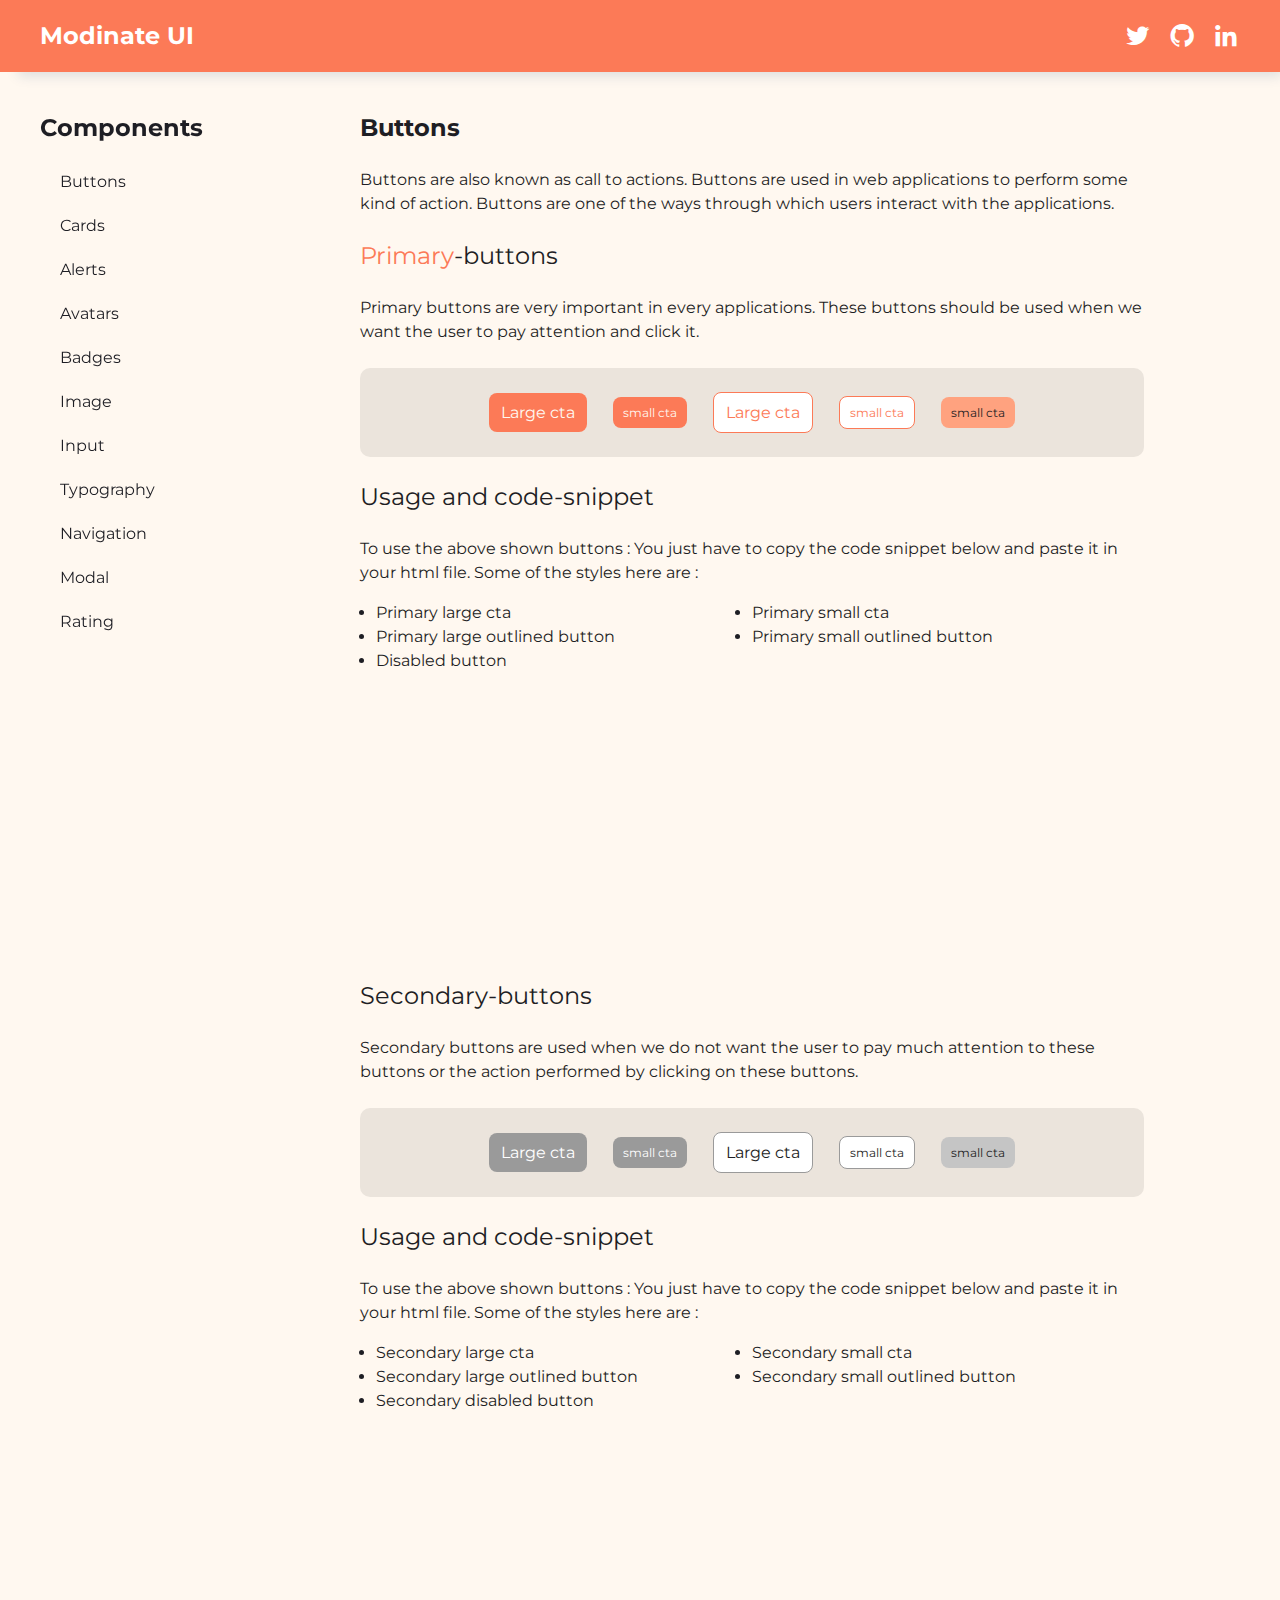
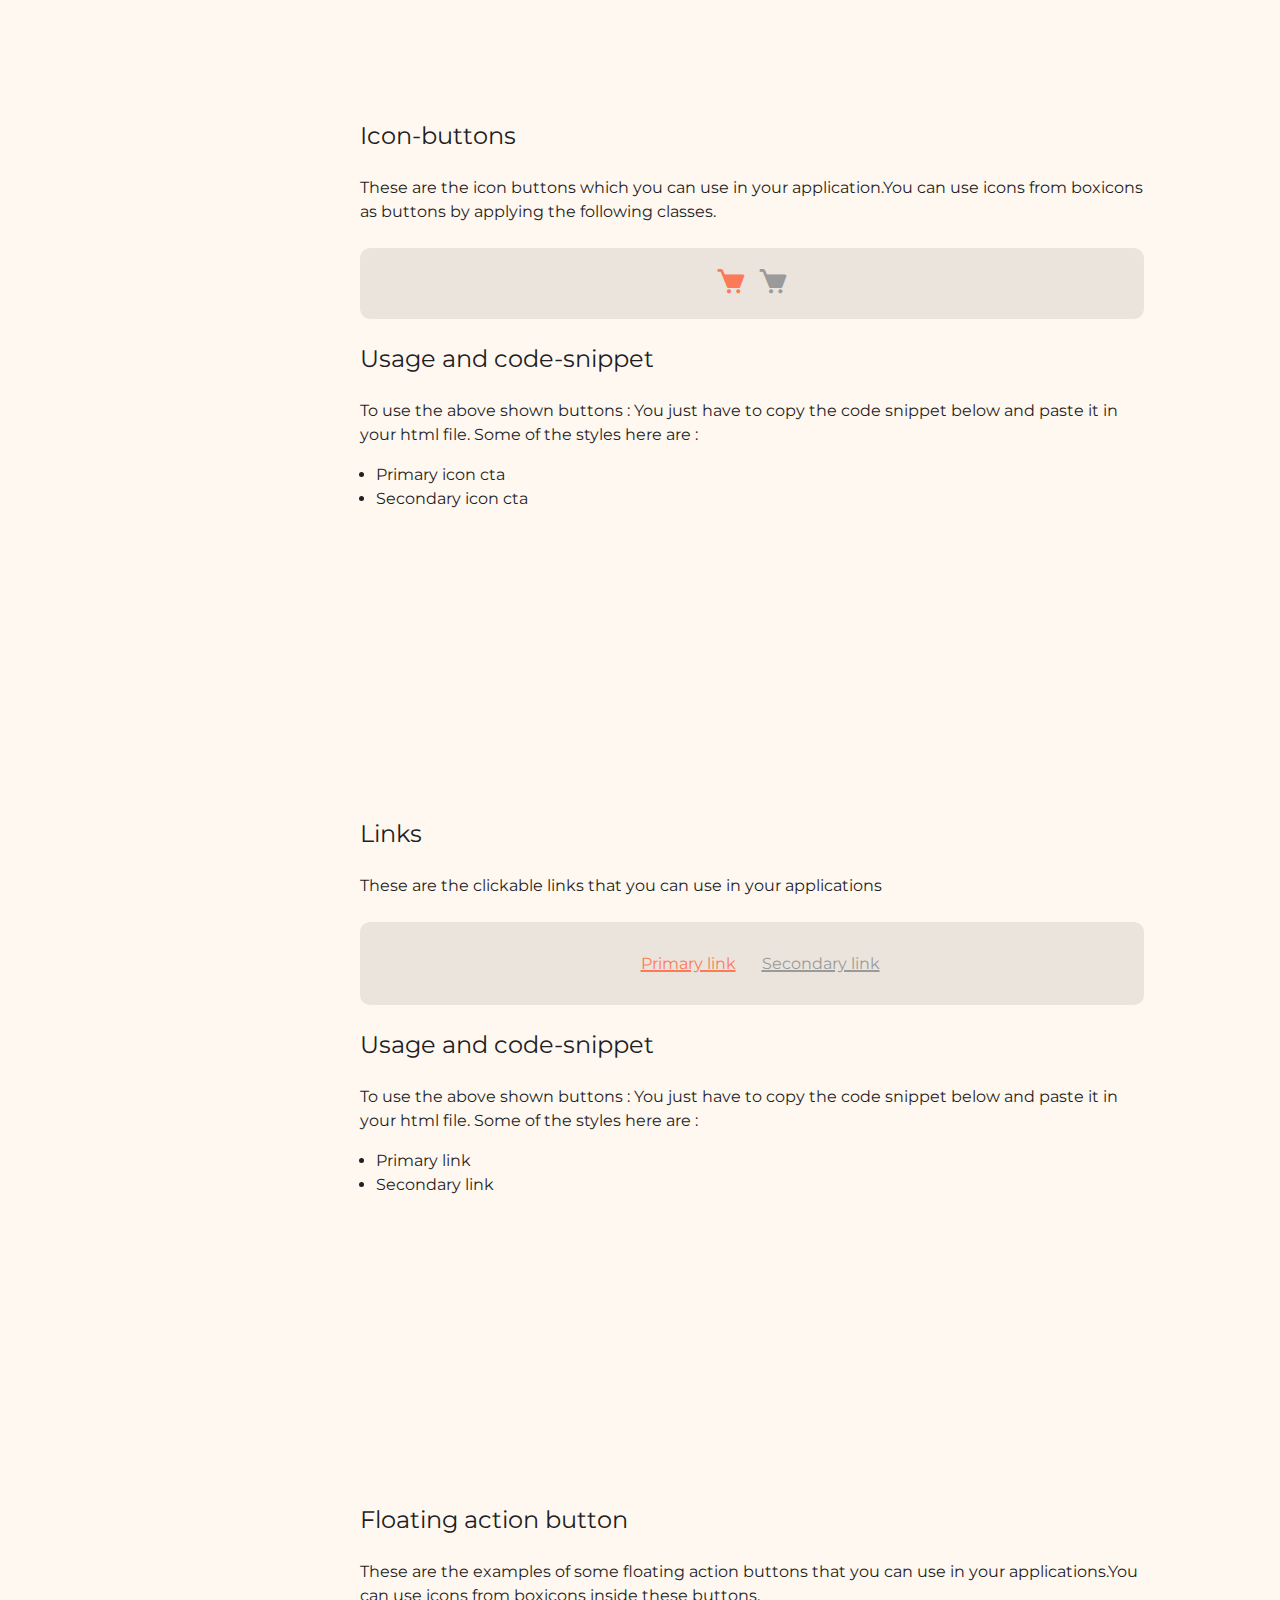
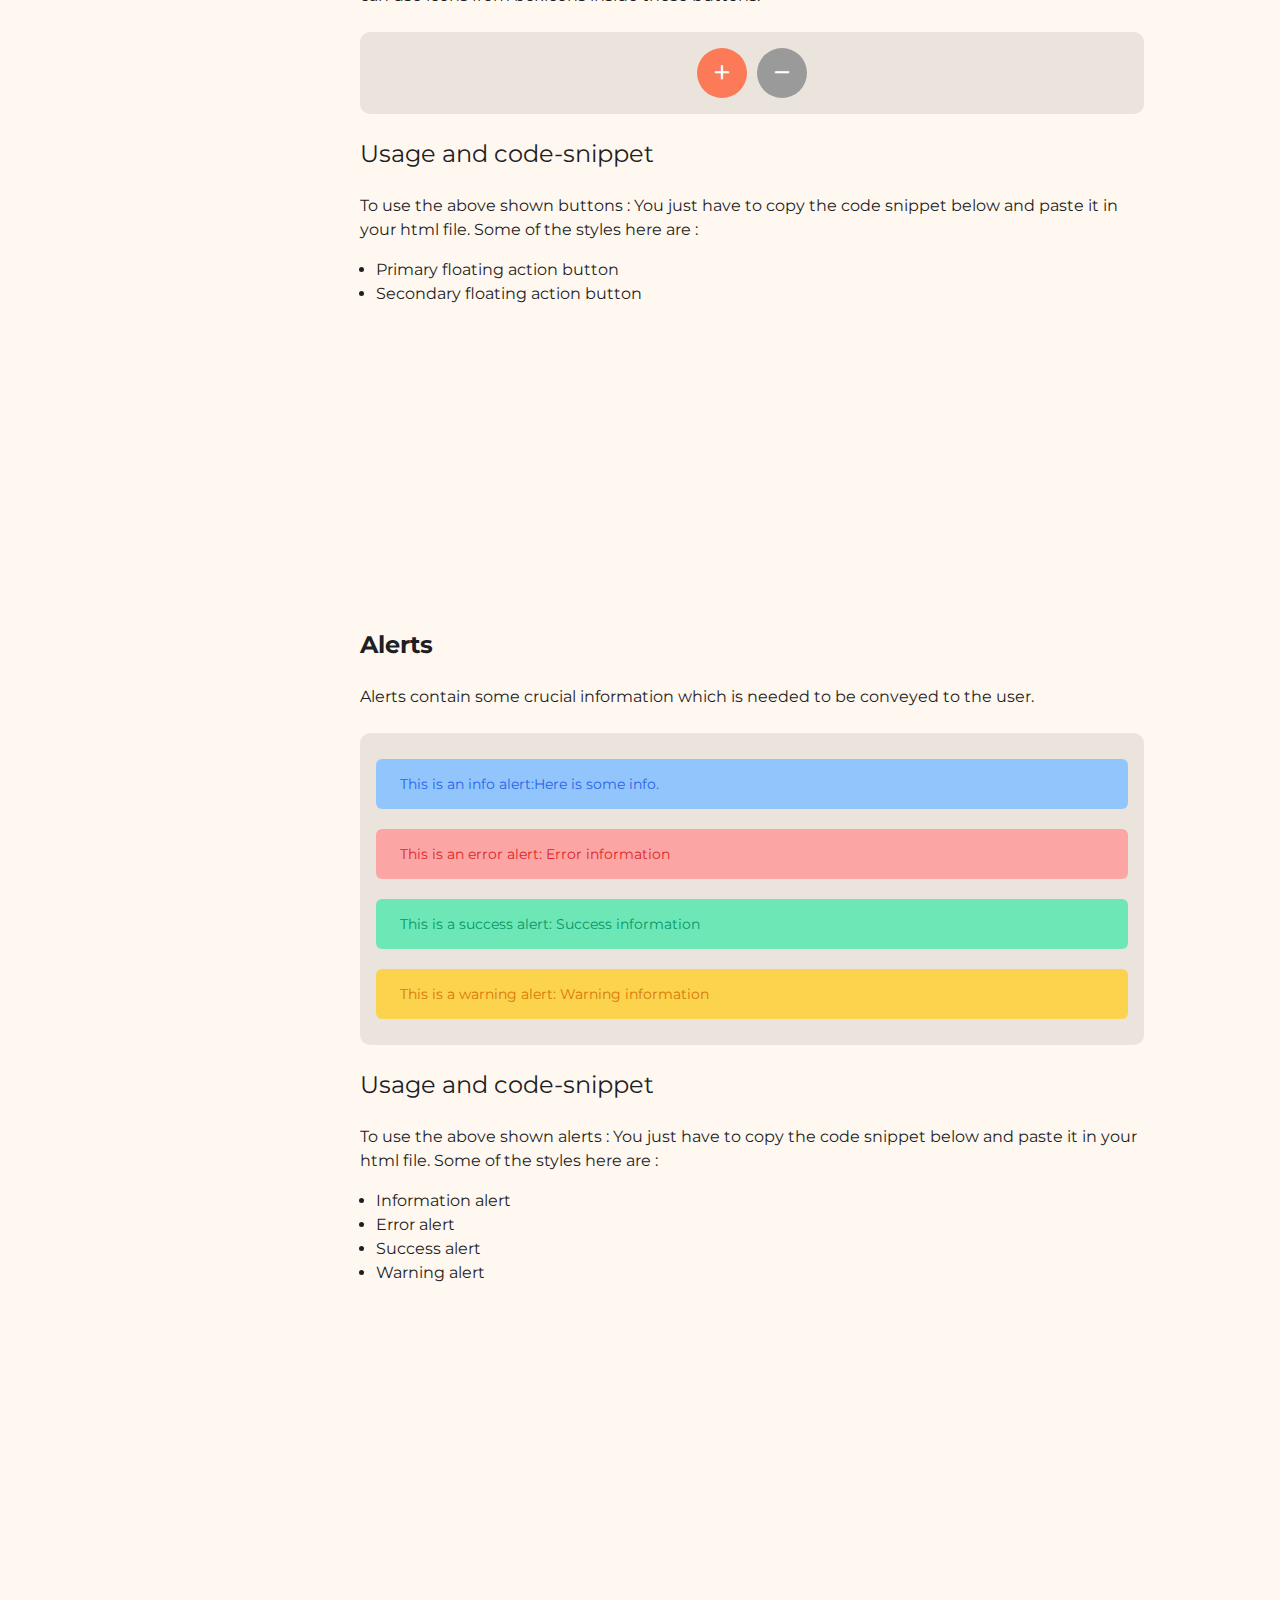
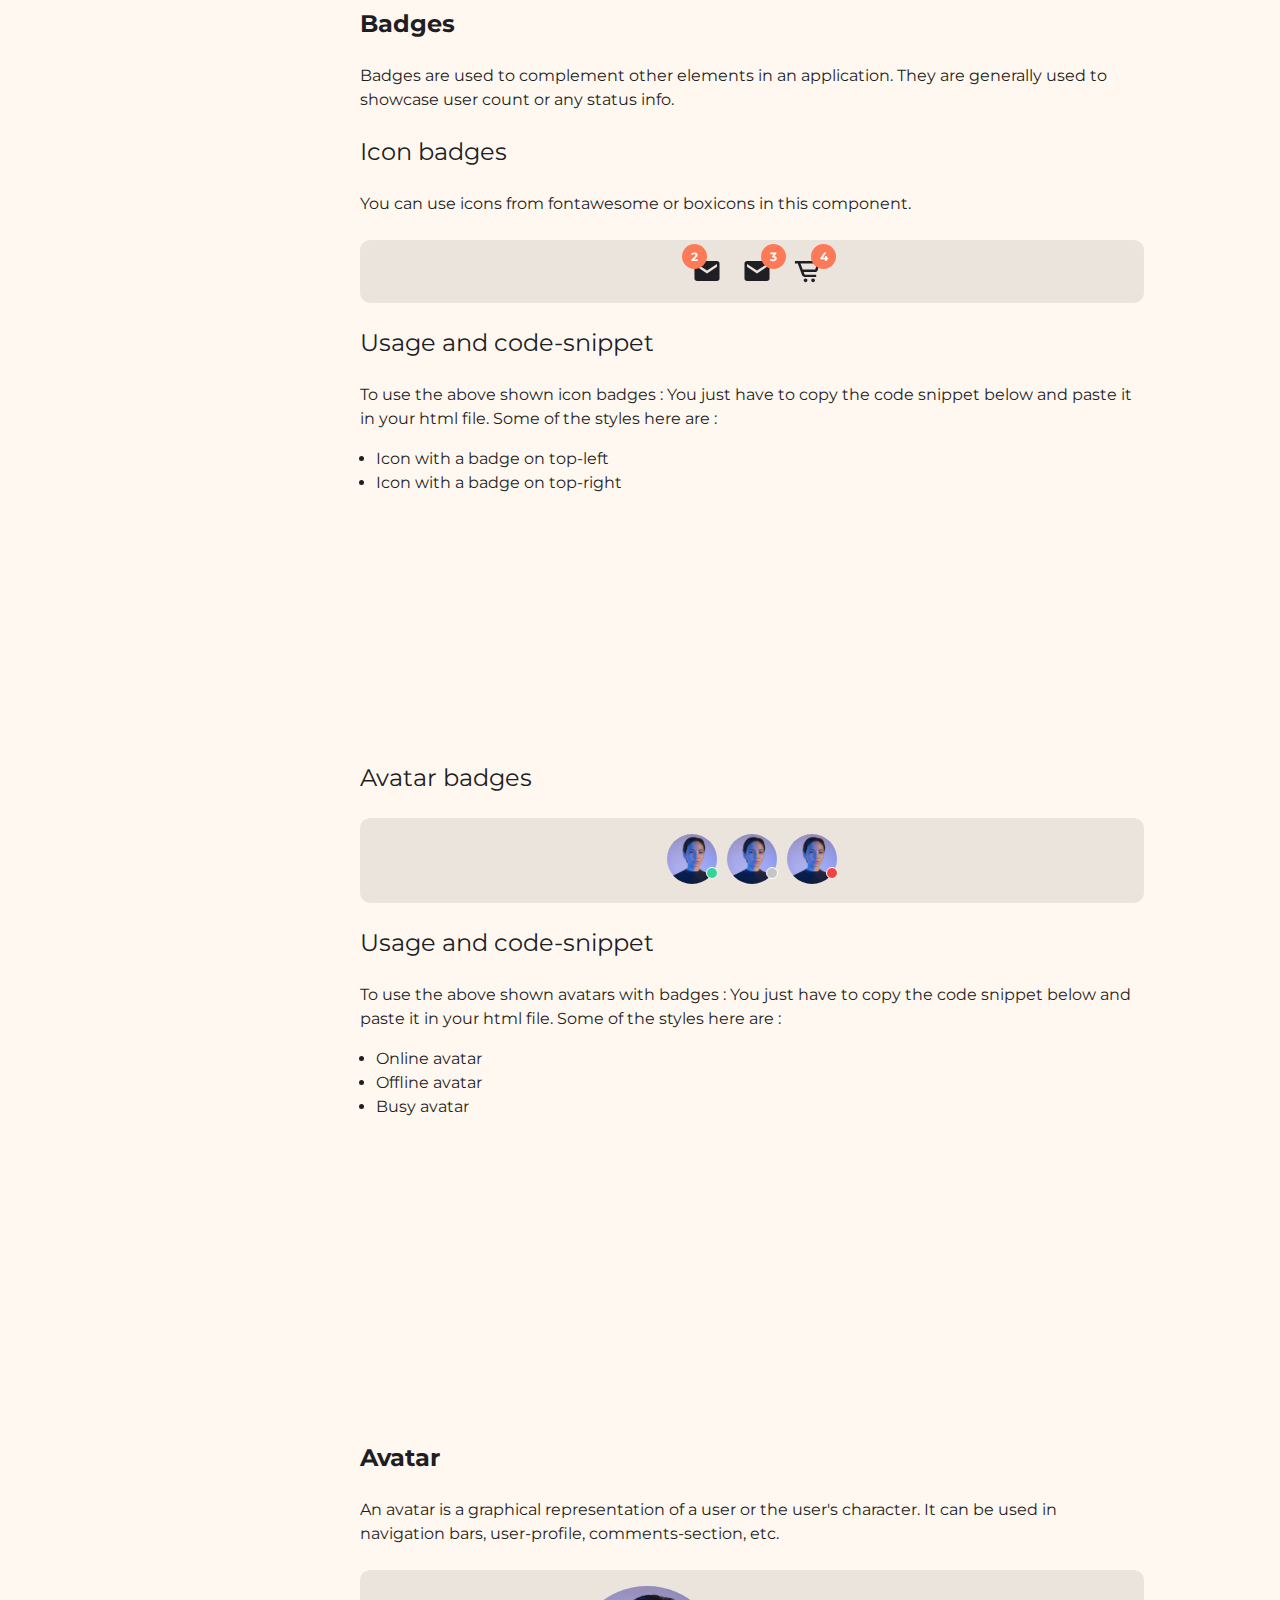
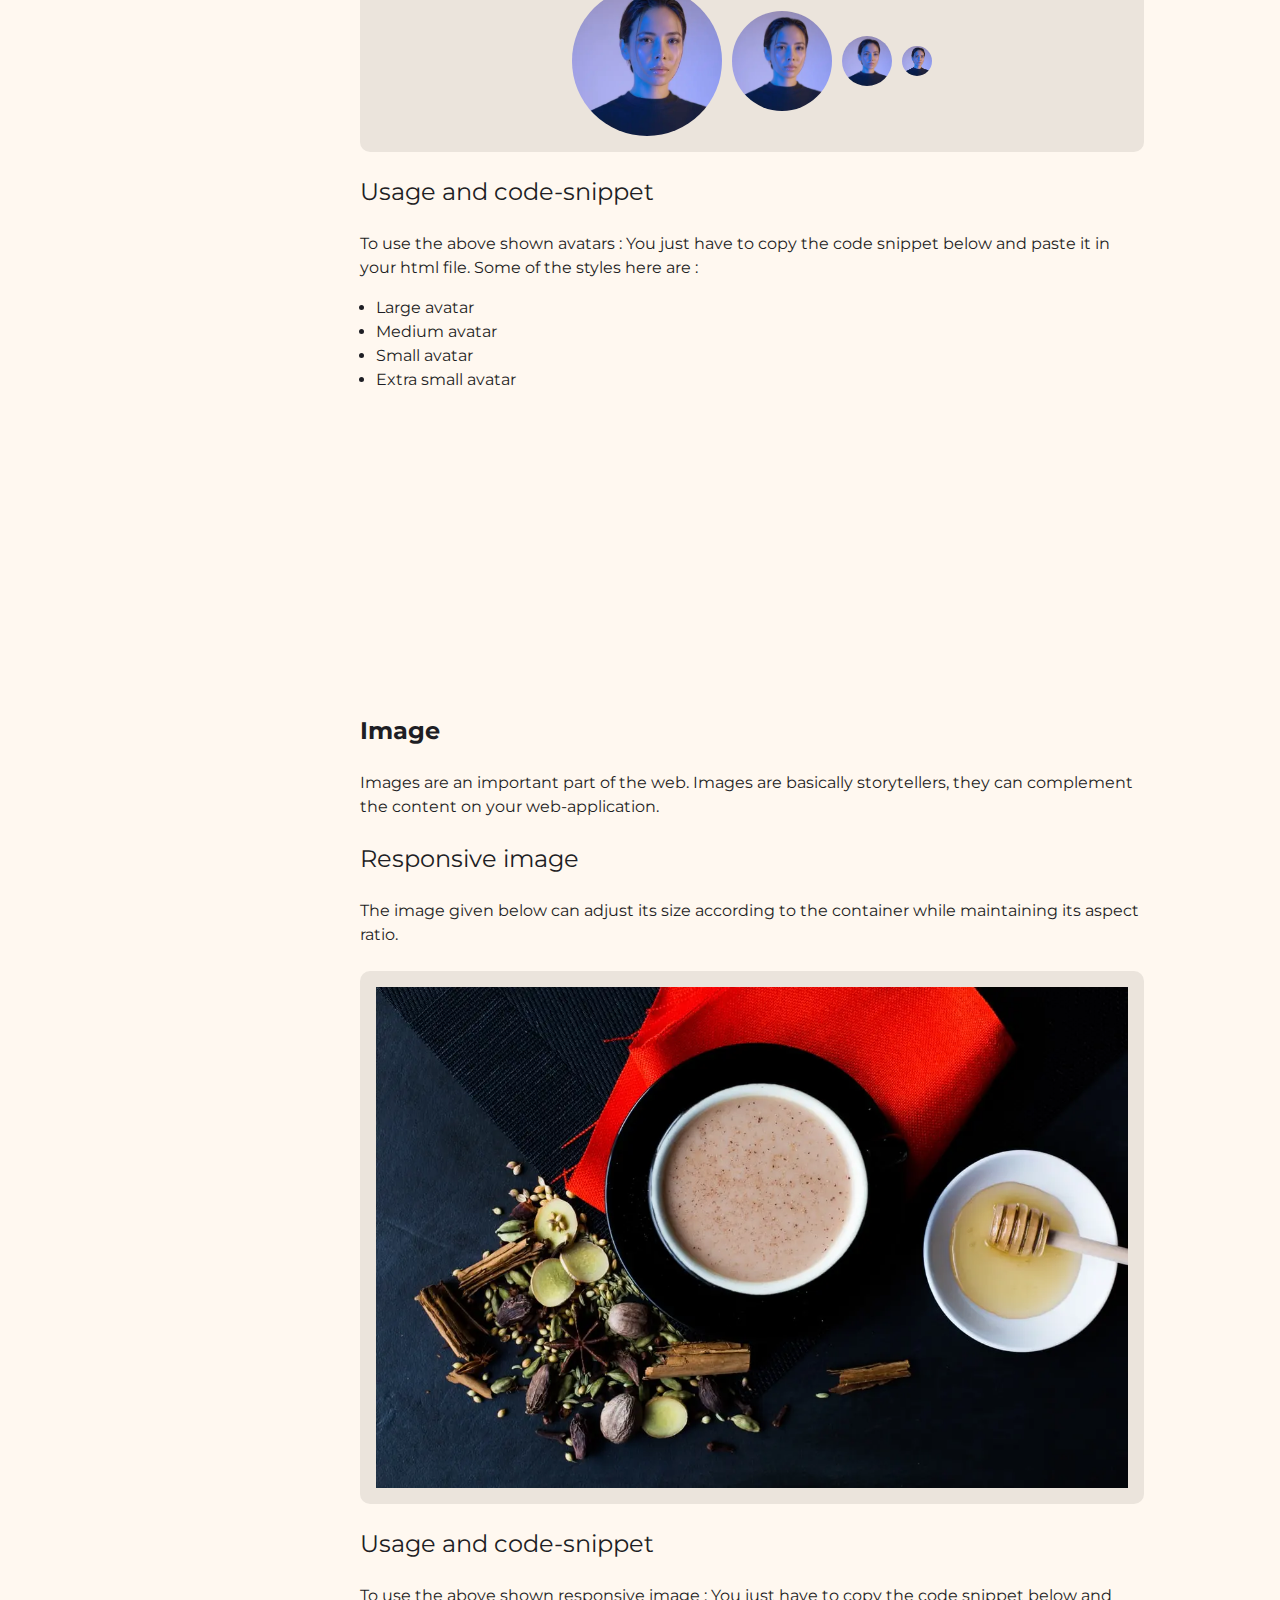
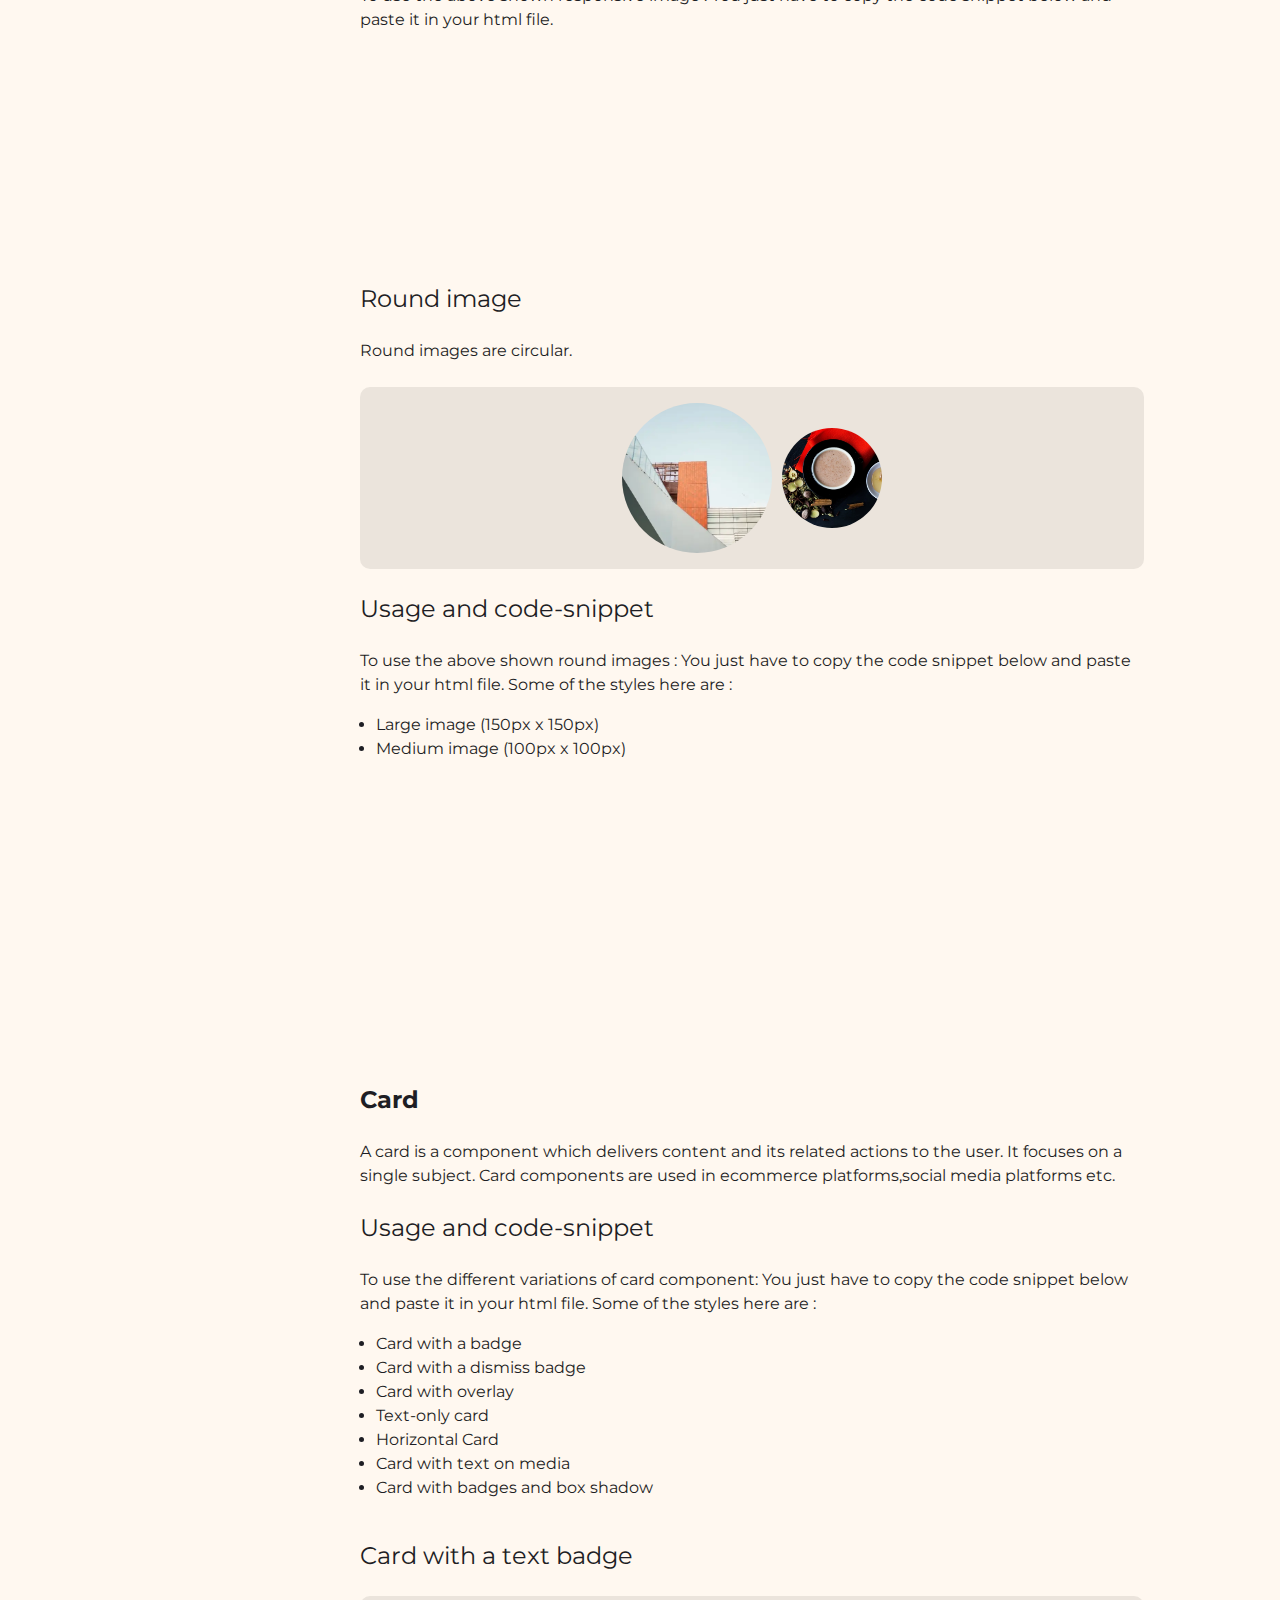
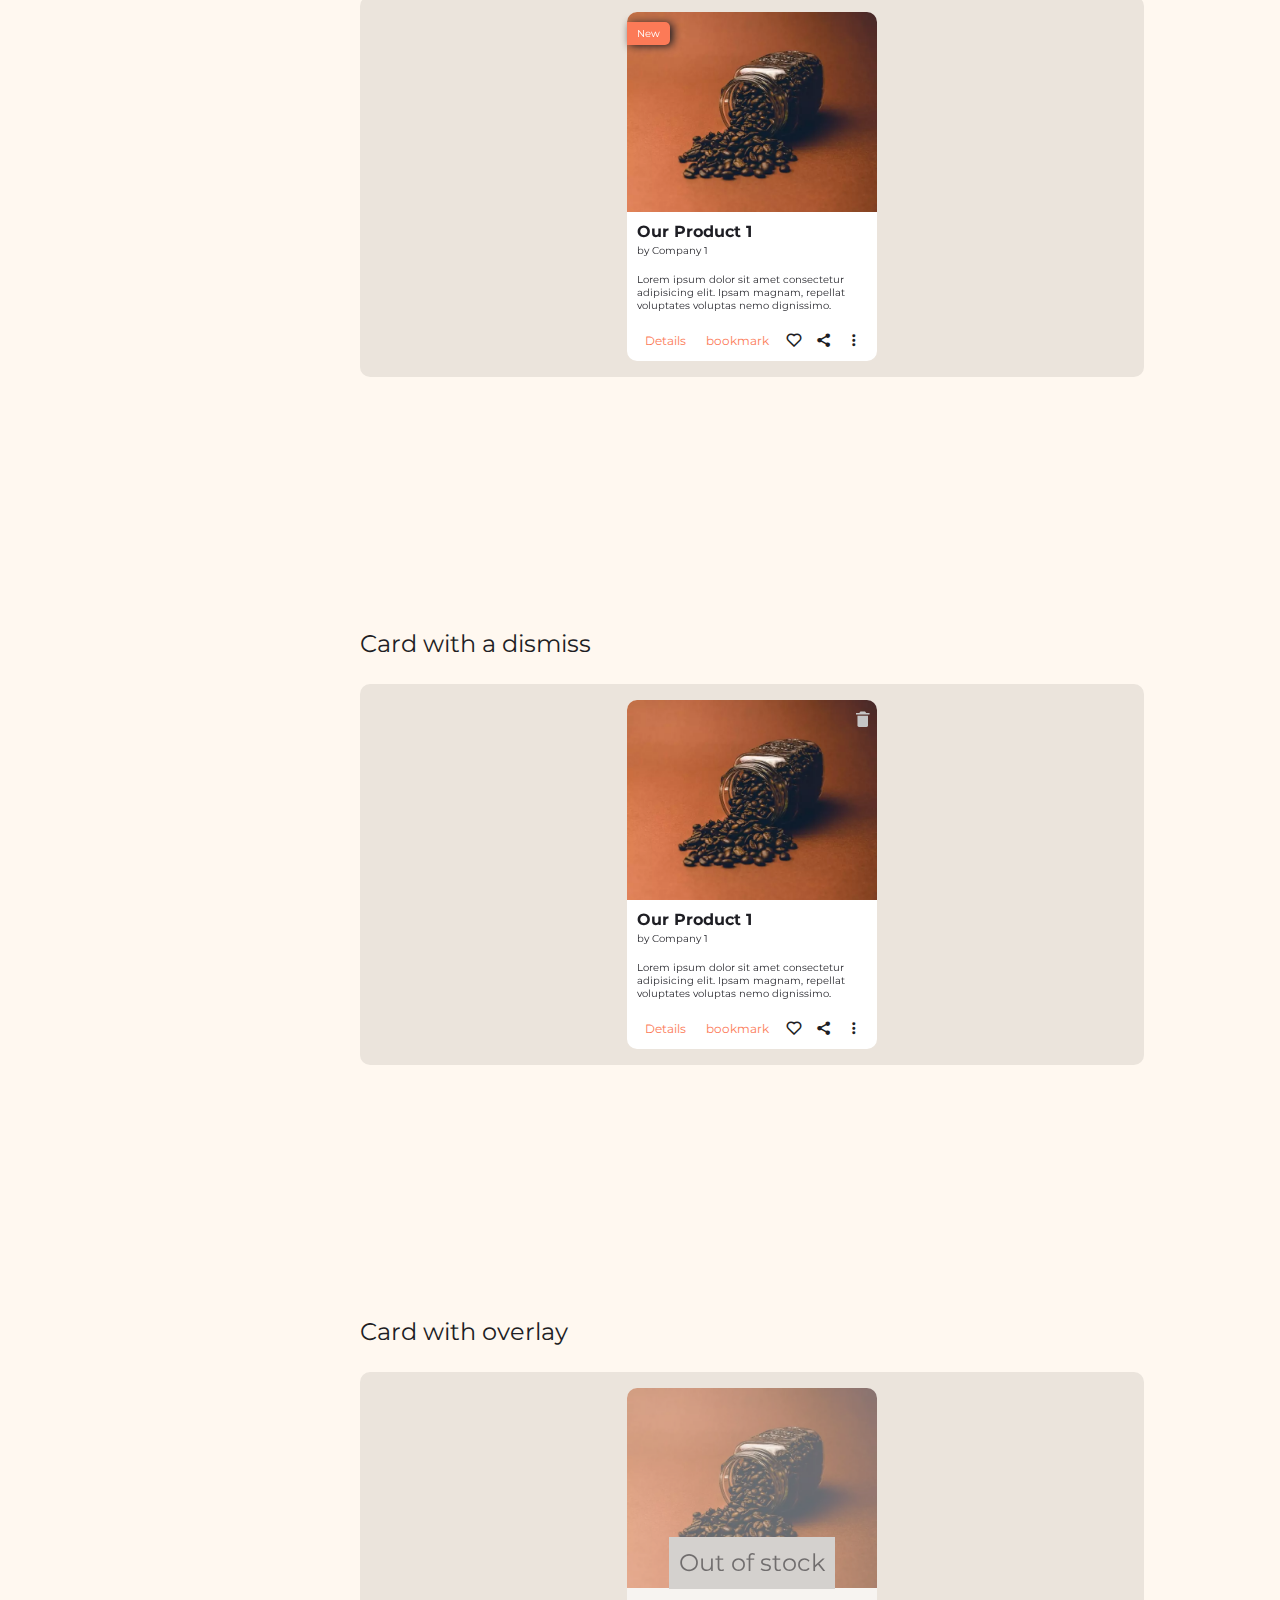
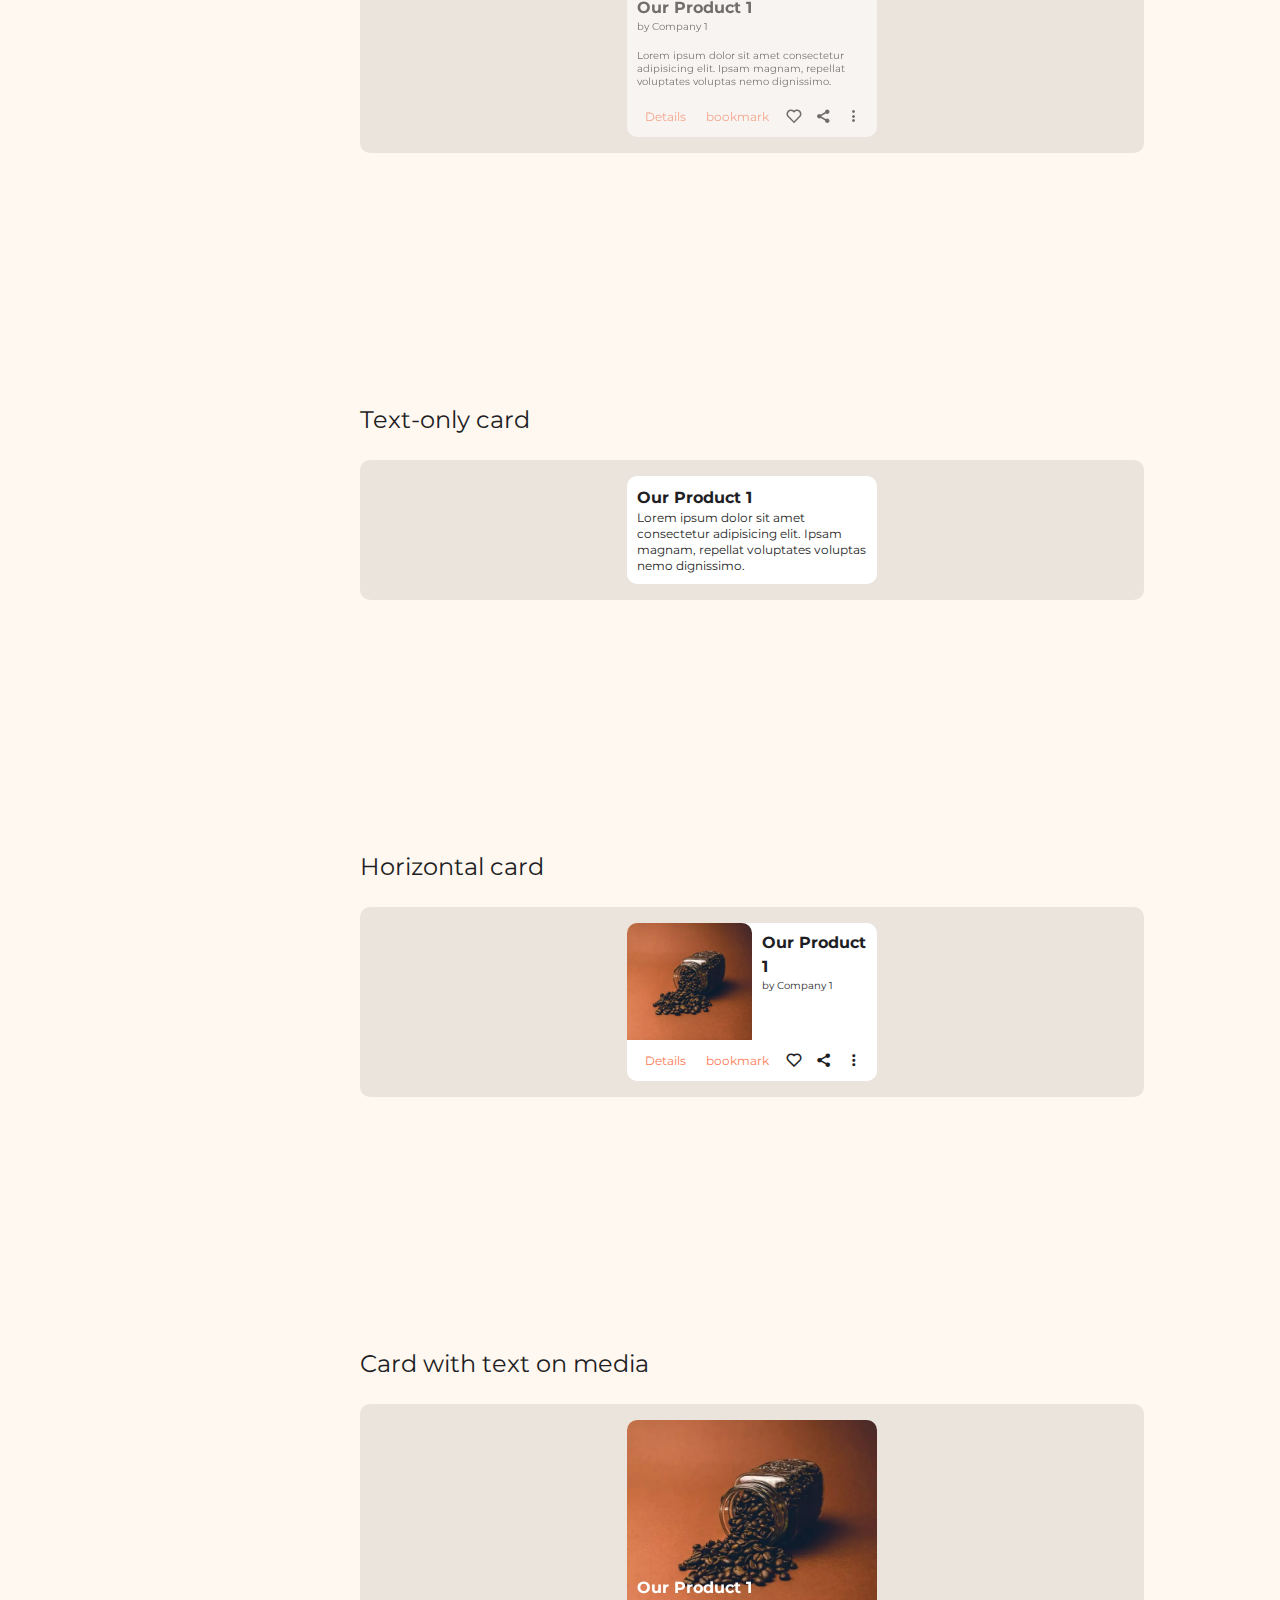
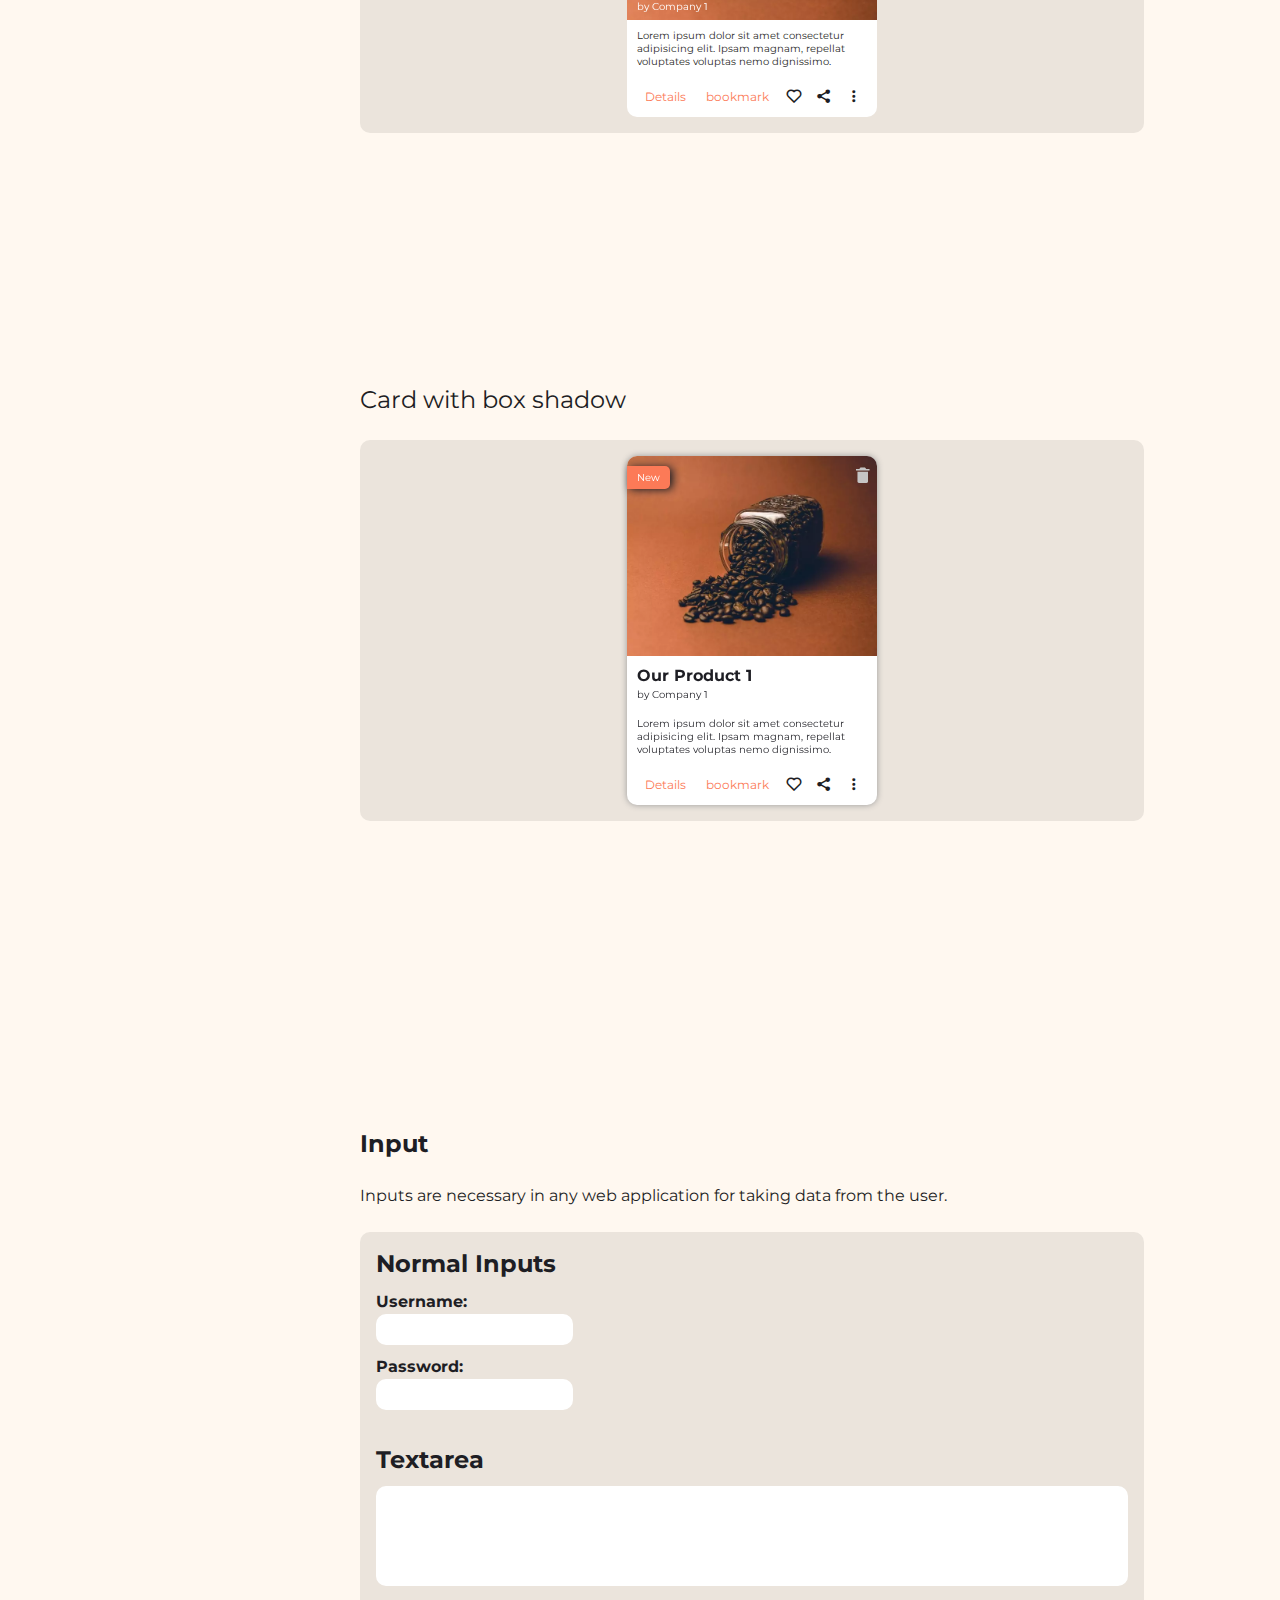
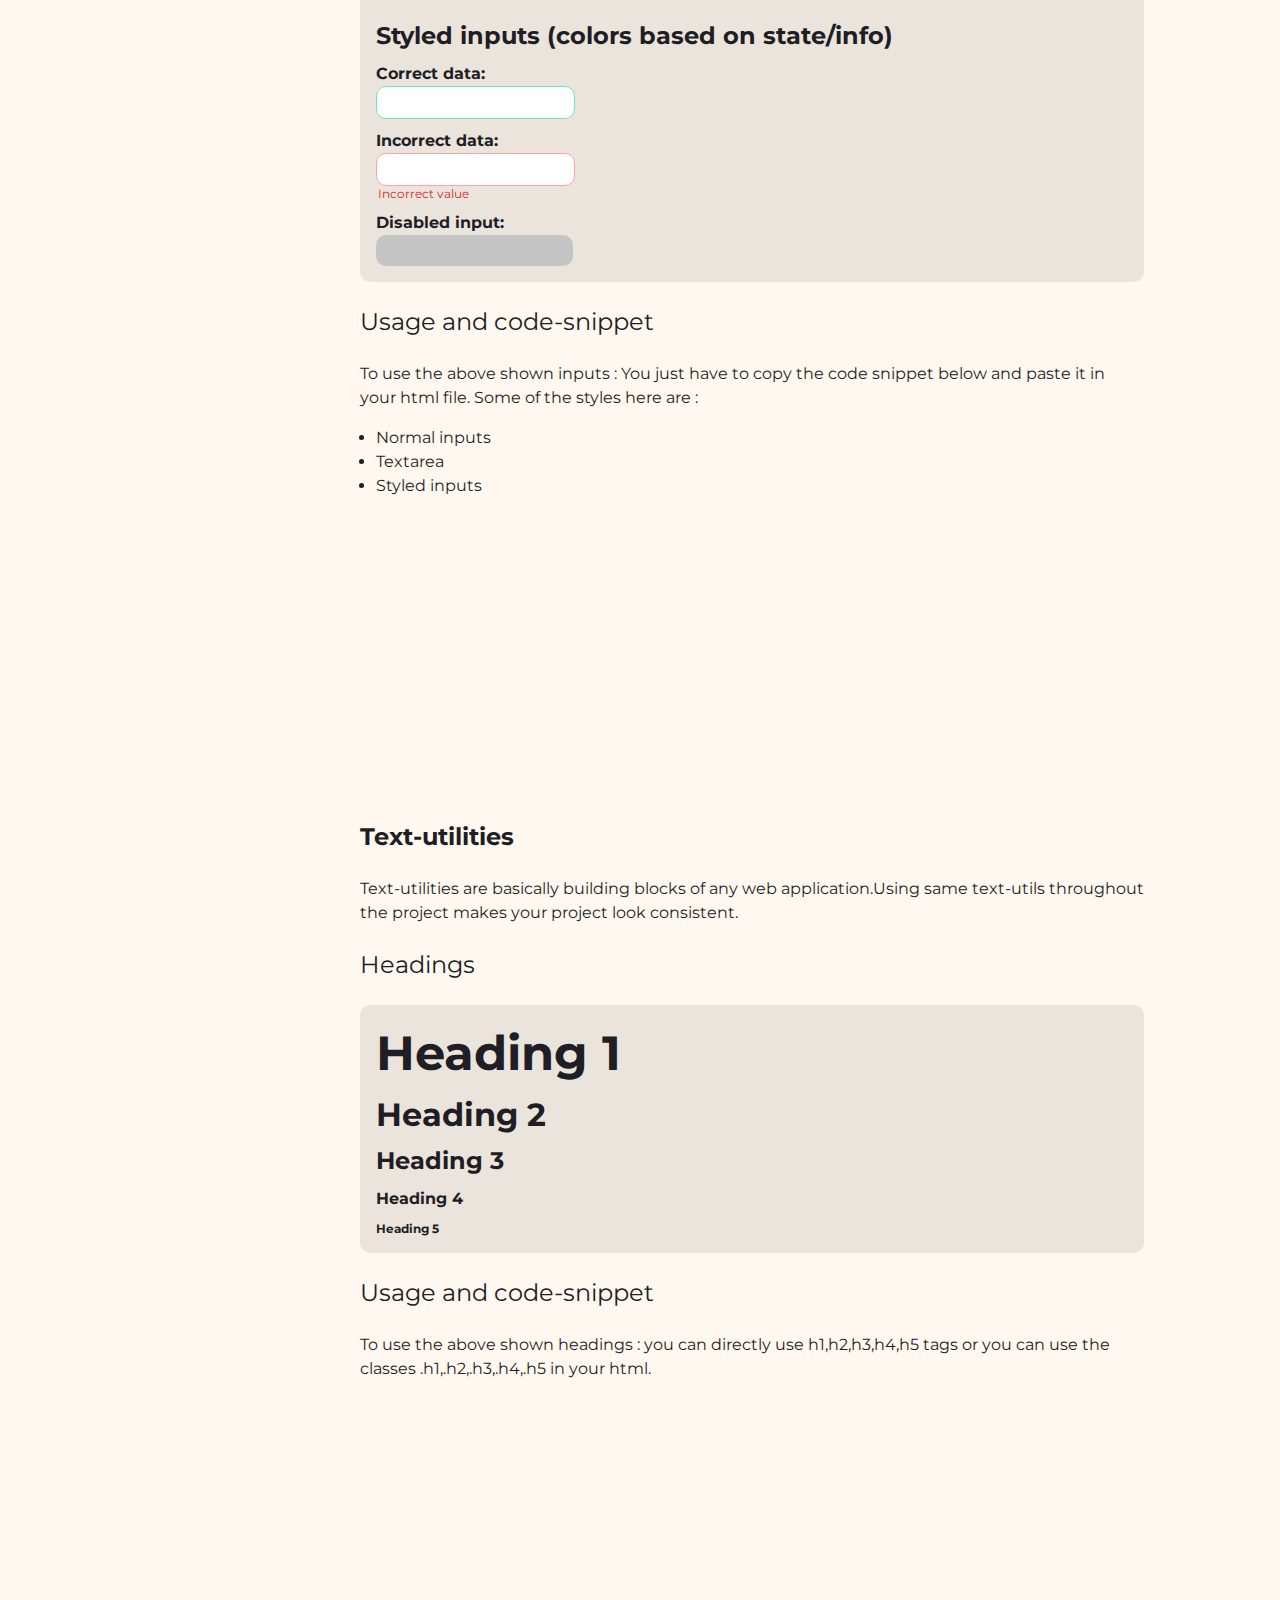
==== docsite.html @ e9852a59 "feat:Added modal and rating components" ====
<!DOCTYPE html>
<html lang="en">

<head>
    <meta charset="UTF-8">
    <meta http-equiv="X-UA-Compatible" content="IE=edge">
    <meta name="viewport" content="width=device-width, initial-scale=1.0">
    <link rel="preconnect" href="https://fonts.googleapis.com">
    <link rel="preconnect" href="https://fonts.gstatic.com" crossorigin>
    <link href="https://fonts.googleapis.com/css2?family=Montserrat&display=swap" rel="stylesheet">
    <link href='https://unpkg.com/boxicons@2.1.1/css/boxicons.min.css' rel='stylesheet'>
    <link rel="stylesheet" href="./CSS_files/docsite.css">
    <title>Modinate UI</title>
</head>

<body>
    <div class="app">
        <header class='navbar'>
            <div class="header-left">
                <a href="./index.html">
                    <h3>Modinate UI</h3>
                </a>
            </div>
            <div class="header-right">
                <nav>
                    <ul>
                        <li>
                            <a href="https://twitter.com/Chirag__dev">
                                <i class='bx bxl-twitter social-icons'></i>
                            </a>
                        </li>
                        <li>
                            <a href="https://github.com/Hardiegogo/Modinate_UI">
                                <i class='bx bxl-github social-icons'></i>
                            </a>
                        </li>

                        <li>
                            <a href="https://www.linkedin.com/in/chirag-dev/">
                                <i class='bx bxl-linkedin social-icons'></i>
                            </a>
                        </li>
                    </ul>

                </nav>

            </div>
        </header>
        <aside class="sidebar p-40">
            <div class="sidebar-container">
                <div class="sidebar-heading">
                    <h3>Components</h3>
                </div>
                <ul class="sidebar-list">

                    <li class="sidebar-list-item x-small-text mt-16">
                        <a class='sidebar-list-item' href="#buttons">Buttons</a>
                    </li>
                    <li class="sidebar-list-item x-small-text">
                        <a class='sidebar-list-item' href="#cards">Cards</a>
                    </li>
                    <li class="sidebar-list-item x-small-text">
                        <a class='sidebar-list-item' href="#alerts">Alerts</a>
                    </li>
                    <li class="sidebar-list-item x-small-text">
                        <a class='sidebar-list-item' href="#avatars">Avatars</a>
                    </li>
                    <li class="sidebar-list-item x-small-text">
                        <a class='sidebar-list-item' href="#badges">Badges</a>
                    </li>
                    <li class="sidebar-list-item x-small-text">
                        <a class='sidebar-list-item' href="#images">Image</a>
                    </li>
                    <li class="sidebar-list-item x-small-text">
                        <a class='sidebar-list-item' href="#inputs">Input</a>
                    </li>
                    <li class="sidebar-list-item x-small-text">
                        <a class='sidebar-list-item' href="#text-utils">Typography</a>
                    </li>
                    <li class="sidebar-list-item x-small-text">
                        <a class='sidebar-list-item' href="#navigation">Navigation</a>
                    </li>
                    <li class="sidebar-list-item x-small-text">
                        <a class='sidebar-list-item' href="#modal-component">Modal</a>
                    </li>
                    <li class="sidebar-list-item x-small-text">
                        <a class='sidebar-list-item' href="#ratings">Rating</a>
                    </li>


                </ul>

            </div>

        </aside>
        <main class="content">

            <!-- buttons----------------------------------------------- -->

            <section class="component-section-wrapper p-40 " id='buttons'>
                <h3>Buttons</h3>
                <p class='x-small-text mt-24'>Buttons are also known as call to actions. Buttons are used in web
                    applications to perform some kind of action. Buttons are one of the ways through which users
                    interact with the applications.</p>
                <div class="primary-btns">
                    <p class="small-text mt-24"><span class='primary'>Primary</span>-buttons</p>
                    <p class='x-small-text mt-24'>Primary buttons are very important in every applications. These
                        buttons should be used when we want the user to pay attention and click it.</p>

                    <div class="component-wrapper p-16 br-m mt-24">
                        <!-- Primary large button  -->
                        <a class='btn-large btn-primary  m-8px'>Large cta</a>
                        <!-- primary small button -->
                        <a class='btn btn-primary m-8px'>small cta</a>
                        <!-- primary large button with outlines -->
                        <a class='btn-large btn-primary-outline m-8px'>Large cta</a>
                        <!-- primary small button with outlines -->
                        <a class='btn btn-primary-outline m-8px'>small cta</a>
                        <!-- Primary disabled button  -->
                        <a class='btn btn-primary-disabled m-8px' disabled>small cta</a>

                    </div>
                    <p class="small-text mt-24">Usage and code-snippet</p>
                    <p class='x-small-text mt-24'>To use the above shown buttons : You just have to copy the code
                        snippet below and paste it in your html file. Some of the styles here are :<br> </p>
                    <ul class='x-small-text p-16 grid-list'>
                        <li>Primary large cta</li>
                        <li>Primary small cta</li>
                        <li>Primary large outlined button</li>
                        <li>Primary small outlined button</li>
                        <li>Disabled button</li>


                    </ul>


                    <div class="mt-24">
                        <code>
                            <iframe class="code-snippet"
                                src="https://carbon.now.sh/embed?bg=rgba%28255%2C255%2C255%2C1%29&t=one-light&wt=none&l=css&width=680&ds=false&dsyoff=20px&dsblur=68px&wc=true&wa=true&pv=47px&ph=30px&ln=false&fl=1&fm=Hack&fs=14px&lh=133%25&si=false&es=2x&wm=false&code=%253C%21--%2520Primary%2520large%2520button%2520%2520--%253E%250A%253Ca%2520class%253D%27btn-large%2520btn-primary%27%253ELarge%2520cta%253C%252Fa%253E%250A%2520%2520%2520%2520%2520%2520%2520%2520%2520%2520%250A%253C%21--%2520primary%2520small%2520button%2520--%253E%250A%253Ca%2520class%253D%27btn%2520btn-primary%27%253Esmall%2520cta%253C%252Fa%253E%250A%2520%2520%250A%253C%21--%2520primary%2520large%2520button%2520with%2520outlines%2520--%253E%250A%253Ca%2520class%253D%27btn-large%2520btn-primary-outline%27%253ELarge%2520cta%253C%252Fa%253E%250A%2520%2520%250A%253C%21--%2520primary%2520small%2520button%2520with%2520outlines%2520--%253E%250A%253Ca%2520class%253D%27btn%2520btn-primary-outline%27%253Esmall%2520cta%253C%252Fa%253E%250A%2520%2520%250A%253C%21--%2520Primary%2520disabled%2520button%2520%2520--%253E%250A%253Ca%2520class%253D%27btn%2520btn-primary-disabled%27%2520disabled%253Esmall%2520cta%253C%252Fa%253E%2509%2509"
                                style=" border:0; transform: scale(1); overflow:hidden;"
                                sandbox="allow-scripts allow-same-origin">
                            </iframe>
                        </code>

                    </div>

                </div>

                <div class="secondary-btns mt-64">
                    <p class="small-text mt-40">Secondary-buttons</p>
                    <p class='x-small-text mt-24'>Secondary buttons are used when we do not want the user to pay much
                        attention to these buttons or the action performed by clicking on these buttons.</p>

                    <div class="component-wrapper p-16 br-m mt-24">
                        <!-- Secondary large button  -->
                        <a class='btn-large btn-secondary m-8px'>Large cta</a>
                        <!-- Secondary small button -->
                        <a class='btn btn-secondary  m-8px'>small cta</a>
                        <!-- Secondary large button with outlines -->
                        <a class='btn-large btn-secondary-outline  m-8px'>Large cta</a>
                        <!-- Secondary small button with outlines -->
                        <a class='btn btn-secondary-outline m-8px'>small cta</a>
                        <!-- Secondary disabled button  -->
                        <a class='btn btn-secondary-disabled  m-8px' disabled>small cta</a>

                    </div>
                    <p class="small-text mt-24">Usage and code-snippet</p>
                    <p class='x-small-text mt-24'>To use the above shown buttons : You just have to copy the code
                        snippet below and paste it in your html file. Some of the styles here are :<br> </p>
                    <ul class='x-small-text p-16 grid-list'>
                        <li>Secondary large cta</li>
                        <li>Secondary small cta</li>
                        <li>Secondary large outlined button</li>
                        <li>Secondary small outlined button</li>
                        <li>Secondary disabled button</li>


                    </ul>


                    <div class="mt-24">
                        <code>
                            <iframe class='code-snippet'
                                src="https://carbon.now.sh/embed?bg=rgba%28255%2C255%2C255%2C1%29&t=one-light&wt=none&l=css&width=680&ds=false&dsyoff=20px&dsblur=68px&wc=true&wa=true&pv=47px&ph=30px&ln=false&fl=1&fm=Hack&fs=14px&lh=133%25&si=false&es=2x&wm=false&code=%253C%21--%2520Secondary%2520large%2520button%2520%2520--%253E%250A%253Ca%2520class%253D%27btn-large%2520btn-secondary%27%253ELarge%2520cta%253C%252Fa%253E%250A%2520%2520%2520%2520%2520%2520%2520%2520%2520%2520%250A%253C%21--%2520Secondary%2520small%2520button%2520--%253E%250A%253Ca%2520class%253D%27btn%2520btn-secondary%27%253Esmall%2520cta%253C%252Fa%253E%250A%2520%2520%250A%253C%21--%2520Secondary%2520large%2520button%2520with%2520outlines%2520--%253E%250A%253Ca%2520class%253D%27btn-large%2520btn-secondary-outline%27%253ELarge%2520cta%253C%252Fa%253E%250A%2520%2520%250A%253C%21--%2520Secondary%2520small%2520button%2520with%2520outlines%2520--%253E%250A%253Ca%2520class%253D%27btn%2520btn-secondary-outline%27%253Esmall%2520cta%253C%252Fa%253E%250A%2520%2520%250A%253C%21--%2520Secondary%2520disabled%2520button%2520%2520--%253E%250A%253Ca%2520class%253D%27btn%2520btn-secondary-disabled%27%2520disabled%253Esmall%2520cta%253C%252Fa%253E%2509"
                                style=" border:0; transform: scale(1); overflow:hidden;"
                                sandbox="allow-scripts allow-same-origin">
                            </iframe>
                        </code>

                    </div>

                </div>
                <div class="icon-btns mt-64">
                    <p class="small-text mt-40">Icon-buttons</p>
                    <p class='x-small-text mt-24'>These are the icon buttons which you can use in your application.You
                        can use icons from boxicons as buttons by applying the following classes.</p>

                    <div class="component-wrapper p-16 br-m mt-24">
                        <!-- Primary icon button  -->
                        <a class="btn-icon-primary"><i class='bx bxs-cart '></i></a>
                        <!-- Secondary icon button  -->
                        <a class="btn-icon-secondary"><i class='bx bxs-cart '></i></a>


                    </div>
                    <p class="small-text mt-24">Usage and code-snippet</p>
                    <p class='x-small-text mt-24'>To use the above shown buttons : You just have to copy the code
                        snippet below and paste it in your html file. Some of the styles here are :<br> </p>
                    <ul class='x-small-text p-16'>
                        <li>Primary icon cta</li>
                        <li>Secondary icon cta</li>



                    </ul>


                    <div class="mt-24">
                        <code>
                            <iframe class='code-snippet'
                                src="https://carbon.now.sh/embed?bg=rgba%28255%2C255%2C255%2C1%29&t=one-light&wt=none&l=css&width=680&ds=false&dsyoff=20px&dsblur=68px&wc=true&wa=true&pv=47px&ph=30px&ln=false&fl=1&fm=Hack&fs=14px&lh=133%25&si=false&es=2x&wm=false&code=%253C%21--%2520Primary%2520icon%2520button%2520%2520--%253E%250A%253Ca%2520class%253D%2522btn-icon-primary%2522%253E%253Ci%2520class%253D%27bx%2520bxs-cart%2520%27%253E%253C%252Fi%253E%253C%252Fa%253E%250A%250A%253C%21--%2520Secondary%2520icon%2520button%2520%2520--%253E%250A%253Ca%2520class%253D%2522btn-icon-secondary%2522%253E%253Ci%2520class%253D%27bx%2520bxs-cart%2520%27%253E%253C%252Fi%253E%253C%252Fa%253E%2509"
                                style=" border:0; transform: scale(1); overflow:hidden;"
                                sandbox="allow-scripts allow-same-origin">
                            </iframe>
                        </code>

                    </div>

                </div>
                <div class="Link-btns mt-64">
                    <p class="small-text mt-40">Links</p>
                    <p class='x-small-text mt-24'>These are the clickable links that you can use in your applications
                    </p>

                    <div class="component-wrapper p-16 br-m mt-24">
                        <!-- Primary link-->
                        <a class="link-primary p-16">Primary link</a>
                        <!-- Secondary link -->
                        <a class="link-secondary">Secondary link</a>


                    </div>
                    <p class="small-text mt-24">Usage and code-snippet</p>
                    <p class='x-small-text mt-24'>To use the above shown buttons : You just have to copy the code
                        snippet below and paste it in your html file. Some of the styles here are :<br> </p>
                    <ul class='x-small-text p-16'>
                        <li>Primary link</li>
                        <li>Secondary link</li>



                    </ul>


                    <div class="mt-24">
                        <code>
                            <iframe class="code-snippet"
                                src="https://carbon.now.sh/embed?bg=rgba%28255%2C255%2C255%2C1%29&t=one-light&wt=none&l=css&width=680&ds=false&dsyoff=20px&dsblur=68px&wc=true&wa=true&pv=47px&ph=30px&ln=false&fl=1&fm=Hack&fs=14px&lh=133%25&si=false&es=2x&wm=false&code=%253C%21--%2520Primary%2520link--%253E%250A%253Ca%2520class%253D%2522primary-link%2522%253EPrimary%2520link%253C%252Fa%253E%250A%250A%253C%21--%2520Secondary%2520link%2520--%253E%250A%253Ca%2520class%253D%2522secondary-link%2522%253ESecondary%2520link%253C%252Fa%253E"
                                style=" border:0; transform: scale(1); overflow:hidden;"
                                sandbox="allow-scripts allow-same-origin">
                            </iframe>
                        </code>

                    </div>

                </div>
                <div class="floating-btns mt-64">
                    <p class="small-text mt-40">Floating action button</p>
                    <p class='x-small-text mt-24'>These are the examples of some floating action buttons that you can
                        use in your applications.You can use icons from boxicons inside these buttons.</p>

                    <div class="component-wrapper p-16 br-m mt-24">
                        <!-- Primary floating action -->
                        <a class="btn-floating-primary "><i class='bx bx-plus'></i></a>
                        <!-- Secondary floating action -->
                        <a class="btn-floating-secondary "><i class='bx bx-minus'></i></a>


                    </div>
                    <p class="small-text mt-24">Usage and code-snippet</p>
                    <p class='x-small-text mt-24'>To use the above shown buttons : You just have to copy the code
                        snippet below and paste it in your html file. Some of the styles here are :<br> </p>
                    <ul class='x-small-text p-16'>
                        <li>Primary floating action button</li>
                        <li>Secondary floating action button</li>



                    </ul>


                    <div class="mt-24">
                        <code>
                            <iframe class='code-snippet'
                                src="https://carbon.now.sh/embed?bg=rgba%28255%2C255%2C255%2C1%29&t=one-light&wt=none&l=css&width=680&ds=false&dsyoff=20px&dsblur=68px&wc=true&wa=true&pv=47px&ph=30px&ln=false&fl=1&fm=Hack&fs=14px&lh=133%25&si=false&es=2x&wm=false&code=%253C%21--%2520Primary%2520floating%2520action%2520--%253E%250A%253Ca%2520class%253D%2522btn-floating-primary%2520bottom-right%2522%253E%253Ci%2520class%253D%27bx%2520bx-plus%27%253E%253C%252Fi%253E%253C%252Fa%253E%250A%250A%253C%21--%2520Secondary%2520floating%2520action%2520--%253E%250A%253Ca%2520class%253D%2522btn-floating-secondary%2520bottom-right%2522%253E%253Ci%2520class%253D%27bx%2520bx-minus%27%253E%253C%252Fi%253E%253C%252Fa%253E"
                                style=" border:0; transform: scale(1); overflow:hidden;"
                                sandbox="allow-scripts allow-same-origin">
                            </iframe>
                        </code>

                    </div>

                </div>
            </section>

            <!-- alerts----------------------------------------------- -->

            <section class="component-section-wrapper p-40 " id='alerts'>
                <h3>Alerts</h3>
                <p class='x-small-text mt-24'>Alerts contain some crucial information which is needed to be conveyed to
                    the user.</p>


                <div class="component-wrapper p-16 br-m mt-24">
                    <!-- Information alert  -->
                    <div class="alert alert-primary mt-1">
                        This is an info alert:Here is some info.
                    </div>
                    <!-- Error alert  -->
                    <div class="alert alert-error mt-1">
                        This is an error alert: Error information
                    </div>
                    <!-- Success alert  -->
                    <div class="alert alert-success mt-1">
                        This is a success alert: Success information
                    </div>
                    <!-- Warning alert  -->
                    <div class="alert alert-warning mt-1 mb-1">
                        This is a warning alert: Warning information
                    </div>


                </div>

                <p class="small-text mt-24">Usage and code-snippet</p>
                <p class='x-small-text mt-24'>To use the above shown alerts : You just have to copy the code snippet
                    below and paste it in your html file. Some of the styles here are :<br> </p>
                <ul class='x-small-text p-16'>
                    <li>Information alert</li>
                    <li>Error alert</li>
                    <li>Success alert</li>
                    <li>Warning alert</li>

                </ul>


                <div class="mt-24">
                    <code>
                        <iframe class="code-snippet"
                            src="https://carbon.now.sh/embed?bg=rgba%28255%2C255%2C255%2C1%29&t=one-light&wt=none&l=css&width=680&ds=false&dsyoff=20px&dsblur=68px&wc=true&wa=true&pv=28px&ph=25px&ln=false&fl=1&fm=Hack&fs=14px&lh=133%25&si=false&es=2x&wm=false&code=%253C%21--%2520Information%2520alert%2520%2520--%253E%250A%253Cdiv%2520class%253D%2522alert%2520alert-primary%2522%253E%250A%2509This%2520is%2520an%2520info%2520alert%253AHere%2520is%2520some%2520info.%250A%253C%252Fdiv%253E%250A%250A%253C%21--%2520Error%2520alert%2520%2520--%253E%250A%253Cdiv%2520class%253D%2522alert%2520alert-error%2522%253E%250A%2509This%2520is%2520an%2520error%2520alert%253A%2520Error%2520information%250A%253C%252Fdiv%253E%250A%250A%253C%21--%2520Success%2520alert%2520%2520--%253E%250A%253Cdiv%2520class%253D%2522alert%2520alert-success%2522%253E%250A%2509This%2520is%2520a%2520success%2520alert%253A%2520Success%2520information%250A%253C%252Fdiv%253E%250A%250A%253C%21--%2520Warning%2520alert%2520%2520--%253E%250A%253Cdiv%2520class%253D%2522alert%2520alert-warning%2522%253E%250A%2509This%2520is%2520a%2520warning%2520alert%253A%2520Warning%2520information%250A%253C%252Fdiv%253E"
                            style="border:0; transform: scale(1); overflow:hidden;"
                            sandbox="allow-scripts allow-same-origin">
                        </iframe>
                    </code>

                </div>

            </section>

            <!-- badges------------------------------------------ -->

            <section class="component-section-wrapper p-40 " id='badges'>
                <h3>Badges</h3>
                <p class='x-small-text mt-24'>Badges are used to complement other elements in an application. They are
                    generally used to showcase user count or any status info.</p>

                <div class="icon-badges">
                    <p class="small-text mt-24">Icon badges</p>
                    <p class='x-small-text mt-24'>You can use icons from fontawesome or boxicons in this component.</p>
                    <div class="component-wrapper p-16 br-m mt-24">
                        <!-- Icon with a badge on top-left -->
                        <div class="badge-wrapper ml-1">
                            <i class='bx bxs-envelope'></i>
                            <div class="badge btn-badge btn-badge-left">2</div>
                        </div>
                        <!-- Icon with a badge on top-right -->
                        <div class="badge-wrapper ml-1">
                            <i class='bx bxs-envelope '></i>
                            <div class="badge btn-badge">3</div>
                        </div>

                        <div class="badge-wrapper ml-1">
                            <i class='bx bx-cart-alt'></i>
                            <div class="badge btn-badge">4</div>
                        </div>
                    </div>
                </div>

                <p class="small-text mt-24">Usage and code-snippet</p>
                <p class='x-small-text mt-24'>To use the above shown icon badges : You just have to copy the code
                    snippet below and paste it in your html file. Some of the styles here are :<br> </p>
                <ul class='x-small-text p-16'>
                    <li>Icon with a badge on top-left</li>
                    <li>Icon with a badge on top-right</li>

                </ul>


                <div class="mt-24">
                    <code>
                        <iframe class="code-snippet"
                            src="https://carbon.now.sh/embed?bg=rgba%28255%2C255%2C255%2C1%29&t=one-light&wt=none&l=css&width=680&ds=false&dsyoff=20px&dsblur=68px&wc=true&wa=true&pv=28px&ph=25px&ln=false&fl=1&fm=Hack&fs=14px&lh=133%25&si=false&es=2x&wm=false&code=%253C%21--%2520Icon%2520with%2520a%2520badge%2520on%2520top-left%2520--%253E%250A%253Cdiv%2520class%253D%2522badge-wrapper%2522%253E%250A%2509%253Ci%2520class%253D%27bx%2520bxs-envelope%27%253E%253C%252Fi%253E%250A%2509%253Cdiv%2520class%253D%2522badge%2520btn-badge%2520btn-badge-left%2522%253E2%253C%252Fdiv%253E%250A%253C%252Fdiv%253E%250A%250A%253C%21--%2520Icon%2520with%2520a%2520badge%2520on%2520top-right%2520--%253E%250A%253Cdiv%2520class%253D%2522badge-wrapper%2522%253E%250A%2509%253Ci%2520class%253D%27bx%2520bxs-envelope%27%253E%253C%252Fi%253E%250A%2509%253Cdiv%2520class%253D%2522badge%2520btn-badge%2522%253E3%253C%252Fdiv%253E%250A%253C%252Fdiv%253E%250A%250A%253Cdiv%2520class%253D%2522badge-wrapper%2522%253E%250A%2509%253Ci%2520class%253D%27bx%2520bx-cart-alt%27%253E%253C%252Fi%253E%250A%2509%253Cdiv%2520class%253D%2522badge%2520btn-badge%2522%253E4%253C%252Fdiv%253E%250A%253C%252Fdiv%253E"
                            style="border:0; transform: scale(1); overflow:hidden;"
                            sandbox="allow-scripts allow-same-origin">
                        </iframe>
                    </code>

                </div>

                <div class="avatar-badges">
                    <p class="small-text mt-24">Avatar badges</p>

                    <div class="component-wrapper p-16 br-m mt-24">
                        <!-- Online avatar  -->
                        <div class="badge-wrapper">
                            <img class="avatar-sm round-img" src="./assets/profile.webp" alt="">
                            <div class="badge badge-status status-online"></div>
                        </div>
                        <!-- Offine avatar  -->
                        <div class="badge-wrapper">
                            <img class="avatar-sm round-img" src="./assets/profile.webp" alt="">
                            <div class="badge badge-status status-offline"></div>
                        </div>
                        <!-- Busy avatar  -->
                        <div class="badge-wrapper">
                            <img class="avatar-sm round-img" src="./assets/profile.webp" alt="">
                            <div class="badge badge-status status-busy"></div>
                        </div>

                    </div>
                </div>

                <p class="small-text mt-24">Usage and code-snippet</p>
                <p class='x-small-text mt-24'>To use the above shown avatars with badges : You just have to copy the
                    code snippet below and paste it in your html file. Some of the styles here are :<br> </p>
                <ul class='x-small-text p-16'>
                    <li>Online avatar</li>
                    <li>Offline avatar</li>
                    <li>Busy avatar</li>

                </ul>


                <div class="mt-24">
                    <code>
                        <iframe class="code-snippet"
                            src="https://carbon.now.sh/embed?bg=rgba%28255%2C255%2C255%2C1%29&t=one-light&wt=none&l=htmlmixed&width=680&ds=false&dsyoff=20px&dsblur=68px&wc=true&wa=true&pv=47px&ph=30px&ln=false&fl=1&fm=Hack&fs=14px&lh=133%25&si=false&es=2x&wm=false&code=%253C%21--%2520Online%2520avatar%2520%2520--%253E%250A%253Cdiv%2520class%253D%2522badge-wrapper%2522%253E%250A%2509%253Cimg%2520class%253D%2522avatar-sm%2520round-img%2522%2520src%253D%2522http%253A%252F%252Ftiny.cc%252F2n7ouz%2522%2520alt%253D%2522%2522%253E%250A%2509%253Cdiv%2520class%253D%2522badge%2520badge-status%2520status-online%2522%253E%253C%252Fdiv%253E%250A%253C%252Fdiv%253E%250A%250A%253C%21--%2520Offine%2520avatar%2520%2520--%253E%250A%253Cdiv%2520class%253D%2522badge-wrapper%2522%253E%250A%2509%253Cimg%2520class%253D%2522avatar-sm%2520round-img%2522%2520src%253D%2522http%253A%252F%252Ftiny.cc%252F2n7ouz%2522%2520alt%253D%2522%2522%253E%250A%2509%253Cdiv%2520class%253D%2522badge%2520badge-status%2520status-offline%2522%253E%253C%252Fdiv%253E%250A%253C%252Fdiv%253E%250A%250A%253C%21--%2520Busy%2520avatar%2520%2520--%253E%250A%253Cdiv%2520class%253D%2522badge-wrapper%2522%253E%250A%2509%253Cimg%2520class%253D%2522avatar-sm%2520round-img%2522%2520src%253D%2522http%253A%252F%252Ftiny.cc%252F2n7ouz%2522%2520alt%253D%2522%2522%253E%250A%2509%253Cdiv%2520class%253D%2522badge%2520badge-status%2520status-busy%2522%253E%253C%252Fdiv%253E%250A%253C%252Fdiv%253E"
                            style="border:0; transform: scale(1); overflow:hidden;"
                            sandbox="allow-scripts allow-same-origin">
                        </iframe>
                    </code>


                </div>

            </section>

            <!-- avatars---------------------------------------- -->


            <section class="component-section-wrapper p-40 " id='avatars'>
                <h3>Avatar</h3>
                <p class='x-small-text mt-24'>An avatar is a graphical representation of a user or the user's character.
                    It can be used in navigation bars, user-profile, comments-section, etc.</p>


                <div class="component-wrapper p-16 br-m mt-24">
                    <!-- Large avatar  -->

                    <img class="img-lg round-img" src="./assets/profile.webp" alt="">

                    <!-- Medium avatar  -->

                    <img class="avatar-md round-img" src="./assets/profile.webp" alt="">

                    <!-- Small avatar  -->

                    <img class="avatar-sm round-img" src="./assets/profile.webp" alt="">

                    <!-- Extra small avatar  -->

                    <img class="avatar-xsm round-img" src="./assets/profile.webp" alt="">



                </div>

                <p class="small-text mt-24">Usage and code-snippet</p>
                <p class='x-small-text mt-24'>To use the above shown avatars : You just have to copy the code snippet
                    below and paste it in your html file. Some of the styles here are :<br> </p>
                <ul class='x-small-text p-16'>
                    <li>Large avatar</li>
                    <li>Medium avatar</li>
                    <li>Small avatar</li>
                    <li>Extra small avatar</li>


                </ul>


                <div class="mt-24">
                    <code>
                        <iframe class="code-snippet"
                            src="https://carbon.now.sh/embed?bg=rgba%28255%2C255%2C255%2C1%29&t=one-light&wt=none&l=htmlmixed&width=680&ds=false&dsyoff=20px&dsblur=68px&wc=true&wa=true&pv=47px&ph=30px&ln=false&fl=1&fm=Hack&fs=14px&lh=133%25&si=false&es=2x&wm=false&code=%253C%21--%2520Large%2520avatar%2520%2520--%253E%250A%250A%253Cimg%2520class%253D%2522img-lg%2520round-img%2522%2520src%253D%2522http%253A%252F%252Ftiny.cc%252F2n7ouz%2522%2520alt%253D%2522%2522%253E%250A%250A%253C%21--%2520Medium%2520avatar%2520%2520--%253E%250A%250A%253Cimg%2520class%253D%2522avatar-md%2520round-img%2522%2520src%253D%2522http%253A%252F%252Ftiny.cc%252F2n7ouz%2522%2520alt%253D%2522%2522%253E%250A%250A%253C%21--%2520Small%2520avatar%2520%2520--%253E%250A%250A%253Cimg%2520class%253D%2522avatar-sm%2520round-img%2522%2520src%253D%2522http%253A%252F%252Ftiny.cc%252F2n7ouz%2522%2520alt%253D%2522%2522%253E%250A%250A%253C%21--%2520Extra%2520small%2520avatar%2520%2520--%253E%250A%250A%253Cimg%2520class%253D%2522avatar-xsm%2520round-img%2522%2520src%253D%2522http%253A%252F%252Ftiny.cc%252F2n7ouz%2522%2520alt%253D%2522%2522%253E"
                            style="border:0; transform: scale(1); overflow:hidden;"
                            sandbox="allow-scripts allow-same-origin">
                        </iframe>
                    </code>

                </div>

            </section>

            <!-- images ------------------------------------------------------- -->
            <section class="component-section-wrapper p-40 " id='images'>
                <h3>Image</h3>
                <p class='x-small-text mt-24'>Images are an important part of the web. Images are basically
                    storytellers, they can complement the content on your web-application.</p>

                <p class="small-text mt-24">Responsive image</p>
                <p class='x-small-text mt-24'>The image given below can adjust its size according to the container while
                    maintaining its aspect ratio.</p>


                <div class="component-wrapper p-16 br-m mt-24">
                    <!-- Responsive image  -->
                    <img class='resp-img' src="./assets/mainCoffee.webp" alt="">

                </div>

                <p class="small-text mt-24">Usage and code-snippet</p>
                <p class=' x-small-text mt-24'>
                    To use the above shown responsive image : You just have to copy the code
                    snippet
                    below and paste it in your html file.
                </p>


                <div class="mt-24">
                    <code>
                        <iframe class="code-snippet"
                            src="https://carbon.now.sh/embed?bg=rgba%28255%2C255%2C255%2C1%29&t=one-light&wt=none&l=htmlmixed&width=680&ds=false&dsyoff=20px&dsblur=68px&wc=true&wa=true&pv=47px&ph=30px&ln=false&fl=1&fm=Hack&fs=14px&lh=133%25&si=false&es=2x&wm=false&code=%2520%253C%21--%2520Responsive%2520image%2520%2520--%253E%250A%253Cimg%2520class%253D%27resp-img%27%27%2520src%253D%2522http%253A%252F%252Ftiny.cc%252Fnm7ouz%2522%2520alt%253D%2522%2522%253E%2509"
                            style="border:0; transform: scale(1); overflow:hidden;"
                            sandbox="allow-scripts allow-same-origin">
                        </iframe>

                    </code>
                </div>

                <p class="small-text mt-24">Round image</p>
                <p class='x-small-text mt-24'>Round images are circular.</p>

                <div class="component-wrapper p-16 br-m mt-24">
                    <!-- Round image  -->

                    <img class='round-img img-lg' src="./assets/example.webp" alt="">


                    <img class='round-img img-md' src="./assets/mainCoffee.webp" alt="">


                </div>
                <p class="small-text mt-24">Usage and code-snippet</p>
                <p class=' x-small-text mt-24'>To use the above shown round images : You just have to copy the
                    code
                    snippet
                    below and paste it in your html file. Some of the styles here are :<br> </p>
                <ul class='x-small-text p-16'>
                    <li>Large image (150px x 150px)</li>
                    <li>Medium image (100px x 100px)</li>
                </ul>


                <div class="mt-24">
                    <code>
                        <iframe class="code-snippet"
                            src="https://carbon.now.sh/embed?bg=rgba%28255%2C255%2C255%2C1%29&t=one-light&wt=none&l=htmlmixed&width=680&ds=false&dsyoff=20px&dsblur=68px&wc=true&wa=true&pv=47px&ph=30px&ln=false&fl=1&fm=Hack&fs=14px&lh=133%25&si=false&es=2x&wm=false&code=%253C%21--%2520Round%2520image%2520%2520--%253E%250A%250A%253Cimg%2520class%253D%27round-img%2520img-lg%27%2520src%253D%2522http%253A%252F%252Ftiny.cc%252F8n7ouz%2522%2520alt%253D%2522%2522%253E%250A%250A%253Cimg%2520class%253D%27round-img%2520img-md%27%2520src%253D%2522http%253A%252F%252Ftiny.cc%252Fnm7ouz%2522%2520alt%253D%2522%2522%253E"
                            style="border:0; transform: scale(1); overflow:hidden;"
                            sandbox="allow-scripts allow-same-origin">
                        </iframe>

                    </code>
                </div>
            </section>

            <!-- cards------------------------------------------------------- -->

            <section class="component-section-wrapper p-40 " id='cards'>
                <h3>Card</h3>
                <p class='x-small-text mt-24'>A card is a component which delivers content and its related actions to
                    the user. It focuses on a single subject. Card components are used in ecommerce platforms,social
                    media platforms etc.</p>



                <p class="small-text mt-24">Usage and code-snippet</p>
                <p class='x-small-text mt-24'>To use the different variations of card component: You just have to copy
                    the code snippet
                    below and paste it in your html file. Some of the styles here are :<br> </p>
                <ul class='x-small-text p-16'>
                    <li>Card with a badge</li>
                    <li>Card with a dismiss badge</li>
                    <li>Card with overlay</li>
                    <li>Text-only card</li>
                    <li>Horizontal Card</li>
                    <li>Card with text on media</li>
                    <li>Card with badges and box shadow</li>


                </ul>

                <p class="small-text mt-24">Card with a text badge</p>
                <div class="component-wrapper p-16 br-m mt-24">
                    <div class="card">
                        <div class="card-content badge-wrapper">
                            <img class="resp-img card-img-top-br" src="./assets/product2.webp" alt="">
                            <div class="card-heading">
                                <h4>Our Product 1</h4>
                                <p>by Company 1</p>
                            </div>
                            <p class="card-text">
                                Lorem ipsum dolor sit amet consectetur adipisicing elit. Ipsam magnam, repellat
                                voluptates voluptas nemo dignissimo.
                            </p>
                            <div class="badge card-badge">
                                New
                            </div>

                        </div>

                        <div class="card-footer">
                            <button class="btn btn-card">Details</button>
                            <button class="btn btn-card">bookmark</button>
                            <i class="bx bx-heart"></i>
                            <i class="bx bxs-share-alt"></i>
                            <i class="bx bx-dots-vertical-rounded"></i>
                        </div>

                    </div>

                </div>
                <div class="mt-24">
                    <code>
                        <iframe class="code-snippet"
                            src="https://carbon.now.sh/embed?bg=rgba%28255%2C255%2C255%2C1%29&t=one-light&wt=none&l=htmlmixed&width=680&ds=false&dsyoff=20px&dsblur=68px&wc=true&wa=true&pv=47px&ph=30px&ln=false&fl=1&fm=Hack&fs=14px&lh=133%25&si=false&es=2x&wm=false&code=%253Cdiv%2520class%253D%2522card%2522%253E%250A%2520%2520%253Cdiv%2520class%253D%2522card-content%2520badge-wrapper%2522%253E%2520%2520%2520%2520%2520%2520%2520%250A%2520%2509%253Cimg%2520class%253D%2522resp-img%2520card-img-top-br%2522%2520src%253D%2522.%252Fassets%252Fproduct2.webp%2522%2520alt%253D%2522%2522%253E%250A%2520%2520%2520%2520%253Cdiv%2520class%253D%2522card-heading%2522%253E%250A%2520%2520%2520%2520%253Ch4%253EOur%2520Product%25201%253C%252Fh4%253E%250A%2520%2520%2520%2520%253Cp%253Eby%2520Company%25201%253C%252Fp%253E%250A%2520%2520%2520%2520%253C%252Fdiv%253E%250A%2520%2520%2520%2520%253Cp%2520class%253D%2522card-text%2522%253E%250A%2520%2520%2520%2520Lorem%2520ipsum%2520dolor%2520sit%2520amet%2520consectetur%2520adipisicing%2520elit.%2520Ipsam%2520magnam%252C%2520repellat%2520voluptates%2520voluptas%2520nemo%2520%2509%2509dignissimo.%250A%2520%2520%2520%2520%253C%252Fp%253E%250A%2520%2520%2520%253Cdiv%2520class%253D%2522badge%2520card-badge%2522%253E%250A%2520%2520%2520%2520%2520%2520New%250A%2520%2520%2520%253C%252Fdiv%253E%250A%2520%2520%2520%2520%250A%2520%2509%253C%252Fdiv%253E%250A%2520%2520%2520%2520%2520%2520%2520%2520%2520%2520%2520%2520%2520%2520%2520%2520%2520%2520%2520%2520%2520%2520%2520%2520%250A%2520%2520%253Cdiv%2520class%253D%2522card-footer%2522%253E%250A%2520%2520%2520%2520%253Cbutton%2520class%253D%2522btn%2520btn-card%2522%253EDetails%253C%252Fbutton%253E%250A%2520%2520%2520%2520%253Cbutton%2520class%253D%2522btn%2520btn-card%2522%253Ebookmark%253C%252Fbutton%253E%250A%2520%2520%2520%2520%253Ci%2520class%253D%2522bx%2520bx-heart%2522%253E%253C%252Fi%253E%250A%2520%2520%2520%2520%253Ci%2520class%253D%2522bx%2520bxs-share-alt%2522%253E%253C%252Fi%253E%2520%2520%250A%2520%2520%2520%2520%253Ci%2520class%253D%2522bx%2520bx-dots-vertical-rounded%2522%253E%253C%252Fi%253E%2520%2520%2520%2520%2520%2520%2520%2520%2520%2520%2520%2520%2520%2520%2520%2520%2520%2520%250A%2509%253C%252Fdiv%253E%250A%2520%2520%2520%2520%2520%2520%2520%2520%2520%2520%2520%2520%2520%2520%2520%2520%2520%2520%2520%2520%2520%2520%2520%2520%250A%253C%252Fdiv%253E%250A%2520%2520%2520%2520%2520%2520%2520%2520"
                            style="border:0; transform: scale(1); overflow:hidden;"
                            sandbox="allow-scripts allow-same-origin">
                        </iframe>
                    </code>

                </div>

                <p class="small-text mt-24">Card with a dismiss</p>
                <div class="component-wrapper p-16 br-m mt-24">
                    <div class="card">
                        <div class="card-content badge-wrapper">
                            <img class="resp-img card-img-top-br" src="./assets/product2.webp" alt="">
                            <div class="card-heading">
                                <h4>Our Product 1</h4>
                                <p>by Company 1</p>
                            </div>
                            <p class="card-text">
                                Lorem ipsum dolor sit amet consectetur adipisicing elit. Ipsam magnam, repellat
                                voluptates voluptas nemo dignissimo.
                            </p>
                            <button class="badge card-dismiss">
                                <i class='bx bxs-trash-alt btn-icon-secondary'></i>
                            </button>

                        </div>

                        <div class="card-footer">
                            <button class="btn btn-card">Details</button>
                            <button class="btn btn-card">bookmark</button>
                            <i class="bx bx-heart"></i>
                            <i class="bx bxs-share-alt"></i>
                            <i class="bx bx-dots-vertical-rounded"></i>
                        </div>

                    </div>


                </div>
                <div class="mt-24">
                    <code>
                        <iframe class="code-snippet"
                            src="https://carbon.now.sh/embed?bg=rgba%28255%2C255%2C255%2C1%29&t=one-light&wt=none&l=htmlmixed&width=680&ds=false&dsyoff=20px&dsblur=68px&wc=true&wa=true&pv=47px&ph=30px&ln=false&fl=1&fm=Hack&fs=14px&lh=133%25&si=false&es=2x&wm=false&code=%253Cdiv%2520class%253D%2522card%2522%253E%250A%2520%2520%253Cdiv%2520class%253D%2522card-content%2520badge-wrapper%2522%253E%2520%2520%2520%2520%2520%2520%2520%250A%2520%2509%253Cimg%2520class%253D%2522resp-img%2520card-img-top-br%2522%2520src%253D%2522.%252Fassets%252Fproduct2.webp%2522%2520alt%253D%2522%2522%253E%250A%2520%2520%2520%2520%253Cdiv%2520class%253D%2522card-heading%2522%253E%250A%2520%2520%2520%2520%253Ch4%253EOur%2520Product%25201%253C%252Fh4%253E%250A%2520%2520%2520%2520%253Cp%253Eby%2520Company%25201%253C%252Fp%253E%250A%2520%2520%2520%2520%253C%252Fdiv%253E%250A%2520%2520%2520%2520%253Cp%2520class%253D%2522card-text%2522%253E%250A%2520%2520%2520%2520Lorem%2520ipsum%2520dolor%2520sit%2520amet%2520consectetur%2520adipisicing%2520elit.%2520Ipsam%2520magnam%252C%2520repellat%2520voluptates%2520voluptas%2520nemo%2520%2509%2509dignissimo.%250A%2520%2520%2520%2520%253C%252Fp%253E%250A%2520%2520%2520%253Cbutton%2520class%253D%2522badge%2520card-dismiss%2522%253E%250A%2509%253Ci%2520class%253D%27bx%2520bxs-trash-alt%2520btn-icon-secondary%27%253E%253C%252Fi%253E%250A%2509%253C%252Fbutton%253E%250A%2520%2520%2520%2520%250A%2520%2509%253C%252Fdiv%253E%250A%2520%2520%2520%2520%2520%2520%2520%2520%2520%2520%2520%2520%2520%2520%2520%2520%2520%2520%2520%2520%2520%2520%2520%2520%250A%2520%2520%253Cdiv%2520class%253D%2522card-footer%2522%253E%250A%2520%2520%2520%2520%253Cbutton%2520class%253D%2522btn%2520btn-card%2522%253EDetails%253C%252Fbutton%253E%250A%2520%2520%2520%2520%253Cbutton%2520class%253D%2522btn%2520btn-card%2522%253Ebookmark%253C%252Fbutton%253E%250A%2520%2520%2520%2520%253Ci%2520class%253D%2522bx%2520bx-heart%2522%253E%253C%252Fi%253E%250A%2520%2520%2520%2520%253Ci%2520class%253D%2522bx%2520bxs-share-alt%2522%253E%253C%252Fi%253E%2520%2520%250A%2520%2520%2520%2520%253Ci%2520class%253D%2522bx%2520bx-dots-vertical-rounded%2522%253E%253C%252Fi%253E%2520%2520%2520%2520%2520%2520%2520%2520%2520%2520%2520%2520%2520%2520%2520%2520%2520%2520%250A%2509%253C%252Fdiv%253E%250A%2520%2520%2520%2520%2520%2520%2520%2520%2520%2520%2520%2520%2520%2520%2520%2520%2520%2520%2520%2520%2520%2520%2520%2520%250A%253C%252Fdiv%253E%250A%2520%2520%2520%2520%2520%2520%2520%2520"
                            style=" border:0; transform: scale(1); overflow:hidden;"
                            sandbox="allow-scripts allow-same-origin">
                        </iframe>
                    </code>

                </div>

                <p class="small-text mt-24">Card with overlay</p>
                <div class="component-wrapper p-16 br-m mt-24">
                    <div class="card card-with-overlay">
                        <div class="overlay-text-container">
                            <div class="overlay-text small-text">Out of stock</div>
                        </div>
                        <div class="card-content">
                            <img class="resp-img card-img-top-br" src="./assets/product2.webp" alt="">
                            <div class="card-heading">
                                <h4>Our Product 1</h4>
                                <p>by Company 1</p>
                            </div>
                            <p class="card-text">
                                Lorem ipsum dolor sit amet consectetur adipisicing elit. Ipsam magnam, repellat
                                voluptates voluptas nemo dignissimo.
                            </p>
                        </div>
                        <div class="card-footer ">
                            <button class="btn btn-card">Details</button>
                            <button class="btn btn-card">bookmark</button>
                            <i class="bx bx-heart"></i>
                            <i class="bx bxs-share-alt"></i>
                            <i class="bx bx-dots-vertical-rounded"></i>
                        </div>
                    </div>


                </div>
                <div class="mt-24">
                    <code>
                        <iframe class="code-snippet"
                            src="https://carbon.now.sh/embed?bg=rgba%28255%2C255%2C255%2C1%29&t=one-light&wt=none&l=htmlmixed&width=680&ds=false&dsyoff=20px&dsblur=68px&wc=true&wa=true&pv=47px&ph=30px&ln=false&fl=1&fm=Hack&fs=14px&lh=133%25&si=false&es=2x&wm=false&code=%253Cdiv%2520class%253D%2522card%2520card-with-overlay%2522%253E%250A%2520%2520%2520%253Cdiv%2520class%253D%2522overlay-text-container%2522%253E%250A%2520%2520%2520%2520%2520%2520%253Cdiv%2520class%253D%2522overlay-text%2520small-text%2522%253EOut%2520of%2520stock%253C%252Fdiv%253E%250A%2520%2520%2520%253C%252Fdiv%253E%250A%2520%2520%2520%253Cdiv%2520class%253D%2522card-content%2522%253E%250A%2520%2520%2520%2520%2520%2520%253Cimg%2520class%253D%2522resp-img%2520card-img-top-br%2522%2520src%253D%2522.%252Fassets%252Fproduct2.webp%2522%2520alt%253D%2522%2522%253E%250A%2520%2520%2520%2520%2520%2520%253Cdiv%2520class%253D%2522card-heading%2522%253E%250A%2520%2520%2520%2520%2520%2520%2520%2520%2520%253Ch4%253EOur%2520Product%25201%253C%252Fh4%253E%250A%2520%2520%2520%2520%2520%2520%2520%2520%2520%253Cp%253Eby%2520Company%25201%253C%252Fp%253E%250A%2520%2520%2520%2520%2520%2520%253C%252Fdiv%253E%250A%2520%2520%2520%2520%2520%2520%253Cp%2520class%253D%2522card-text%2522%253E%250A%2520%2520%2520%2520%2520%2520%2520%2520%2520Lorem%2520ipsum%2520dolor%2520sit%2520amet%2520consectetur%2520adipisicing%2520elit.%2520Ipsam%2520magnam%252C%2520repellat%2520voluptates%2520voluptas%2520nemo%2520dignissimo.%250A%2520%2520%2520%2520%2520%2520%253C%252Fp%253E%250A%2520%2520%2520%253C%252Fdiv%253E%250A%2520%2520%2520%253Cdiv%2520class%253D%2522card-footer%2520%2522%253E%250A%2520%2520%2520%2520%2520%2520%253Cbutton%2520class%253D%2522btn%2520btn-card%2522%253EDetails%253C%252Fbutton%253E%250A%2520%2520%2520%2520%2520%2520%253Cbutton%2520class%253D%2522btn%2520btn-card%2522%253Ebookmark%253C%252Fbutton%253E%2520%250A%2520%2520%2520%2520%2520%2520%253Ci%2520class%253D%2522bx%2520bx-heart%2522%253E%253C%252Fi%253E%250A%2520%2520%2520%2520%2520%2520%253Ci%2520class%253D%2522bx%2520bxs-share-alt%2522%253E%253C%252Fi%253E%2520%2520%250A%2520%2520%2520%2520%2520%2520%253Ci%2520class%253D%2522bx%2520bx-dots-vertical-rounded%2522%253E%253C%252Fi%253E%2520%2520%2520%2520%2520%2520%2520%250A%2520%2520%2520%253C%252Fdiv%253E%250A%253C%252Fdiv%253E"
                            style="border:0; transform: scale(1); overflow:hidden;"
                            sandbox="allow-scripts allow-same-origin">
                        </iframe>
                    </code>

                </div>

                <p class="small-text mt-24">Text-only card</p>
                <div class="component-wrapper p-16 br-m mt-24">
                    <div class="card card-text-only">
                        <div class="card-content">
                            <div class="">
                                <h4>Our Product 1</h4>
                            </div>
                            <p class="xx-small-text">
                                Lorem ipsum dolor sit amet consectetur adipisicing elit. Ipsam magnam, repellat
                                voluptates voluptas nemo dignissimo.
                            </p>
                        </div>
                    </div>

                </div>
                <div class="mt-24">
                    <code>
                        <iframe class="code-snippet"
                            src="https://carbon.now.sh/embed?bg=rgba%28255%2C255%2C255%2C1%29&t=one-light&wt=none&l=htmlmixed&width=680&ds=false&dsyoff=20px&dsblur=68px&wc=true&wa=true&pv=47px&ph=30px&ln=false&fl=1&fm=Hack&fs=14px&lh=133%25&si=false&es=2x&wm=false&code=%253Cdiv%2520class%253D%2522card%2520card-text-only%2522%253E%250A%2520%2520%2520%253Cdiv%2520class%253D%2522card-content%2522%253E%250A%2520%2520%2520%2520%2520%2520%253Cdiv%2520class%253D%2522%2522%253E%250A%2520%2520%2520%2520%2520%2520%2520%2520%2520%253Ch4%253EOur%2520Product%25201%253C%252Fh4%253E%250A%2520%2520%2520%2520%2520%2520%253C%252Fdiv%253E%250A%2520%2520%2520%2520%2520%2520%253Cp%2520class%253D%2522xx-small-text%2522%2520%253E%250A%2520%2520%2520%2520%2520%2520%2520%2520%2520Lorem%2520ipsum%2520dolor%2520sit%2520amet%2520consectetur%2520adipisicing%2520elit.%2520Ipsam%2520magnam%252C%2520repellat%2520voluptates%2520voluptas%2520nemo%2520dignissimo.%250A%2520%2520%2520%2520%2520%2520%253C%252Fp%253E%250A%2520%2520%2520%253C%252Fdiv%253E%250A%253C%252Fdiv%253E"
                            style="border:0; transform: scale(1); overflow:hidden;"
                            sandbox="allow-scripts allow-same-origin">
                        </iframe>
                    </code>

                </div>

                <p class="small-text mt-24">Horizontal card</p>
                <div class="component-wrapper p-16 br-m mt-24">
                    <div class="card horizontal">
                        <div class="card-content">
                            <img class="resp-img card-img-top-br" src="./assets/product2.webp" alt="">
                            <div class="card-heading">
                                <h4>Our Product 1</h4>
                                <p>by Company 1</p>
                                <p class='display-none'>
                                    Lorem ipsum dolor sit amet consectetur adipisicing elit. Ipsam magnam, repellat
                                    voluptates voluptas nemo dignissimo.
                                </p>
                            </div>
                        </div>
                        <div class="card-footer">
                            <button class="btn btn-card">Details</button>
                            <button class="btn btn-card">bookmark</button>
                            <i class="bx bx-heart"></i>
                            <i class="bx bxs-share-alt"></i>
                            <i class="bx bx-dots-vertical-rounded"></i>
                        </div>
                    </div>

                </div>
                <div class="mt-24">
                    <code>
                        <iframe class="code-snippet"
                            src="https://carbon.now.sh/embed?bg=rgba%28255%2C255%2C255%2C1%29&t=one-light&wt=none&l=htmlmixed&width=680&ds=false&dsyoff=20px&dsblur=68px&wc=true&wa=true&pv=47px&ph=30px&ln=false&fl=1&fm=Hack&fs=14px&lh=133%25&si=false&es=2x&wm=false&code=%253Cdiv%2520class%253D%2522card%2520horizontal%2522%253E%250A%2520%2520%2520%253Cdiv%2520class%253D%2522card-content%2522%253E%250A%2520%2520%2520%2520%2520%2520%253Cimg%2520class%253D%2522resp-img%2520card-img-top-br%2522%2520src%253D%2522.%252Fassets%252Fproduct2.webp%2522%2520alt%253D%2522%2522%253E%250A%2520%2520%2520%2520%2520%2520%253Cdiv%2520class%253D%2522card-heading%2522%253E%250A%2520%2520%2520%2520%2520%2520%2520%2520%2520%253Ch4%253EOur%2520Product%25201%253C%252Fh4%253E%250A%2520%2520%2520%2520%2520%2520%2520%2520%2520%253Cp%253Eby%2520Company%25201%253C%252Fp%253E%250A%2520%2520%2520%2520%2520%2520%2520%2520%2520%253Cp%2520class%253D%27display-none%27%253E%250A%2520%2520%2520%2520%2520%2520%2520%2520%2520%2520%2520%2520Lorem%2520ipsum%2520dolor%2520sit%2520amet%2520consectetur%2520adipisicing%2520elit.%2520Ipsam%2520magnam%252C%2520repellat%2520voluptates%2520voluptas%2520nemo%2520dignissimo.%250A%2520%2520%2520%2520%2520%2520%2520%2520%2520%253C%252Fp%253E%250A%2520%2520%2520%2520%2520%2520%253C%252Fdiv%253E%250A%2520%2520%2520%253C%252Fdiv%253E%250A%2520%2520%2520%253Cdiv%2520class%253D%2522card-footer%2522%253E%250A%2520%2520%2520%2520%2520%2520%253Cbutton%2520class%253D%2522btn%2520btn-card%2522%253EDetails%253C%252Fbutton%253E%250A%2520%2520%2520%2520%2520%2520%253Cbutton%2520class%253D%2522btn%2520btn-card%2522%253Ebookmark%253C%252Fbutton%253E%250A%2520%2520%2520%2520%2520%2520%253Ci%2520class%253D%2522bx%2520bx-heart%2522%253E%253C%252Fi%253E%250A%2520%2520%2520%2520%2520%2520%253Ci%2520class%253D%2522bx%2520bxs-share-alt%2522%253E%253C%252Fi%253E%2520%2520%250A%2520%2520%2520%2520%2520%2520%253Ci%2520class%253D%2522bx%2520bx-dots-vertical-rounded%2522%253E%253C%252Fi%253E%2520%2520%2520%2520%2520%2520%2520%2520%2520%2520%2520%2520%2520%2520%2520%2520%2520%2520%250A%2520%2520%2520%253C%252Fdiv%253E%250A%253C%252Fdiv%253E"
                            style="border:0; transform: scale(1); overflow:hidden;"
                            sandbox="allow-scripts allow-same-origin">
                        </iframe>
                    </code>

                </div>

                <p class="small-text mt-24">Card with text on media</p>
                <div class="component-wrapper p-16 br-m mt-24">
                    <div class="card">
                        <img class="resp-img card-img-top-br" src="./assets/product2.webp" alt="">
                        <div class="card-heading text-on-media">
                            <h4>Our Product 1</h4>
                            <p>by Company 1</p>
                        </div>
                        <p class="card-text">
                            Lorem ipsum dolor sit amet consectetur adipisicing elit. Ipsam magnam, repellat voluptates
                            voluptas nemo dignissimo.
                        </p>
                        <div class="card-footer">
                            <button class="btn btn-card">Details</button>
                            <button class="btn btn-card">bookmark</button>
                            <i class="bx bx-heart"></i>
                            <i class="bx bxs-share-alt"></i>
                            <i class="bx bx-dots-vertical-rounded"></i>
                        </div>
                    </div>
                </div>
                <div class="mt-24">
                    <code>
                        <iframe class="code-snippet"
                            src="https://carbon.now.sh/embed?bg=rgba%28255%2C255%2C255%2C1%29&t=one-light&wt=none&l=htmlmixed&width=680&ds=false&dsyoff=20px&dsblur=68px&wc=true&wa=true&pv=47px&ph=30px&ln=false&fl=1&fm=Hack&fs=14px&lh=133%25&si=false&es=2x&wm=false&code=%253Cdiv%2520class%253D%2522card%2522%253E%250A%2520%2520%2520%253Cimg%2520class%253D%2522resp-img%2520card-img-top-br%2522%2520src%253D%2522.%252Fassets%252Fproduct2.webp%2522%2520alt%253D%2522%2522%253E%250A%2520%2520%2520%253Cdiv%2520class%253D%2522card-heading%2520text-on-media%2522%253E%250A%2520%2520%2520%2520%2520%2520%253Ch4%253EOur%2520Product%25201%253C%252Fh4%253E%250A%2520%2520%2520%2520%2520%2520%253Cp%253Eby%2520Company%25201%253C%252Fp%253E%250A%2520%2520%2520%253C%252Fdiv%253E%250A%2520%2520%2520%253Cp%2520class%253D%2522card-text%2522%253E%250A%2520%2520%2520%2520%2520%2520Lorem%2520ipsum%2520dolor%2520sit%2520amet%2520consectetur%2520adipisicing%2520elit.%2520Ipsam%2520magnam%252C%2520repellat%2520voluptates%2520voluptas%2520nemo%2520dignissimo.%250A%2520%2520%2520%253C%252Fp%253E%250A%2520%2520%2520%253Cdiv%2520class%253D%2522card-footer%2522%253E%250A%2520%2520%2520%2520%2520%2520%253Cbutton%2520class%253D%2522btn%2520btn-card%2522%253EDetails%253C%252Fbutton%253E%250A%2520%2520%2520%2520%2520%2520%253Cbutton%2520class%253D%2522btn%2520btn-card%2522%253Ebookmark%253C%252Fbutton%253E%250A%2520%2520%2520%2520%2520%2520%253Ci%2520class%253D%2522bx%2520bx-heart%2522%253E%253C%252Fi%253E%250A%2520%2520%2520%2520%2520%2520%253Ci%2520class%253D%2522bx%2520bxs-share-alt%2522%253E%253C%252Fi%253E%2520%2520%250A%2520%2520%2520%2520%2520%2520%253Ci%2520class%253D%2522bx%2520bx-dots-vertical-rounded%2522%253E%253C%252Fi%253E%2520%2520%2520%2520%2520%2520%2520%2520%2520%2520%2520%2520%2520%2520%2520%2520%2520%2520%250A%2520%2520%2520%253C%252Fdiv%253E%250A%253C%252Fdiv%253E"
                            style="border:0; transform: scale(1); overflow:hidden;"
                            sandbox="allow-scripts allow-same-origin">
                        </iframe>
                    </code>

                </div>

                <p class="small-text mt-24">Card with box shadow</p>
                <div class="component-wrapper p-16 br-m mt-24">
                    <div class="card card-shadow">
                        <div class="card-content badge-wrapper">
                            <img class="resp-img card-img-top-br" src="./assets/product2.webp" alt="">
                            <div class="card-heading">
                                <h4>Our Product 1</h4>
                                <p>by Company 1</p>
                            </div>
                            <p class="card-text">
                                Lorem ipsum dolor sit amet consectetur adipisicing elit. Ipsam magnam, repellat
                                voluptates voluptas nemo dignissimo.
                            </p>
                            <div class="badge card-badge">
                                New
                            </div>
                            <div class="badge card-dismiss">
                                <i class='bx bxs-trash-alt btn-icon-secondary'></i>
                            </div>
                        </div>
                        <div class="card-footer">
                            <button class="btn btn-card">Details</button>
                            <button class="btn btn-card">bookmark</button>
                            <i class="bx bx-heart"></i>
                            <i class="bx bxs-share-alt"></i>
                            <i class="bx bx-dots-vertical-rounded"></i>
                        </div>
                    </div>
                </div>
                <div class="mt-24">
                    <code>
                        <iframe class="code-snippet"
                            src="https://carbon.now.sh/embed?bg=rgba%28255%2C255%2C255%2C1%29&t=one-light&wt=none&l=htmlmixed&width=680&ds=false&dsyoff=20px&dsblur=68px&wc=true&wa=true&pv=47px&ph=30px&ln=false&fl=1&fm=Hack&fs=14px&lh=133%25&si=false&es=2x&wm=false&code=%253Cdiv%2520class%253D%2522card%2520card-shadow%2522%253E%250A%2520%2520%2520%253Cdiv%2520class%253D%2522card-content%2520badge-wrapper%2522%253E%250A%2520%2520%2520%2520%2520%2520%253Cimg%2520class%253D%2522resp-img%2520card-img-top-br%2522%2520src%253D%2522.%252Fassets%252Fproduct2.webp%2522%2520alt%253D%2522%2522%253E%250A%2520%2520%2520%2520%2520%2520%253Cdiv%2520class%253D%2522card-heading%2522%253E%250A%2520%2520%2520%2520%2520%2520%2520%2520%2520%253Ch4%253EOur%2520Product%25201%253C%252Fh4%253E%250A%2520%2520%2520%2520%2520%2520%2520%2520%2520%253Cp%253Eby%2520Company%25201%253C%252Fp%253E%250A%2520%2520%2520%2520%2520%2520%253C%252Fdiv%253E%250A%2520%2520%2520%2520%2520%2520%253Cp%2520class%253D%2522card-text%2522%253E%250A%2520%2520%2520%2520%2520%2520%2520%2520%2520Lorem%2520ipsum%2520dolor%2520sit%2520amet%2520consectetur%2520adipisicing%2520elit.%2520Ipsam%2520magnam%252C%2520repellat%2520voluptates%2520voluptas%2520nemo%2520dignissimo.%250A%2520%2520%2520%2520%2520%2520%253C%252Fp%253E%250A%2520%2520%2520%2520%2520%2520%253Cdiv%2520class%253D%2522badge%2520card-badge%2522%253E%250A%2520%2520%2520%2520%2520%2520%2520%2520%2520New%250A%2520%2520%2520%2520%2520%2520%253C%252Fdiv%253E%250A%2520%2520%2520%2520%2520%2520%253Cdiv%2520class%253D%2522badge%2520card-dismiss%2522%253E%250A%2520%2520%2520%2520%2520%2520%2520%2520%2520%253Ci%2520class%253D%27bx%2520bxs-trash-alt%2520btn-icon-secondary%27%253E%253C%252Fi%253E%250A%2520%2520%2520%2520%2520%2520%253C%252Fdiv%253E%250A%2520%2520%2520%253C%252Fdiv%253E%250A%2520%2520%2520%253Cdiv%2520class%253D%2522card-footer%2522%253E%250A%2520%2520%2520%2520%2520%2520%253Cbutton%2520class%253D%2522btn%2520btn-card%2522%253EDetails%253C%252Fbutton%253E%250A%2520%2520%2520%2520%2520%2520%253Cbutton%2520class%253D%2522btn%2520btn-card%2522%253Ebookmark%253C%252Fbutton%253E%250A%2520%2520%2520%2520%2520%2520%253Ci%2520class%253D%2522bx%2520bx-heart%2522%253E%253C%252Fi%253E%250A%2520%2520%2520%2520%2520%2520%253Ci%2520class%253D%2522bx%2520bxs-share-alt%2522%253E%253C%252Fi%253E%2520%2520%250A%2520%2520%2520%2520%2520%2520%253Ci%2520class%253D%2522bx%2520bx-dots-vertical-rounded%2522%253E%253C%252Fi%253E%2520%2520%2520%2520%2520%2520%2520%2520%2520%2520%2520%2520%2520%2520%2520%2520%2520%2520%250A%2520%2520%2520%253C%252Fdiv%253E%250A%253C%252Fdiv%253E"
                            style="border:0; transform: scale(1); overflow:hidden;"
                            sandbox="allow-scripts allow-same-origin">
                        </iframe>
                    </code>

                </div>

            </section>
            <!-- Input------------------------------------------- -->
            <section class="component-section-wrapper p-40 " id='inputs'>
                <h3>Input</h3>
                <p class='x-small-text mt-24'>Inputs are necessary in any web application for taking data from the user.
                </p>


                <div class="component-wrapper p-16 br-m mt-24 columns-component-wrapper">

                    <h3>Normal Inputs</h3>
                    <!-- normal inputs------------------------ -->
                    <label for="username">
                        <h4>Username:</h4><input class="input input-primary" id="username" type="text">
                    </label>



                    <label for="user-password">
                        <h4>Password:</h4><input class="input input-primary" id="user-password" type="password">
                    </label>


                    <h3 class="mt-24">Textarea</h3>
                    <!-- Text area------------------------ -->
                    <textarea class="text-area"></textarea>

                    <h3 class="mt-24">Styled inputs (colors based on state/info)</h3>
                    <!-- Styled-inputs------------------------- -->
                    <label for="">
                        <h4>Correct data:</h4><input class="input input-success" id="" type="text">
                    </label>


                    <div class="error-container">
                        <label for="">
                            <h4>Incorrect data:</h4><input class="input input-error" id="" type="text">
                        </label>
                        <div class="incorrect-input">
                            Incorrect value
                        </div>

                    </div>




                    <label for="">
                        <h4>Disabled input:</h4><input class="input input-disabled" id="" type="text" disabled>
                    </label>


                </div>

                <p class="small-text mt-24">Usage and code-snippet</p>
                <p class='x-small-text mt-24'>To use the above shown inputs : You just have to copy the code snippet
                    below and paste it in your html file. Some of the styles here are :<br> </p>
                <ul class='x-small-text p-16'>
                    <li>Normal inputs</li>
                    <li>Textarea</li>
                    <li>Styled inputs</li>
                </ul>


                <div class="mt-24">
                    <code>
                        <iframe class="code-snippet"
                            src="https://carbon.now.sh/embed?bg=rgba%28255%2C255%2C255%2C1%29&t=one-light&wt=none&l=htmlmixed&width=680&ds=false&dsyoff=20px&dsblur=68px&wc=true&wa=true&pv=47px&ph=30px&ln=false&fl=1&fm=Hack&fs=14px&lh=133%25&si=false&es=2x&wm=false&code=%253C%21--%2520normal%2520inputs------------------------%2520--%253E%250A%253Clabel%2520for%253D%2522username%2522%253E%250A%2520%2520%2520%253Ch4%253EUsername%253A%253C%252Fh4%253E%250A%2520%2520%2520%253Cinput%2520class%253D%2522input%2520input-primary%2522%2520id%253D%2522username%2522%2520type%253D%2522text%2522%253E%250A%253C%252Flabel%253E%250A%250A%253Clabel%2520for%253D%2522user-password%2522%253E%250A%2520%2520%2520%253Ch4%253EPassword%253A%253C%252Fh4%253E%250A%2520%2520%2520%253Cinput%2520class%253D%2522input%2520input-primary%2522%2520id%253D%2522user-password%2522%2520type%253D%2522password%2522%253E%250A%253C%252Flabel%253E%250A%250A%253C%21--%2520Text%2520area------------------------%2520--%253E%250A%253Ctextarea%2520class%253D%2522text-area%2522%253E%253C%252Ftextarea%253E%250A%250A%253C%21--%2520Styled-inputs-------------------------%2520--%253E%250A%253Clabel%2520for%253D%2522%2522%253E%250A%2520%2520%2520%253Ch4%253ECorrect%2520data%253A%253C%252Fh4%253E%250A%2520%2520%2520%253Cinput%2520class%253D%2522input%2520input-success%2522%2520id%253D%2522%2522%2520type%253D%2522text%2522%253E%250A%253C%252Flabel%253E%250A%250A%253Cdiv%2520class%253D%2522error-container%2522%253E%250A%2520%2520%2520%253Clabel%2520for%253D%2522%2522%253E%250A%2520%2520%2520%2520%2520%2520%253Ch4%253EIncorrect%2520data%253A%253C%252Fh4%253E%250A%2520%2520%2520%2520%2520%2520%253Cinput%2520class%253D%2522input%2520input-error%2522%2520id%253D%2522%2522%2520type%253D%2522text%2522%253E%250A%2520%2520%2520%253C%252Flabel%253E%250A%2520%2520%2520%253Cdiv%2520class%253D%2522incorrect-input%2522%253E%250A%2520%2520%2520%2520%2520%2520Incorrect%2520value%250A%2520%2520%2520%253C%252Fdiv%253E%250A%253C%252Fdiv%253E%250A%250A%253Clabel%2520for%253D%2522%2522%253E%250A%2520%2520%2520%253Ch4%253EDisabled%2520input%253A%253C%252Fh4%253E%250A%2520%2520%2520%253Cinput%2520class%253D%2522input%2520input-disabled%2522%2520id%253D%2522%2522%2520type%253D%2522text%2522%2520disabled%253E%250A%253C%252Flabel%253E"
                            style="border:0; transform: scale(1); overflow:hidden;"
                            sandbox="allow-scripts allow-same-origin">
                        </iframe>
                    </code>

                </div>

            </section>

            <!-- Text-utilities---------------------------------------------- -->

            <section class="component-section-wrapper p-40 " id='text-utils'>
                <h3>Text-utilities</h3>
                <p class='x-small-text mt-24'>Text-utilities are basically building blocks of any web application.Using
                    same text-utils throughout the project makes your project look consistent.</p>

                <p class="small-text mt-24">Headings</p>
                <div class="component-wrapper p-16 br-m mt-24 columns-component-wrapper">
                    <h1 class="h1">Heading 1</h1>
                    <h2 class="h2">Heading 2</h2>
                    <h3 class="h3">Heading 3</h3>
                    <h4 class="h4">Heading 4</h4>
                    <h5 class="h5">Heading 5</h5>

                </div>

                <p class="small-text mt-24">Usage and code-snippet</p>
                <p class='x-small-text mt-24'>To use the above shown headings : you can directly use h1,h2,h3,h4,h5 tags
                    or you can use the classes .h1,.h2,.h3,.h4,.h5 in your html.</p>


                <div class="mt-24">
                    <code>
                        <iframe class="code-snippet"
                            src="https://carbon.now.sh/embed?bg=rgba%28255%2C255%2C255%2C1%29&t=one-light&wt=none&l=htmlmixed&width=680&ds=false&dsyoff=20px&dsblur=68px&wc=true&wa=true&pv=47px&ph=30px&ln=false&fl=1&fm=Hack&fs=14px&lh=133%25&si=false&es=2x&wm=false&code=%253Ch1%2520class%253D%2522h1%2522%253EHeading%25201%253C%252Fh1%253E%250A%253Ch2%2520class%253D%2522h2%2522%253EHeading%25202%253C%252Fh2%253E%250A%253Ch3%2520class%253D%2522h3%2522%253EHeading%25203%253C%252Fh3%253E%250A%253Ch4%2520class%253D%2522h4%2522%253EHeading%25204%253C%252Fh4%253E%250A%253Ch5%2520class%253D%2522h5%2522%253EHeading%25205%253C%252Fh5%253E"
                            style="border:0; transform: scale(1); overflow:hidden;"
                            sandbox="allow-scripts allow-same-origin">
                        </iframe>
                    </code>

                </div>

                <p class="small-text mt-24">Paragraph text with different sizes</p>
                <div class="component-wrapper p-16 br-m mt-24 columns-component-wrapper">
                    <p class="large-text">Large text</p>
                    <p class="medium-text">Medium text</p>
                    <p class="small-text">Small text</p>
                    <p class="x-small-text">Extra small text</p>
                    <p class="xx-small-text">Extra extra small text</p>

                </div>

                <p class="small-text mt-24">Usage and code-snippet</p>
                <p class='x-small-text mt-24'>To use the above shown paragraph text :You just have to copy the code
                    snippet
                    below and paste it in your html file. Some of the styles here are :<br> </p>
                <ul class='x-small-text p-16'>
                    <li>Large text</li>
                    <li>Medium text</li>
                    <li>Small text</li>
                    <li>Extra small text</li>
                    <li>Extra Extra small text</li>
                </ul>



                <div class="mt-24">
                    <code>
                        <iframe class="code-snippet"
                            src="https://carbon.now.sh/embed?bg=rgba%28255%2C255%2C255%2C1%29&t=one-light&wt=none&l=htmlmixed&width=320&ds=false&dsyoff=20px&dsblur=68px&wc=true&wa=true&pv=47px&ph=30px&ln=false&fl=1&fm=Hack&fs=14px&lh=133%25&si=false&es=2x&wm=false&code=%253Cp%2520class%253D%2522large-text%2522%253ELarge%2520text%253C%252Fp%253E%250A%253Cp%2520class%253D%2522medium-text%2522%2520%253EMedium%2520text%253C%252Fp%253E%250A%253Cp%2520class%253D%2522small-text%2522%253ESmall%2520text%253C%252Fp%253E%250A%253Cp%2520class%253D%2522x-small-text%2522%253EExtra%2520small%2520text%253C%252Fp%253E%250A%253Cp%2520class%253D%2522xx-small-text%2522%253EExtra%2520extra%2520small%2520text%253C%252Fp%253E%250A%2520"
                            style="border:0; transform: scale(1); overflow:hidden;"
                            sandbox="allow-scripts allow-same-origin">
                        </iframe>
                    </code>

                </div>

                <p class="small-text mt-24">Gray text and center text</p>
                <div class="component-wrapper p-16 br-m mt-24 columns-component-wrapper">
                    <p class="medium-text grey-text">Medium text</p>

                    <div class="container-width-full">
                        <p class="medium-text center-text">Medium text(centered)</p>
                    </div>



                </div>

                <p class="small-text mt-24">Usage and code-snippet</p>
                <p class='x-small-text mt-24'>To use the above shown variations: You just have to copy the code snippet
                    below and paste it in your html file.</p>




                <div class="mt-24">
                    <code>
                        <iframe class="code-snippet"
                            src="https://carbon.now.sh/embed?bg=rgba%28255%2C255%2C255%2C1%29&t=one-light&wt=none&l=htmlmixed&width=320&ds=false&dsyoff=20px&dsblur=68px&wc=true&wa=true&pv=47px&ph=30px&ln=false&fl=1&fm=Hack&fs=14px&lh=133%25&si=false&es=2x&wm=false&code=%253Cp%2520class%253D%2522medium-text%2520grey-text%2522%2520%253EMedium%2520text%253C%252Fp%253E%250A%250A%253Cdiv%2520class%253D%2522container-width-full%2522%253E%250A%2509%253Cp%2520class%253D%2522medium-text%2520center-text%2522%2520%253EMedium%2520text%28centered%29%253C%252Fp%253E%250A%253C%252Fdiv%253E"
                            style="border:0; transform: scale(1); overflow:hidden;"
                            sandbox="allow-scripts allow-same-origin">
                        </iframe>
                    </code>

                </div>

            </section>

            <!-- Navigation ------------------------------- -->

            <section class="component-section-wrapper p-40 " id='navigation'>
                <h3>Navigation</h3>
                <p class='x-small-text mt-24'>Navigation bar helps the user to move to different parts of a web
                    applicaton.</p>


                <div class="component-wrapper p-16 br-m mt-24">
                    <header class='navbar'>
                        <div class="header-left">
                            <a>
                                <h3>Modinate Web</h3>
                            </a>
                        </div>
                        <div class="header-right">
                            <nav>
                                <ul>
                                    <li>
                                        <a href="https://twitter.com/Chirag__dev">
                                            <i class='bx bxl-twitter social-icons'></i>
                                        </a>
                                    </li>
                                    <li>
                                        <a href="https://github.com/Hardiegogo/Modinate_UI">
                                            <i class='bx bxl-github social-icons'></i>
                                        </a>
                                    </li>

                                    <li>
                                        <a href="https://www.linkedin.com/in/chirag-dev/">
                                            <i class='bx bxl-linkedin social-icons'></i>
                                        </a>
                                    </li>
                                </ul>

                            </nav>

                        </div>
                    </header>
                </div>

                <p class="small-text mt-24">Usage and code-snippet</p>
                <p class='x-small-text mt-24'>To use the above shown navbar: You just have to copy the code snippet
                    below and paste it in your html file. </p>


                <div class="mt-24">
                    <code>
                        <iframe class="code-snippet"
                            src="https://carbon.now.sh/embed?bg=rgba%28255%2C255%2C255%2C1%29&t=one-light&wt=none&l=htmlmixed&width=320&ds=false&dsyoff=20px&dsblur=68px&wc=true&wa=true&pv=47px&ph=30px&ln=false&fl=1&fm=Hack&fs=14px&lh=133%25&si=false&es=2x&wm=false&code=%253Cheader%2520class%253D%27navbar%27%253E%250A%2520%2520%2520%253Cdiv%2520class%253D%2522header-left%2522%253E%250A%2520%2520%2520%2520%2520%2520%253Ca%2520%253E%250A%2520%2520%2520%2520%2520%2520%2520%2520%2520%253Ch3%253EModinate%2520Web%253C%252Fh3%253E%250A%2520%2520%2520%2520%2520%2520%253C%252Fa%253E%250A%2520%2520%2520%253C%252Fdiv%253E%250A%2520%2520%2520%253Cdiv%2520class%253D%2522header-right%2522%253E%250A%2520%2520%2520%2520%2520%2520%253Cnav%253E%250A%2520%2520%2520%2520%2520%2520%2520%2520%2520%253Cul%253E%250A%2520%2520%2520%2520%2520%2520%2520%2520%2520%2520%2520%2520%253Cli%253E%250A%2520%2520%2520%2520%2520%2520%2520%2520%2520%2520%2520%2520%2520%2520%2520%253Ca%2520href%253D%2522https%253A%252F%252Ftwitter.com%252FChirag__dev%2522%253E%250A%2520%2520%2520%2520%2520%2520%2520%2520%2520%2520%2520%2520%2520%2520%2520%253Ci%2520class%253D%27bx%2520bxl-twitter%2520social-icons%27%253E%253C%252Fi%253E%250A%2520%2520%2520%2520%2520%2520%2520%2520%2520%2520%2520%2520%2520%2520%2520%253C%252Fa%253E%250A%2520%2520%2520%2520%2520%2520%2520%2520%2520%2520%2520%2520%253C%252Fli%253E%250A%2520%2520%2520%2520%2520%2520%2520%2520%2520%2520%2520%2520%253Cli%253E%250A%2520%2520%2520%2520%2520%2520%2520%2520%2520%2520%2520%2520%2520%2520%2520%253Ca%2520href%253D%2522https%253A%252F%252Fgithub.com%252FHardiegogo%252FModinate_UI%2522%253E%250A%2520%2520%2520%2520%2520%2520%2520%2520%2520%2520%2520%2520%2520%2520%2520%253Ci%2520class%253D%27bx%2520bxl-github%2520social-icons%27%253E%253C%252Fi%253E%250A%2520%2520%2520%2520%2520%2520%2520%2520%2520%2520%2520%2520%2520%2520%2520%253C%252Fa%253E%250A%2520%2520%2520%2520%2520%2520%2520%2520%2520%2520%2520%2520%253C%252Fli%253E%250A%2520%2520%2520%2520%2520%2520%2520%2520%2520%2520%2520%2520%253Cli%253E%250A%2520%2520%2520%2520%2520%2520%2520%2520%2520%2520%2520%2520%2520%2520%2520%253Ca%2520href%253D%2522https%253A%252F%252Fwww.linkedin.com%252Fin%252Fchirag-dev%252F%2522%253E%250A%2520%2520%2520%2520%2520%2520%2520%2520%2520%2520%2520%2520%2520%2520%2520%253Ci%2520class%253D%27bx%2520bxl-linkedin%2520social-icons%27%253E%253C%252Fi%253E%250A%2520%2520%2520%2520%2520%2520%2520%2520%2520%2520%2520%2520%2520%2520%2520%253C%252Fa%253E%250A%2520%2520%2520%2520%2520%2520%2520%2520%2520%2520%2520%2520%253C%252Fli%253E%250A%2520%2520%2520%2520%2520%2520%2520%2520%2520%253C%252Ful%253E%250A%2520%2520%2520%2520%2520%2520%253C%252Fnav%253E%250A%2520%2520%2520%253C%252Fdiv%253E%250A%253C%252Fheader%253E"
                            style="border:0; transform: scale(1); overflow:hidden;"
                            sandbox="allow-scripts allow-same-origin">
                        </iframe>
                    </code>

                </div>

            </section>
            <!-- Modal ----------------------------------------  -->
            <section class="component-section-wrapper p-40 " id='modal-component'>
                <h3>Modal</h3>
                <p class='x-small-text mt-24'>Modal component is a small box that pops up to give some information to
                    the user and then the user can take action based on that information.</p>


                <div class="component-wrapper p-16 br-m mt-24">
                    <div class="modal">
                        <div class="modal-header">
                            <h2>
                                Title
                            </h2>
                            <button class="btn-icon-secondary"><i class='bx bx-x '></i></buttonn>
                        </div>

                        <p class="grey-text x-small-text">
                            modal body text Lorem ipsum dolor sit amet consectetur adipisicing elit. Quam, iure
                            suscipit.
                        </p>
                        <div class="modal-footer">
                            <button class="btn-large btn-primary mt-1">Action 1</button>
                            <button class="btn-large btn-secondary mt-1">Action 2</button>
                        </div>
                    </div>
                </div>

                <p class="small-text mt-24">Usage and code-snippet</p>
                <p class='x-small-text mt-24'>To use the above shown modal: You just have to copy the code snippet
                    below and paste it in your html file. </p>


                <div class="mt-24">
                    <code>
                        <iframe class="code-snippet"
                            src="https://carbon.now.sh/embed?bg=rgba%28255%2C255%2C255%2C1%29&t=one-light&wt=none&l=htmlmixed&width=320&ds=false&dsyoff=20px&dsblur=68px&wc=true&wa=true&pv=47px&ph=30px&ln=false&fl=1&fm=Hack&fs=14px&lh=133%25&si=false&es=2x&wm=false&code=%253Cdiv%2520class%253D%2522modal%2522%253E%250A%2520%2520%2520%253Cdiv%2520class%253D%2522modal-header%2522%253E%250A%2520%2520%2520%2520%2520%2520%253Ch2%253E%250A%2520%2520%2520%2520%2520%2520%2520%2520%2520Title%250A%2520%2520%2520%2520%2520%2520%253C%252Fh2%253E%250A%2520%2520%2520%2520%2520%2520%253Cbutton%2520class%253D%2522btn-icon-secondary%2522%253E%250A%2520%2520%2520%2520%2520%2520%2520%2520%2520%253Ci%2520class%253D%27bx%2520bx-x%2520%27%253E%253C%252Fi%253E%253C%252Fbuttonn%253E%2509%2520%2520%2520%2520%2520%2520%2520%2520%2520%2520%2520%2520%250A%2520%2520%2520%253C%252Fdiv%253E%250A%2520%2520%2520%253Cp%2520class%253D%2522grey-text%2520x-small-text%2522%253E%250A%2520%2520%2520modal%2520body%2520text%2520Lorem%2520ipsum%2520dolor%2520sit%2520amet%2520consectetur%2520adipisicing%2520elit.%2520Quam%252C%2520iure%2520suscipit.%2520%250A%2520%2520%2520%253C%252Fp%253E%250A%2520%2520%2520%253Cdiv%2520class%253D%2522modal-footer%2522%253E%250A%2520%2520%2520%253Cbutton%2520class%253D%2522btn-large%2520btn-primary%2520mt-1%2522%253EAction%25201%253C%252Fbutton%253E%250A%2520%2520%2520%253Cbutton%2520class%253D%2522btn-large%2520btn-secondary%2520mt-1%2522%253EAction%25202%253C%252Fbutton%253E%250A%2520%2520%2520%253C%252Fdiv%253E%250A%253C%252Fdiv%253E"
                            style=" border:0; transform: scale(1); overflow:hidden;"
                            sandbox="allow-scripts allow-same-origin">
                        </iframe>
                    </code>

                </div>

            </section>
            <section class="component-section-wrapper p-40 " id='ratings'>
                <h3>Ratings</h3>
                <p class='x-small-text mt-24'>Rating component is mostly used in an ecommerce platform. It can be read
                    only or changeable. </p>


                <div class="component-wrapper p-16 br-m mt-24">
                    <div class="rating">
                        <h3>Read only rating</h3>
                        <div class="rating-read-only mt-1">
                            <i class='bx bxs-star rating-star'></i>
                            <i class='bx bxs-star rating-star'></i>
                            <i class='bx bxs-star rating-star'></i>
                            <i class='bx bx-star rating-star'></i>
                            <i class='bx bx-star rating-star'></i>
                        </div>
                        <h3>Changeable rating</h3>
                        <div class="rating-changeable mt-1">
                            <button><i class='bx bx-star rating-star changeable'></i></button>
                            <button><i class='bx bx-star rating-star changeable'></i></button>
                            <button><i class='bx bx-star rating-star changeable'></i></button>
                            <button><i class='bx bx-star rating-star changeable'></i></button>
                            <button><i class='bx bx-star rating-star changeable'></i></button>
                        </div>
                    </div>
                </div>

                <p class="small-text mt-24">Usage and code-snippet</p>
                <p class='x-small-text mt-24'>To use the above shown rating components: You just have to copy the code snippet
                    below and paste it in your html file. </p>


                <div class="mt-24">
                    <code>
                        <iframe class="code-snippet"
                            src="https://carbon.now.sh/embed?bg=rgba%28255%2C255%2C255%2C1%29&t=one-light&wt=none&l=htmlmixed&width=320&ds=false&dsyoff=20px&dsblur=68px&wc=true&wa=true&pv=47px&ph=30px&ln=false&fl=1&fm=Hack&fs=14px&lh=133%25&si=false&es=2x&wm=false&code=%253Ch3%253ERead%2520only%2520rating%253C%252Fh3%253E%2520%250A%253Cdiv%2520class%253D%2522rating-read-only%2520mt-1%2522%253E%250A%2520%2520%2520%253Ci%2520class%253D%27bx%2520bxs-star%2520rating-star%27%2520%253E%253C%252Fi%253E%250A%2520%2520%2520%253Ci%2520class%253D%27bx%2520bxs-star%2520rating-star%27%2520%253E%253C%252Fi%253E%250A%2520%2520%2520%253Ci%2520class%253D%27bx%2520bxs-star%2520rating-star%27%2520%253E%253C%252Fi%253E%250A%2520%2520%2520%253Ci%2520class%253D%27bx%2520bx-star%2520rating-star%27%253E%253C%252Fi%253E%250A%2520%2520%2520%253Ci%2520class%253D%27bx%2520bx-star%2520rating-star%27%253E%253C%252Fi%253E%250A%253C%252Fdiv%253E%250A%253Ch3%253EChangeable%2520rating%253C%252Fh3%253E%250A%253Cdiv%2520class%253D%2522rating-changeable%2520mt-1%2522%253E%250A%2520%2520%2520%253Cbutton%253E%253Ci%2520class%253D%27bx%2520bx-star%2520rating-star%2520changeable%27%253E%253C%252Fi%253E%253C%252Fbutton%253E%250A%2520%2520%2520%253Cbutton%253E%253Ci%2520class%253D%27bx%2520bx-star%2520rating-star%2520changeable%27%253E%253C%252Fi%253E%253C%252Fbutton%253E%250A%2520%2520%2520%253Cbutton%253E%253Ci%2520class%253D%27bx%2520bx-star%2520rating-star%2520changeable%27%253E%253C%252Fi%253E%253C%252Fbutton%253E%250A%2520%2520%2520%253Cbutton%253E%253Ci%2520class%253D%27bx%2520bx-star%2520rating-star%2520changeable%27%253E%253C%252Fi%253E%253C%252Fbutton%253E%250A%2520%2520%2520%253Cbutton%253E%253Ci%2520class%253D%27bx%2520bx-star%2520rating-star%2520changeable%27%253E%253C%252Fi%253E%253C%252Fbutton%253E%250A%253C%252Fdiv%253E"
                            style=" border:0; transform: scale(1); overflow:hidden;"
                            sandbox="allow-scripts allow-same-origin">
                        </iframe>
                    </code>

                </div>

            </section>


        </main>
        <footer class="footer">


        </footer>
    </div>
    <script src="./CSS_files/components/rating/rating.js"></script>
</body>

</html>
---- CSS_files/docsite.css ----
@import "style-guide.css";
@import "./components/navbar/navbar.css";
@import "./components/buttons/buttons.css";
@import "./components/alerts/alerts.css";
@import "./components/badges/badges.css";
@import "./components/avatar/avatar.css";
@import "./components/image/image.css";
@import "./components/cards/cards.css";
@import "./components/input/input.css";
@import "./components/modal/modal.css";
@import "./components/rating/rating.css";

*,
*::before,
*::after {
  margin: 0;
  padding: 0;
  box-sizing: border-box;
}
button{
    all:unset;
}

.grid-list{
    display: grid;
    grid-template-columns: 1fr 1fr;
}

body{
   font-family: 'Montserrat', sans-serif; 
   background-color: var(--bg-color-white);
   color:var(--black-shade)
}

.app{
    display: grid;
    grid-template-columns: repeat(4,1fr);
    grid-template-areas: 
    'navbar navbar navbar navbar'
    'sidebar content content content'
    'footer footer footer footer';
}

.primary{
    color:var(--primary-color)
}



.navbar{
    grid-area: navbar;
    box-shadow: 10px 12px 12px -8px rgba(222,222,222,1);
}

.sidebar{
    grid-area: sidebar;
}
.sidebar-container{
    position: sticky;
    top:2rem;
}


.sidebar-list{
    list-style: none;
    
}

.sidebar-list-item{
    padding: 1rem;
    color: var(--black-shade);

}

.sidebar-list-item:hover,.sidebar-list-item:focus{
    
    font-weight: 600;
    background-color: #EBE4DC;
}

/* main */



.component-wrapper{
    display: flex;
    flex-wrap: wrap;
    align-items: center;
    justify-content: center;
    background-color: #EBE4DC;
    gap: 1rem;
}

.code-snippet{
    width: 100%;
    height: 20rem;
}

.columns-component-wrapper{
    flex-direction: column;
    justify-content: start;
    align-items: start;
}

.container-width-full{
    width: 100%;
}



.content{
    grid-area:content;
    width: 90%;
}

.footer{
    grid-area: footer;
}

@media screen and (max-width:600px) {
    .app{
        grid-template-columns: 1fr;
        grid-template-areas:
        'navbar'
        'sidebar'
        'content'
        'footer';

    }
    .content{
        width: 100%;
    }

}

@media screen and (max-width:480px) {
    html{
        font-size: 50%;
    }

    

}
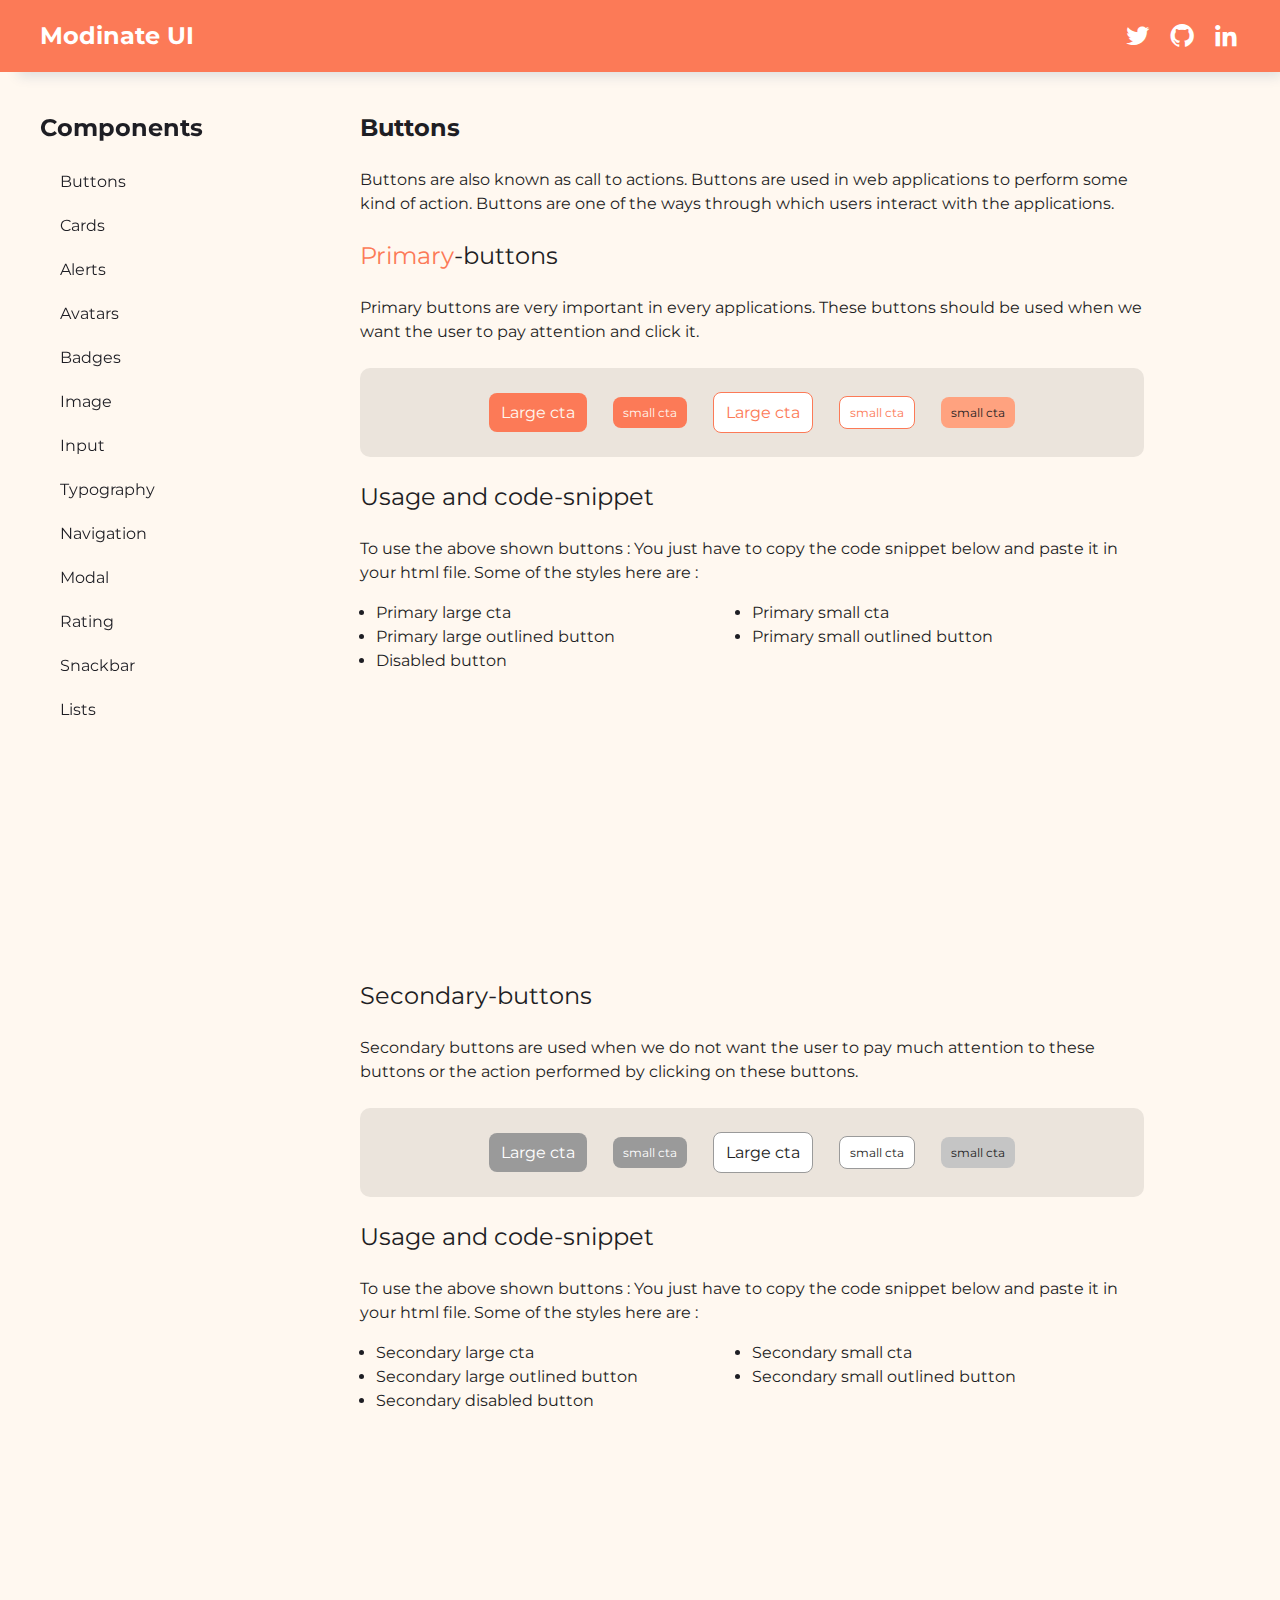
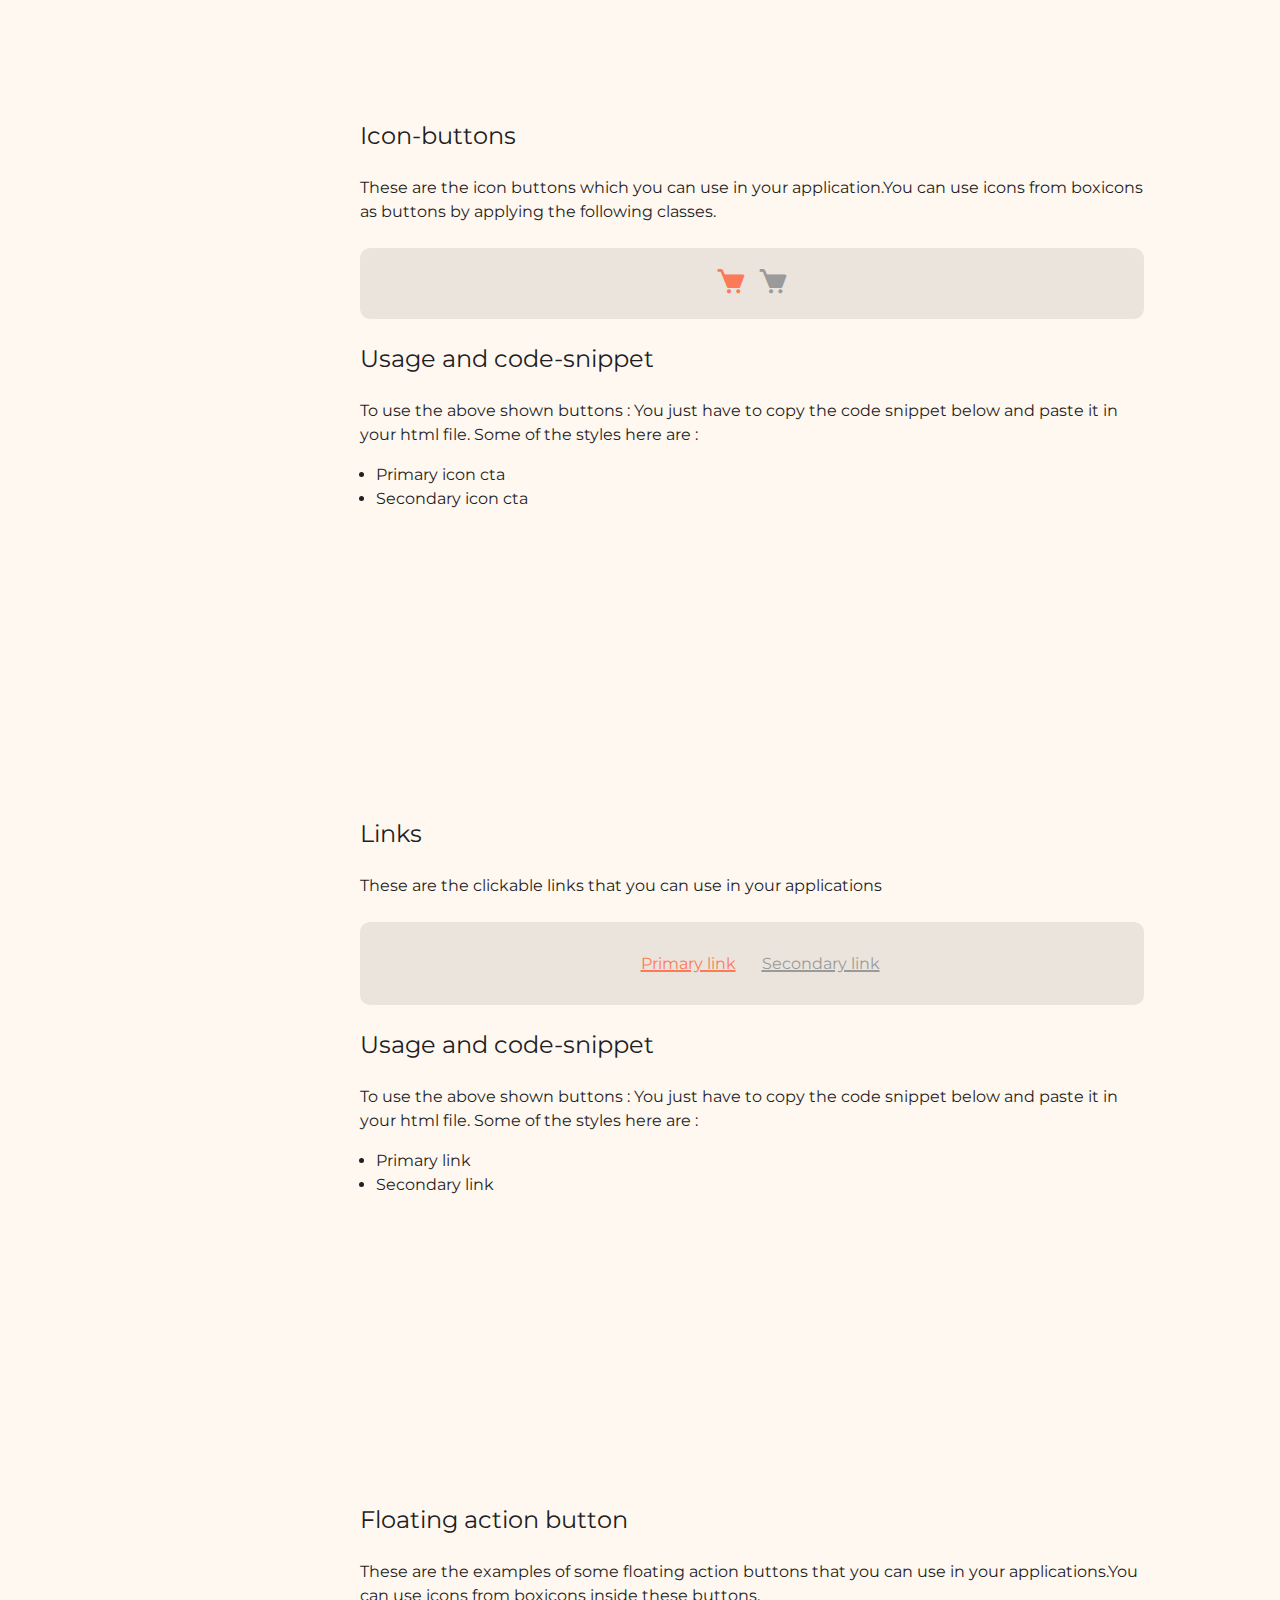
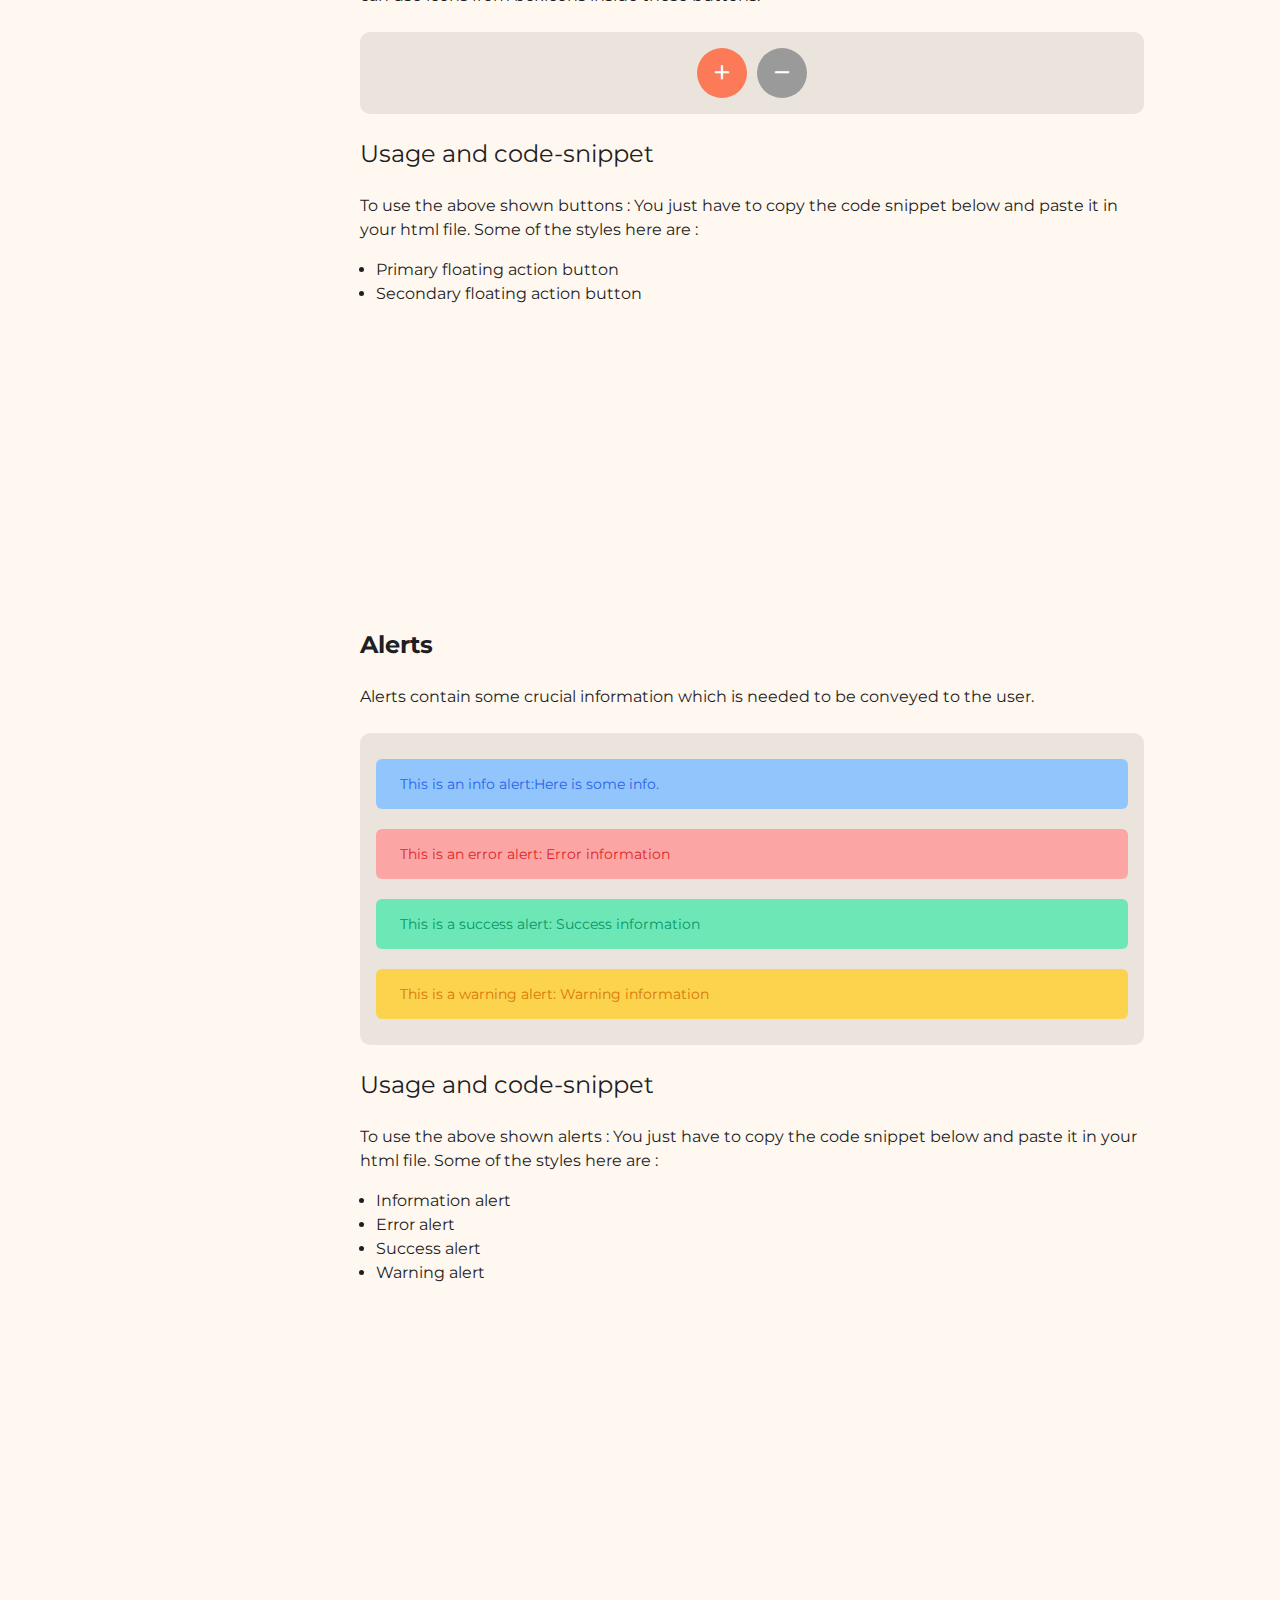
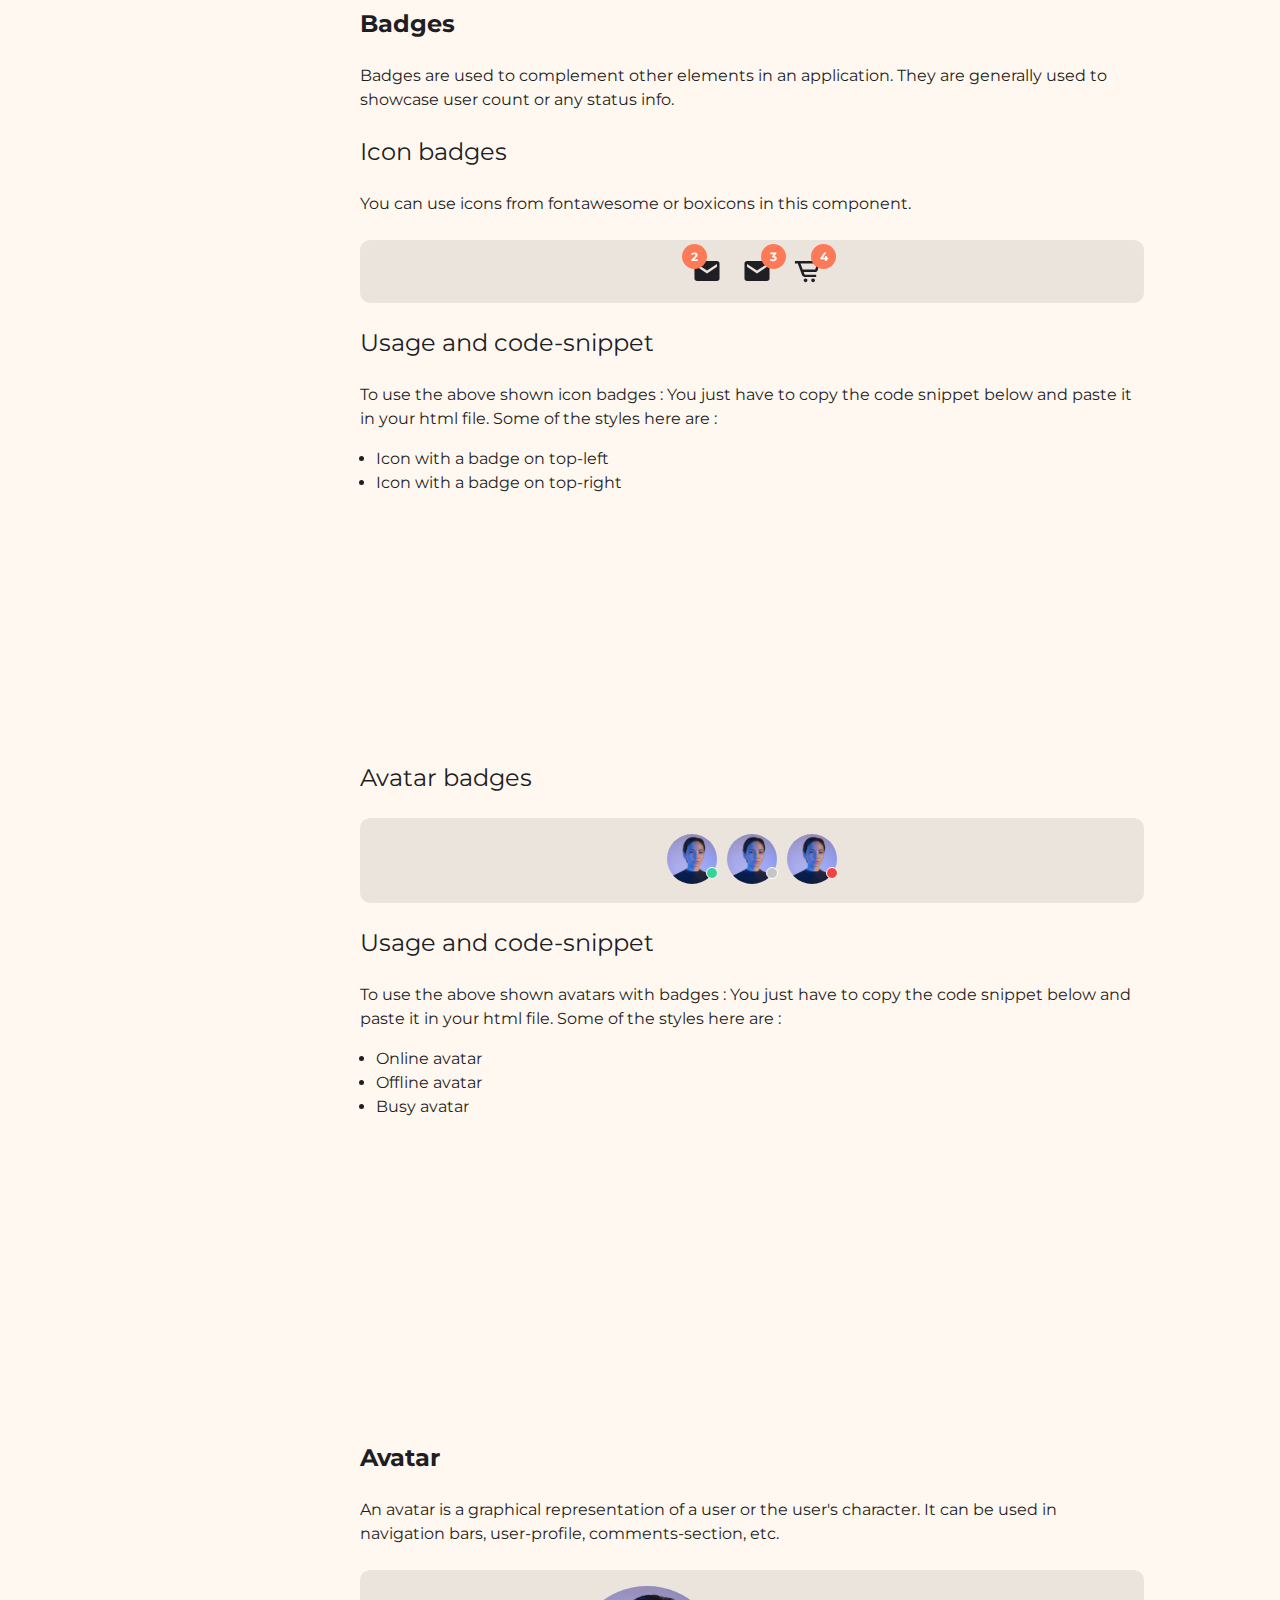
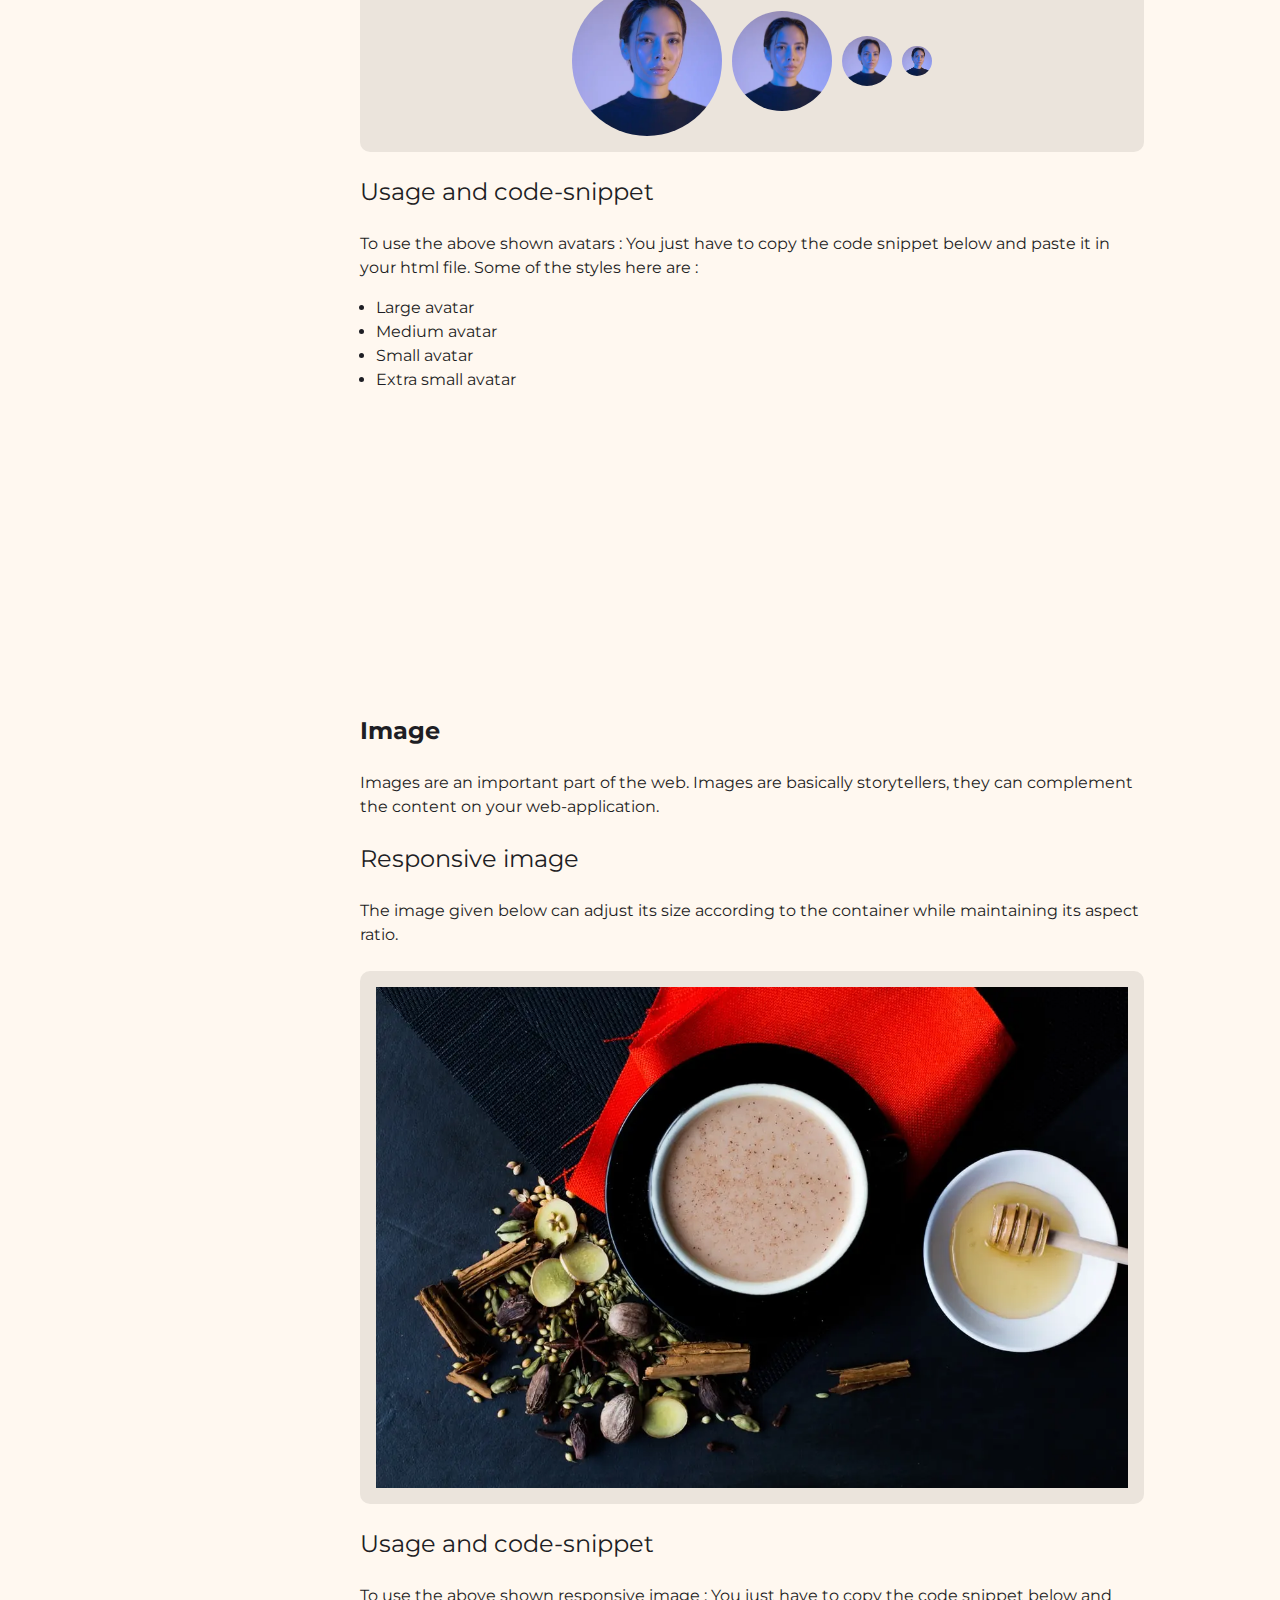
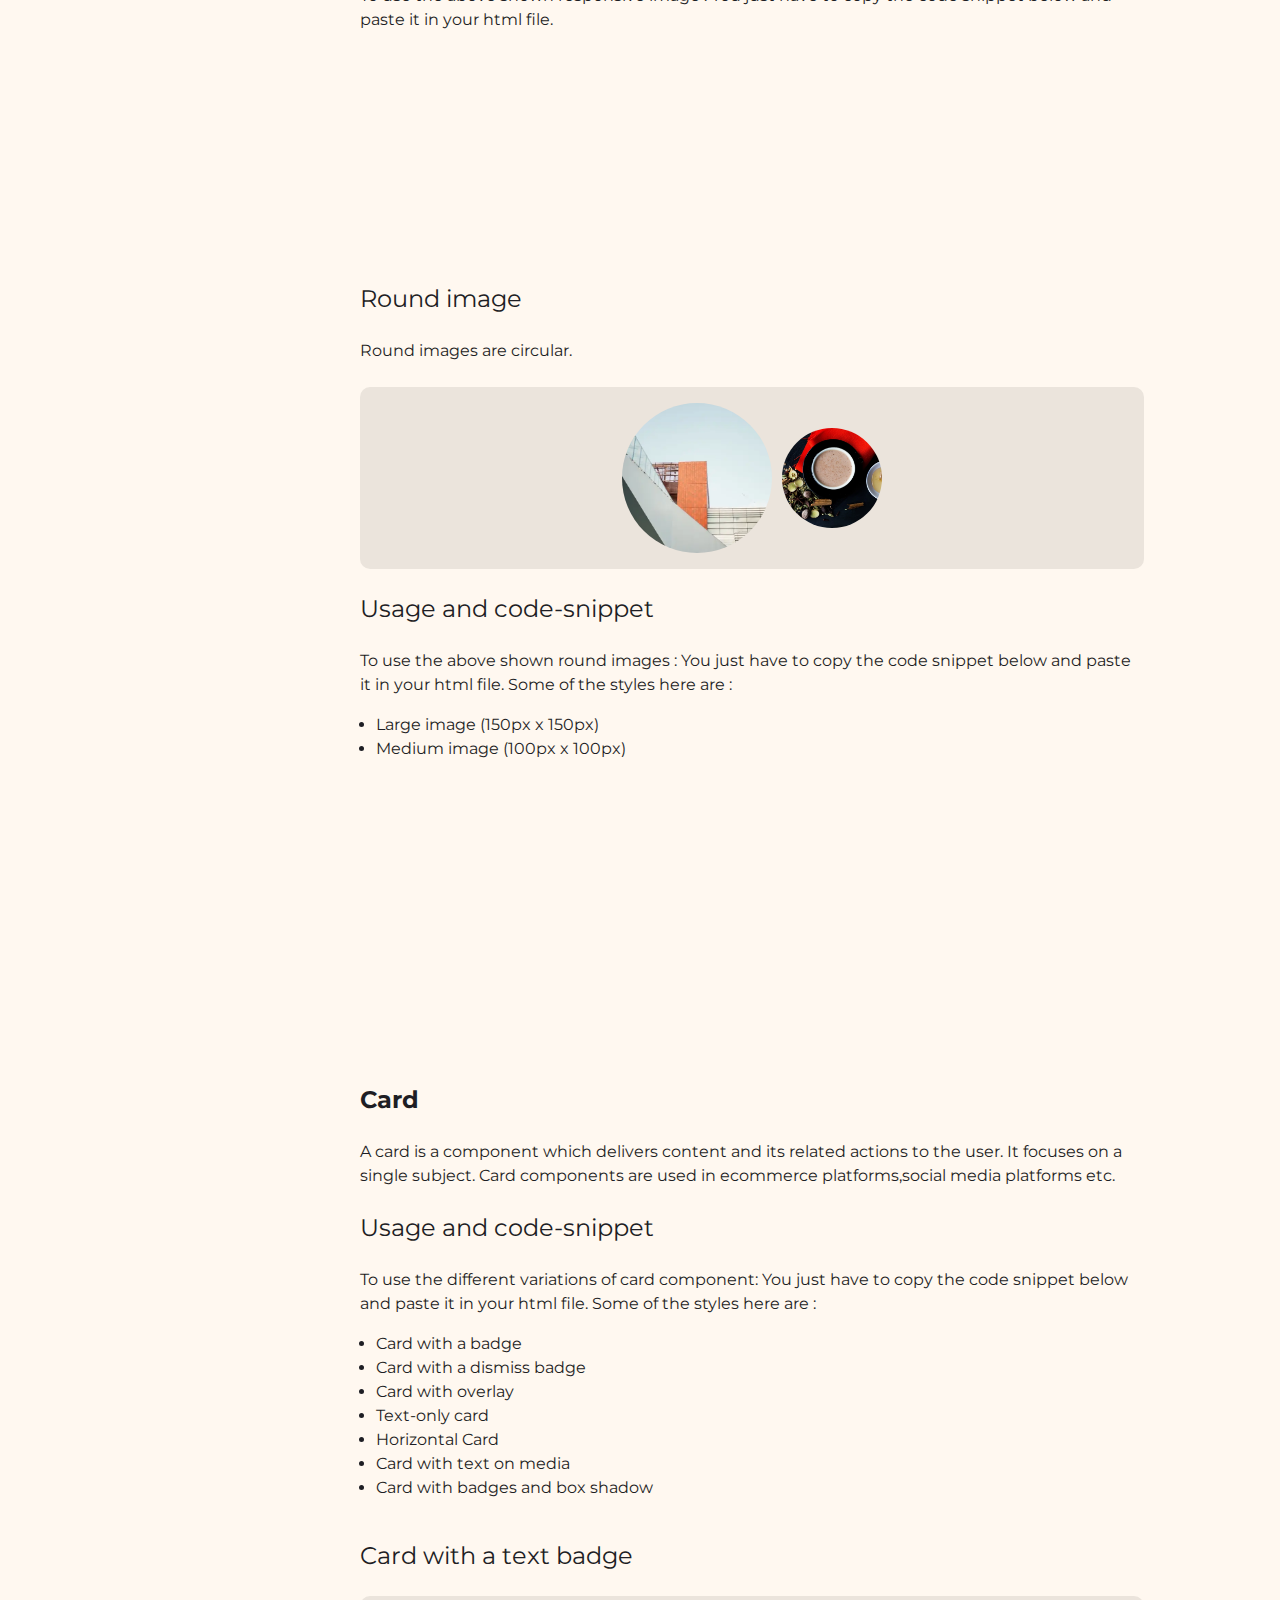
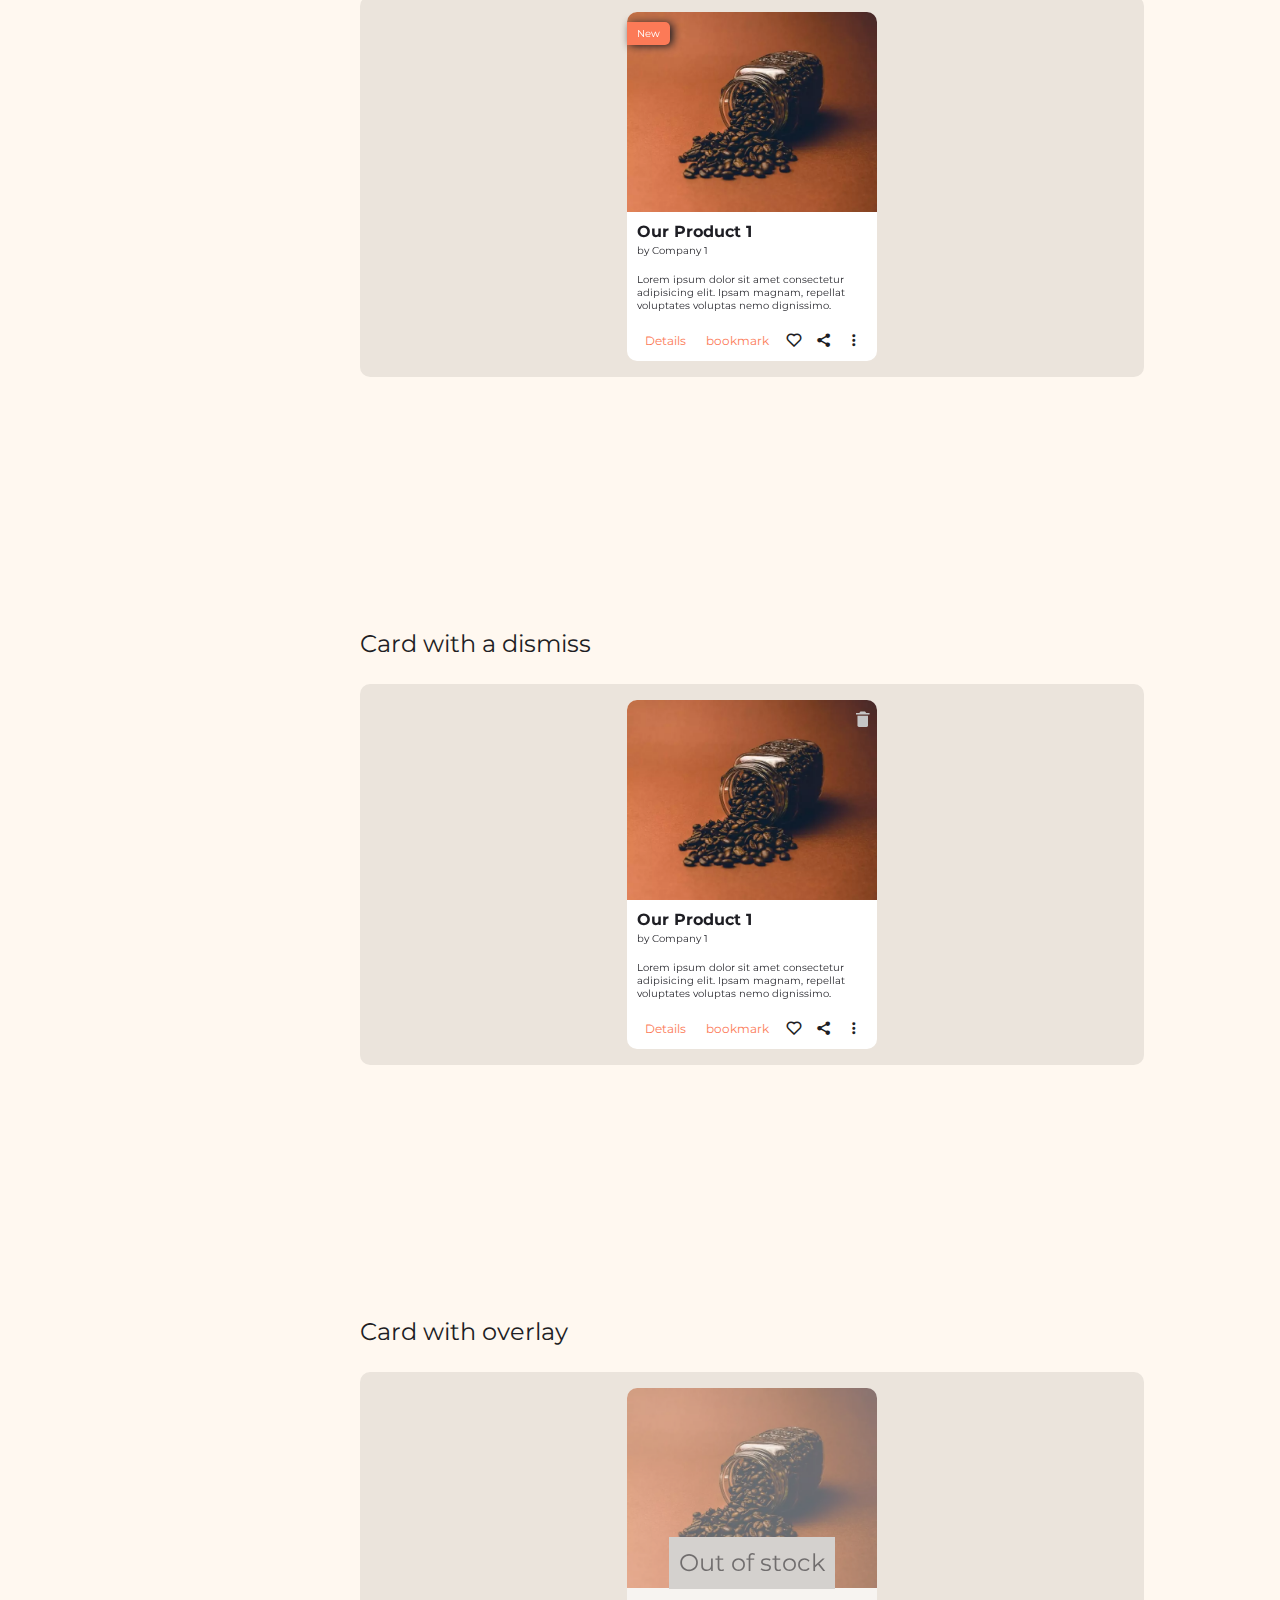
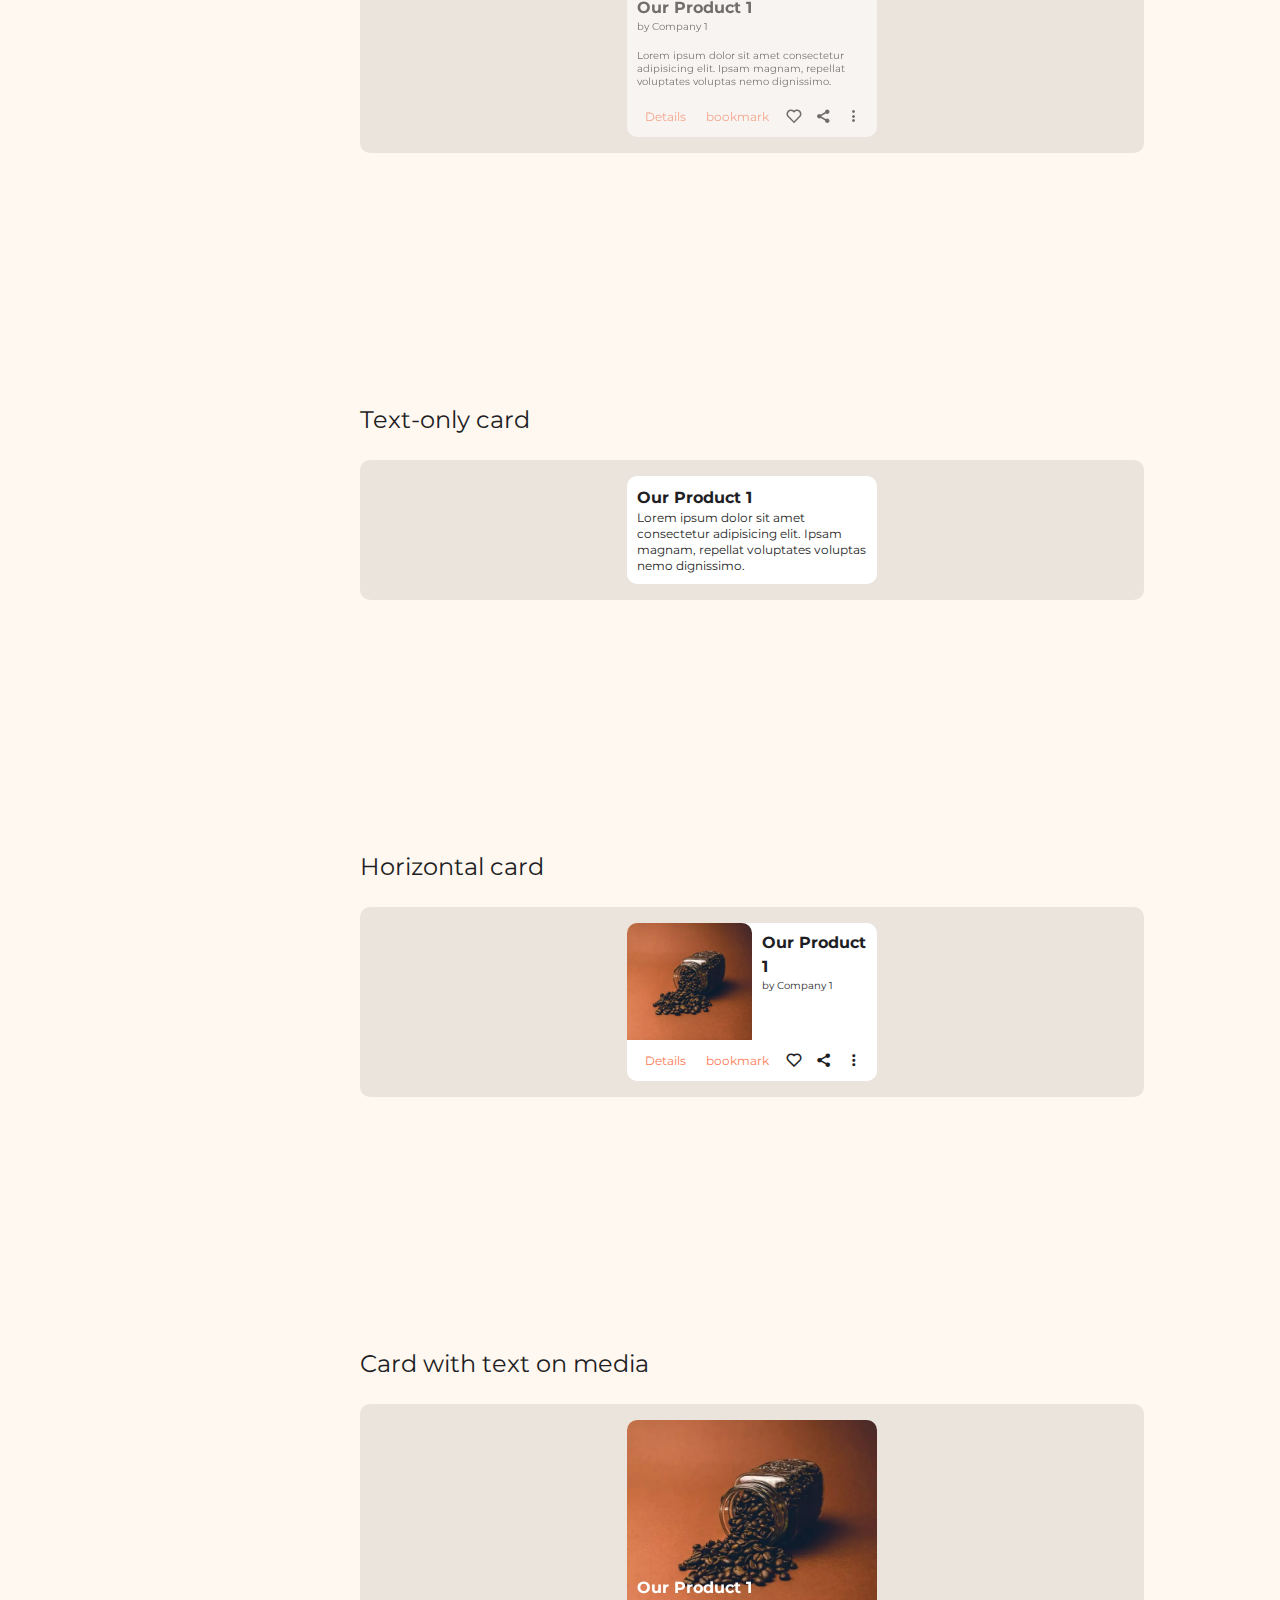
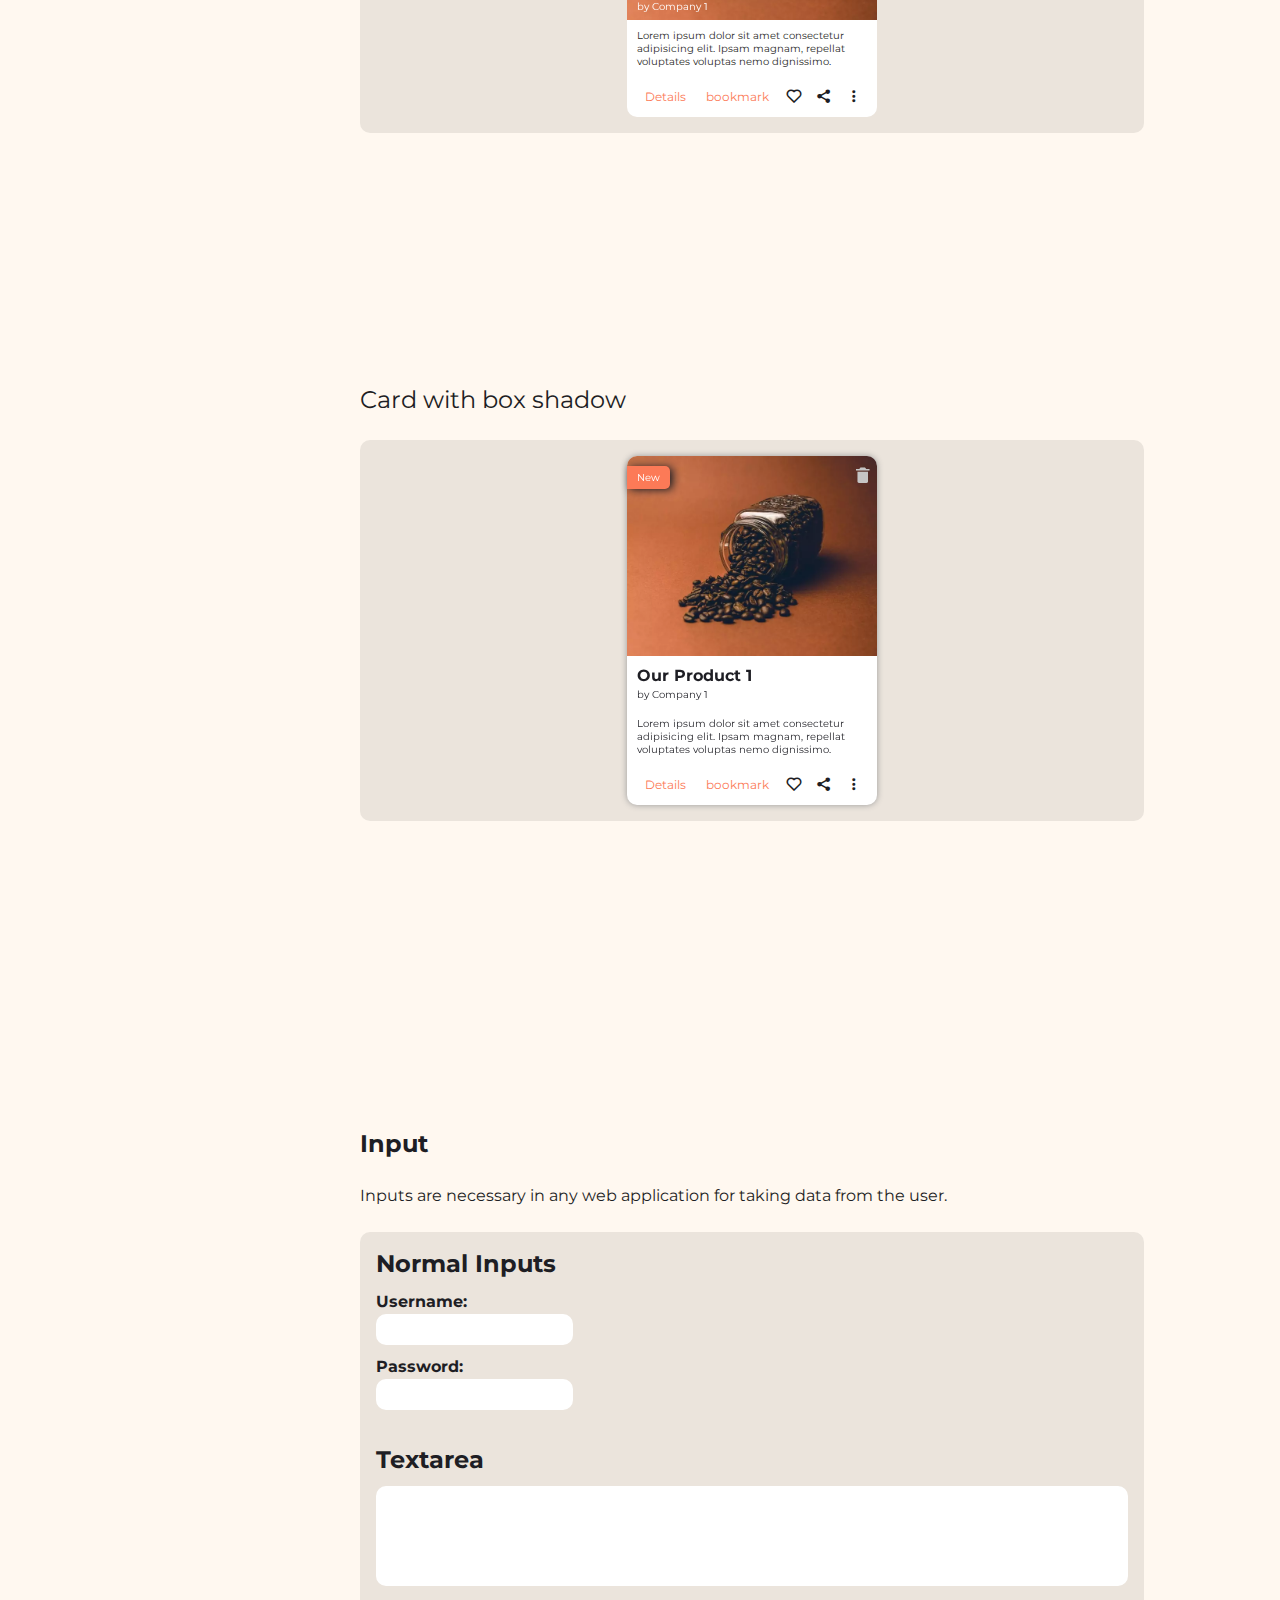
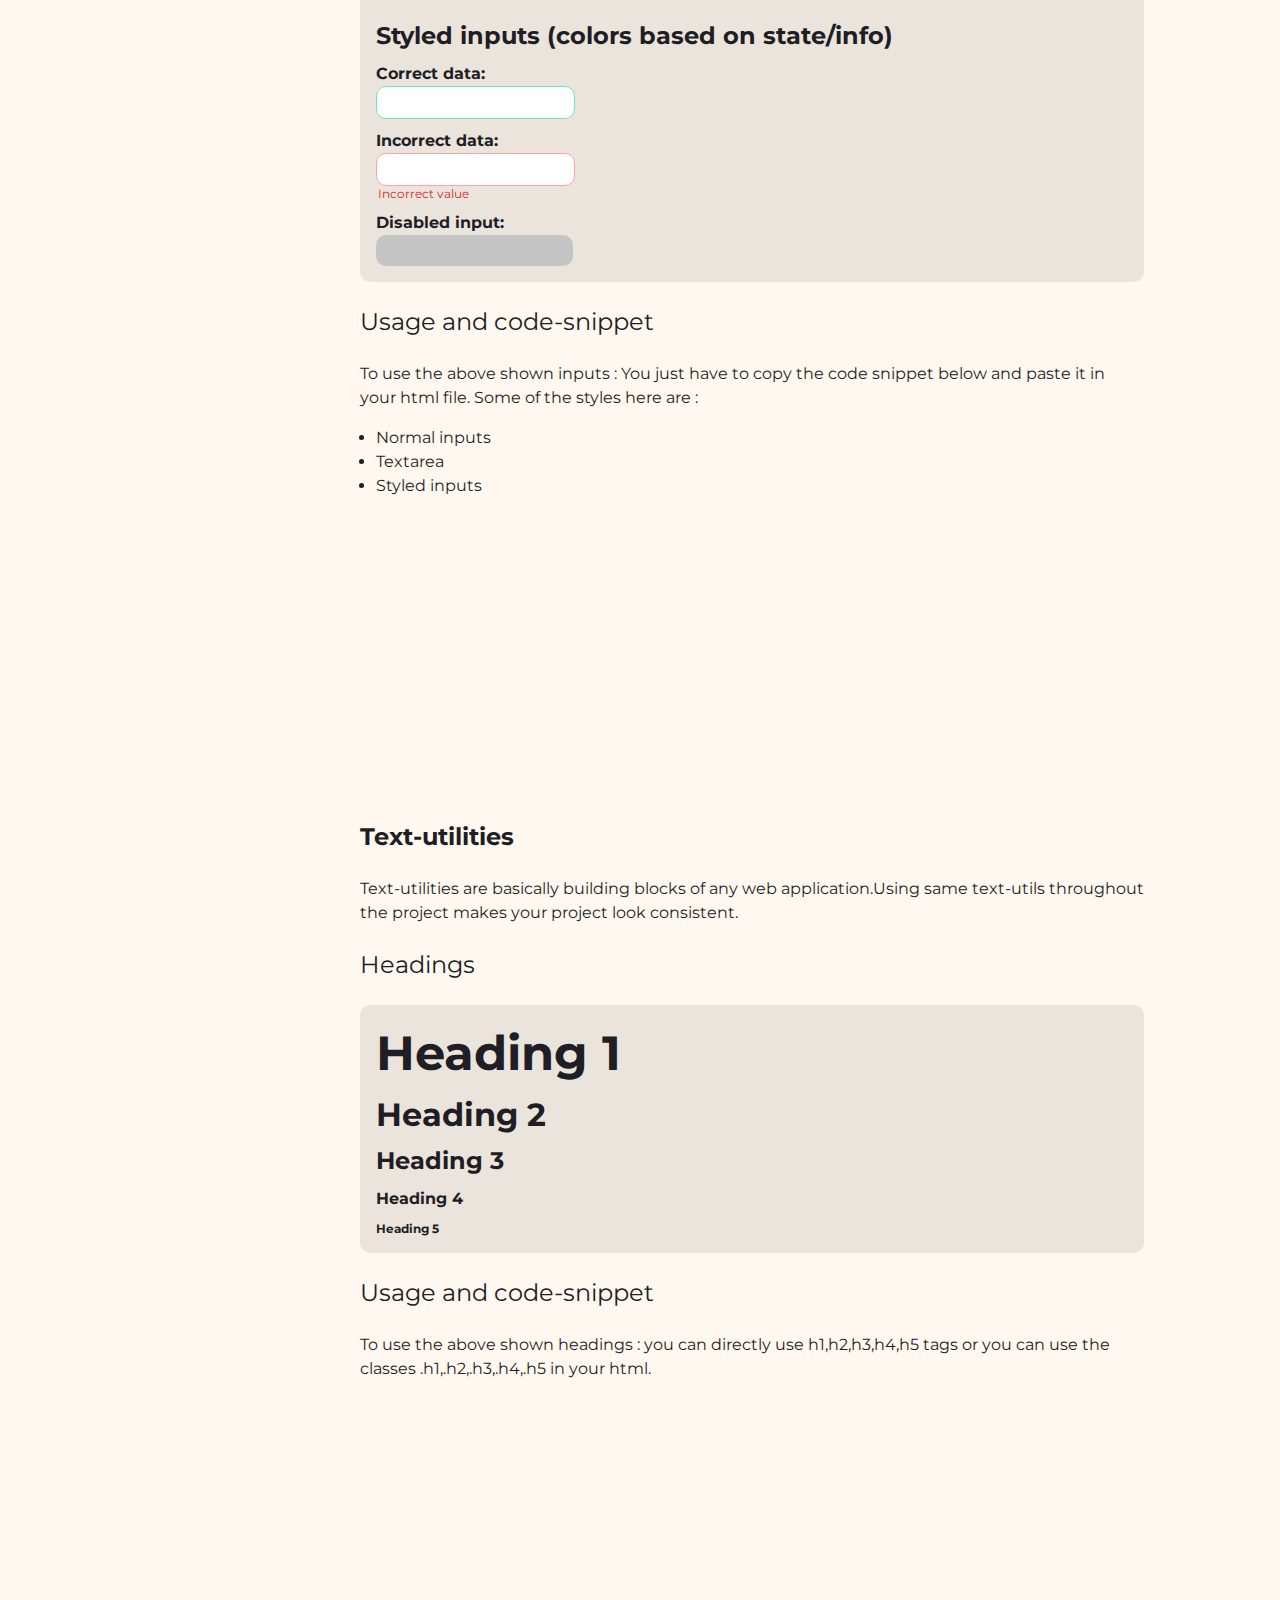
==== commit b6165cb0: "feat:Added lists, snackbar and grids" ====
--- a/docsite.html
+++ b/docsite.html
@@ -86,6 +86,12 @@
                     <li class="sidebar-list-item x-small-text">
                         <a class='sidebar-list-item' href="#ratings">Rating</a>
                     </li>
+                    <li class="sidebar-list-item x-small-text">
+                        <a class='sidebar-list-item' href="#snackbar-component">Snackbar</a>
+                    </li>
+                    <li class="sidebar-list-item x-small-text">
+                        <a class='sidebar-list-item' href="#lists">Lists</a>
+                    </li>
 
 
                 </ul>
@@ -1145,6 +1151,7 @@
                 </div>
 
             </section>
+            <!-- Section --------------------------------  -->
             <section class="component-section-wrapper p-40 " id='ratings'>
                 <h3>Ratings</h3>
                 <p class='x-small-text mt-24'>Rating component is mostly used in an ecommerce platform. It can be read
@@ -1173,7 +1180,8 @@
                 </div>
 
                 <p class="small-text mt-24">Usage and code-snippet</p>
-                <p class='x-small-text mt-24'>To use the above shown rating components: You just have to copy the code snippet
+                <p class='x-small-text mt-24'>To use the above shown rating components: You just have to copy the code
+                    snippet
                     below and paste it in your html file. </p>
 
 
@@ -1189,6 +1197,162 @@
                 </div>
 
             </section>
+            <!-- snackbar -----------------------------  -->
+            <section class="component-section-wrapper p-40 " id='snackbar-component'>
+                <h3>Snackbar</h3>
+                <p class='x-small-text mt-24'>Snackbars inform user about any action that the user has performed or is
+                    about to perform.</p>
+
+
+                <div class="component-wrapper p-16 br-m mt-24">
+                    <div class="snackbar">
+                        <p class="x-small-text">Something is wrong. Please try again later.</p>
+                        <button class='btn btn-snackbar'>
+                            RETRY
+                        </button>
+                        <button class='btn btn-times'>
+                            <i class='bx bx-x'></i>
+                        </button>
+                    </div>
+                </div>
+
+                <p class="small-text mt-24">Usage and code-snippet</p>
+                <p class='x-small-text mt-24'>To use the above shown snackbar component: You just have to copy the code
+                    snippet
+                    below and paste it in your html file. </p>
+
+
+                <div class="mt-24">
+                    <code>
+                        <iframe class="code-snippet"
+                            src="https://carbon.now.sh/embed?bg=rgba%28255%2C255%2C255%2C1%29&t=one-light&wt=none&l=htmlmixed&width=320&ds=false&dsyoff=20px&dsblur=68px&wc=true&wa=true&pv=47px&ph=30px&ln=false&fl=1&fm=Hack&fs=14px&lh=133%25&si=false&es=2x&wm=false&code=%253Cdiv%2520class%253D%2522snackbar%2522%253E%250A%2520%2520%2520%253Cp%2520class%253D%2522x-small-text%2522%253ESomething%2520is%2520wrong.%2520Please%2520try%2520again%2520later.%253C%252Fp%253E%250A%2520%2520%2520%253Cbutton%2520class%253D%27btn%2520btn-snackbar%27%253E%250A%2520%2520%2520RETRY%250A%2520%2520%2520%253C%252Fbutton%253E%250A%2520%2520%2520%253Cbutton%2520class%253D%27btn%2520btn-times%27%253E%250A%2520%2520%2520%253Ci%2520class%253D%27bx%2520bx-x%27%253E%253C%252Fi%253E%250A%2520%2520%2520%253C%252Fbutton%253E%250A%253C%252Fdiv%253E"
+                            style="border:0; transform: scale(1); overflow:hidden;"
+                            sandbox="allow-scripts allow-same-origin">
+                        </iframe>
+                    </code>
+
+                </div>
+
+            </section>
+
+            <!-- lists ---------------------------------  -->
+
+            <section class="component-section-wrapper p-40 " id='lists'>
+                <h3>Lists</h3>
+                <p class='x-small-text mt-24'>Lists are used all the time on the web. They are used in navbars,sidebars
+                    and many other components.</p>
+
+
+                <div class="component-wrapper columns-component-wrapper p-16 br-m mt-24">
+                    <h3>Spaced list</h3>
+                    <!-- Spaced-list  -->
+                    <div class="list-container">
+                        <ul class="spaced-list">
+                            <li class="list-item spaced-list-item">List item 1</li>
+                            <li class="list-item spaced-list-item">List item 2</li>
+                            <li class="list-item spaced-list-item">List item 3</li>
+                            <li class="list-item spaced-list-item">List item 4</li>
+
+                        </ul>
+                    </div>
+                    <!-- Stacked-list  -->
+                    <h3 class="mt-16">Stacked-list</h3>
+                    <div class="list-container">
+                        <ul class="stacked-list">
+                            <li class="list-item stacked-list-item"> <img class="avatar-xsm round-img"
+                                    src="http://tiny.cc/2n7ouz" alt="">Notification 1</li>
+                            <li class="list-item stacked-list-item"> <img class="avatar-xsm round-img"
+                                    src="http://tiny.cc/2n7ouz" alt="">Notification 2</li>
+                            <li class="list-item stacked-list-item"> <img class="avatar-xsm round-img"
+                                    src="http://tiny.cc/2n7ouz" alt="">Notification 3</li>
+                            <li class="list-item stacked-list-item"> <img class="avatar-xsm round-img"
+                                    src="http://tiny.cc/2n7ouz" alt="">Notification 4</li>
+
+                        </ul>
+                    </div>
+                </div>
+
+                <p class="small-text mt-24">Usage and code-snippet</p>
+                <p class='x-small-text mt-24'>To use the above shown lists :You just have to copy the code
+                    snippet
+                    below and paste it in your html file. Some of the styles here are :<br> </p>
+                <ul class='x-small-text p-16'>
+                    <li>Spaced-list</li>
+                    <li>Stacked-list</li>
+                </ul>
+
+
+                <div class="mt-24">
+                    <code>
+                        <iframe class="code-snippet"
+                            src="https://carbon.now.sh/embed?bg=rgba%28255%2C255%2C255%2C1%29&t=one-light&wt=none&l=htmlmixed&width=320&ds=false&dsyoff=20px&dsblur=68px&wc=true&wa=true&pv=47px&ph=30px&ln=false&fl=1&fm=Hack&fs=14px&lh=133%25&si=false&es=2x&wm=false&code=%253C%21--%2520Spaced-list%2520%2520--%253E%250A%253Cdiv%2520class%253D%2522list-container%2522%253E%250A%2520%2520%2520%253Cul%2520class%253D%2522spaced-list%2522%253E%250A%2520%2520%2520%2520%2520%2520%253Cli%2520class%253D%2522list-item%2520spaced-list-item%2522%253EList%2520item%25201%253C%252Fli%253E%250A%2520%2520%2520%2520%2520%2520%253Cli%2520class%253D%2522list-item%2520spaced-list-item%2522%253EList%2520item%25202%253C%252Fli%253E%250A%2520%2520%2520%2520%2520%2520%253Cli%2520class%253D%2522list-item%2520spaced-list-item%2522%253EList%2520item%25203%253C%252Fli%253E%250A%2520%2520%2520%2520%2520%2520%253Cli%2520class%253D%2522list-item%2520spaced-list-item%2522%253EList%2520item%25204%253C%252Fli%253E%250A%2520%2520%2520%253C%252Ful%253E%250A%253C%252Fdiv%253E%250A%250A%253C%21--%2520Stacked-list%2520%2520--%253E%250A%253Ch3%253EStacked-list%253C%252Fh3%253E%250A%253Cdiv%2520class%253D%2522list-container%2522%253E%250A%2520%2520%2520%253Cul%2520class%253D%2522stacked-list%2522%253E%250A%2520%2520%2520%2520%2520%2520%253Cli%2520class%253D%2522list-item%2520stacked-list-item%2522%253E%2520%253Cimg%2520class%253D%2522avatar-xsm%2520round-img%2522%2520src%253D%2522http%253A%252F%252Ftiny.cc%252F2n7ouz%2522%2520alt%253D%2522%2522%253ENotification%25201%253C%252Fli%253E%250A%2520%2520%2520%2520%2520%2520%253Cli%2520class%253D%2522list-item%2520stacked-list-item%2522%253E%2520%253Cimg%2520class%253D%2522avatar-xsm%2520round-img%2522%2520src%253D%2522http%253A%252F%252Ftiny.cc%252F2n7ouz%2522%2520alt%253D%2522%2522%253ENotification%25202%253C%252Fli%253E%250A%2520%2520%2520%2520%2520%2520%253Cli%2520class%253D%2522list-item%2520stacked-list-item%2522%253E%2520%253Cimg%2520class%253D%2522avatar-xsm%2520round-img%2522%2520src%253D%2522http%253A%252F%252Ftiny.cc%252F2n7ouz%2522%2520alt%253D%2522%2522%253ENotification%25203%253C%252Fli%253E%250A%2520%2520%2520%2520%2520%2520%253Cli%2520class%253D%2522list-item%2520stacked-list-item%2522%253E%2520%253Cimg%2520class%253D%2522avatar-xsm%2520round-img%2522%2520src%253D%2522http%253A%252F%252Ftiny.cc%252F2n7ouz%2522%2520alt%253D%2522%2522%253ENotification%25204%253C%252Fli%253E%250A%2520%2520%2520%253C%252Ful%253E%250A%253C%252Fdiv%253E"
+                            style="border:0; transform: scale(1); overflow:hidden;"
+                            sandbox="allow-scripts allow-same-origin">
+                        </iframe>
+                    </code>
+
+                </div>
+
+            </section>
+            <!-- grids --------------------------------  -->
+            <section class="component-section-wrapper p-40 " id='grids'>
+                <h3>Grids simplified</h3>
+                <p class='x-small-text mt-24'>You can use these grids for basic layouts.</p>
+
+
+                <div class="component-wrapper p-16 br-m mt-24">
+                    <div class="columns-component-wrapper">
+                        <h3>Two columns grid</h3>
+                        <div class="grid-2 mt-16">
+                            <div class="grid-item"></div>
+                            <div class="grid-item"></div>
+                        </div>
+                        <h3 class="mt-16">Three columns grid</h3>
+                        <div class="grid-3 mt-16">
+                            <div class="grid-item"></div>
+                            <div class="grid-item"></div>
+                            <div class="grid-item"></div>
+                        </div>
+                        <h3 class="mt-16">Grid auto fit</h3>
+                        <div class="grid-auto-fit mt-16">
+                            <div class="grid-item"></div>
+                            <div class="grid-item"></div>
+                            <div class="grid-item"></div>
+                            <div class="grid-item"></div>
+                            <div class="grid-item"></div>
+                            <div class="grid-item"></div>
+                        </div>
+
+
+                    </div>
+
+                </div>
+
+                <p class="small-text mt-24">Usage and code-snippet</p>
+                <p class='x-small-text mt-24'>To use the above shown layouts : You just have to copy the code snippet
+                    below and paste it in your html file. Some of the styles here are :<br> </p>
+                <ul class='x-small-text p-16'>
+                    <li>Two columns grid</li>
+                    <li>Three columns grid</li>
+                    <li>Grid auto fit</li>
+
+
+                </ul>
+
+
+                <div class="mt-24">
+                    <code>
+                        <iframe class="code-snippet"
+                            src="https://carbon.now.sh/embed?bg=rgba%28255%2C255%2C255%2C1%29&t=one-light&wt=none&l=htmlmixed&width=320&ds=false&dsyoff=20px&dsblur=68px&wc=true&wa=true&pv=47px&ph=30px&ln=false&fl=1&fm=Hack&fs=14px&lh=133%25&si=false&es=2x&wm=false&code=%253Ch3%253ETwo%2520columns%2520grid%253C%252Fh3%253E%250A%253Cdiv%2520class%253D%2522grid-2%2520mt-16%2522%253E%250A%2520%2520%2520%253Cdiv%2520class%253D%2522grid-item%2522%253E%253C%252Fdiv%253E%250A%2520%2520%2520%253Cdiv%2520class%253D%2522grid-item%2522%253E%253C%252Fdiv%253E%250A%253C%252Fdiv%253E%250A%253Ch3%2520class%253D%2522mt-16%2522%253EThree%2520columns%2520grid%253C%252Fh3%253E%250A%253Cdiv%2520class%253D%2522grid-3%2520mt-16%2522%253E%250A%2520%2520%2520%253Cdiv%2520class%253D%2522grid-item%2522%253E%253C%252Fdiv%253E%250A%2520%2520%2520%253Cdiv%2520class%253D%2522grid-item%2522%253E%253C%252Fdiv%253E%250A%2520%2520%2520%253Cdiv%2520class%253D%2522grid-item%2522%253E%253C%252Fdiv%253E%250A%253C%252Fdiv%253E%250A%253Ch3%2520class%253D%2522mt-16%2522%253EGrid%2520auto%2520fit%253C%252Fh3%253E%250A%253Cdiv%2520class%253D%2522grid-auto-fit%2520mt-16%2522%253E%250A%2520%2520%2520%253Cdiv%2520class%253D%2522grid-item%2522%253E%253C%252Fdiv%253E%250A%2520%2520%2520%253Cdiv%2520class%253D%2522grid-item%2522%253E%253C%252Fdiv%253E%250A%2520%2520%2520%253Cdiv%2520class%253D%2522grid-item%2522%253E%253C%252Fdiv%253E%250A%2520%2520%2520%253Cdiv%2520class%253D%2522grid-item%2522%253E%253C%252Fdiv%253E%250A%2520%2520%2520%253Cdiv%2520class%253D%2522grid-item%2522%253E%253C%252Fdiv%253E%250A%2520%2520%2520%253Cdiv%2520class%253D%2522grid-item%2522%253E%253C%252Fdiv%253E%250A%253C%252Fdiv%253E"
+                            style="border:0; transform: scale(1); overflow:hidden;"
+                            sandbox="allow-scripts allow-same-origin">
+                        </iframe>
+                    </code>
+
+                </div>
+
+            </section>
+
 
 
         </main>
--- a/CSS_files/docsite.css
+++ b/CSS_files/docsite.css
@@ -9,6 +9,9 @@
 @import "./components/input/input.css";
 @import "./components/modal/modal.css";
 @import "./components/rating/rating.css";
+@import "./components/snackbar/snackbar.css";
+@import "./components/lists/lists.css";
+@import "./components/grids/grids.css";
 
 *,
 *::before,
@@ -100,6 +103,7 @@
     flex-direction: column;
     justify-content: start;
     align-items: start;
+    width: 100%;
 }
 
 .container-width-full{
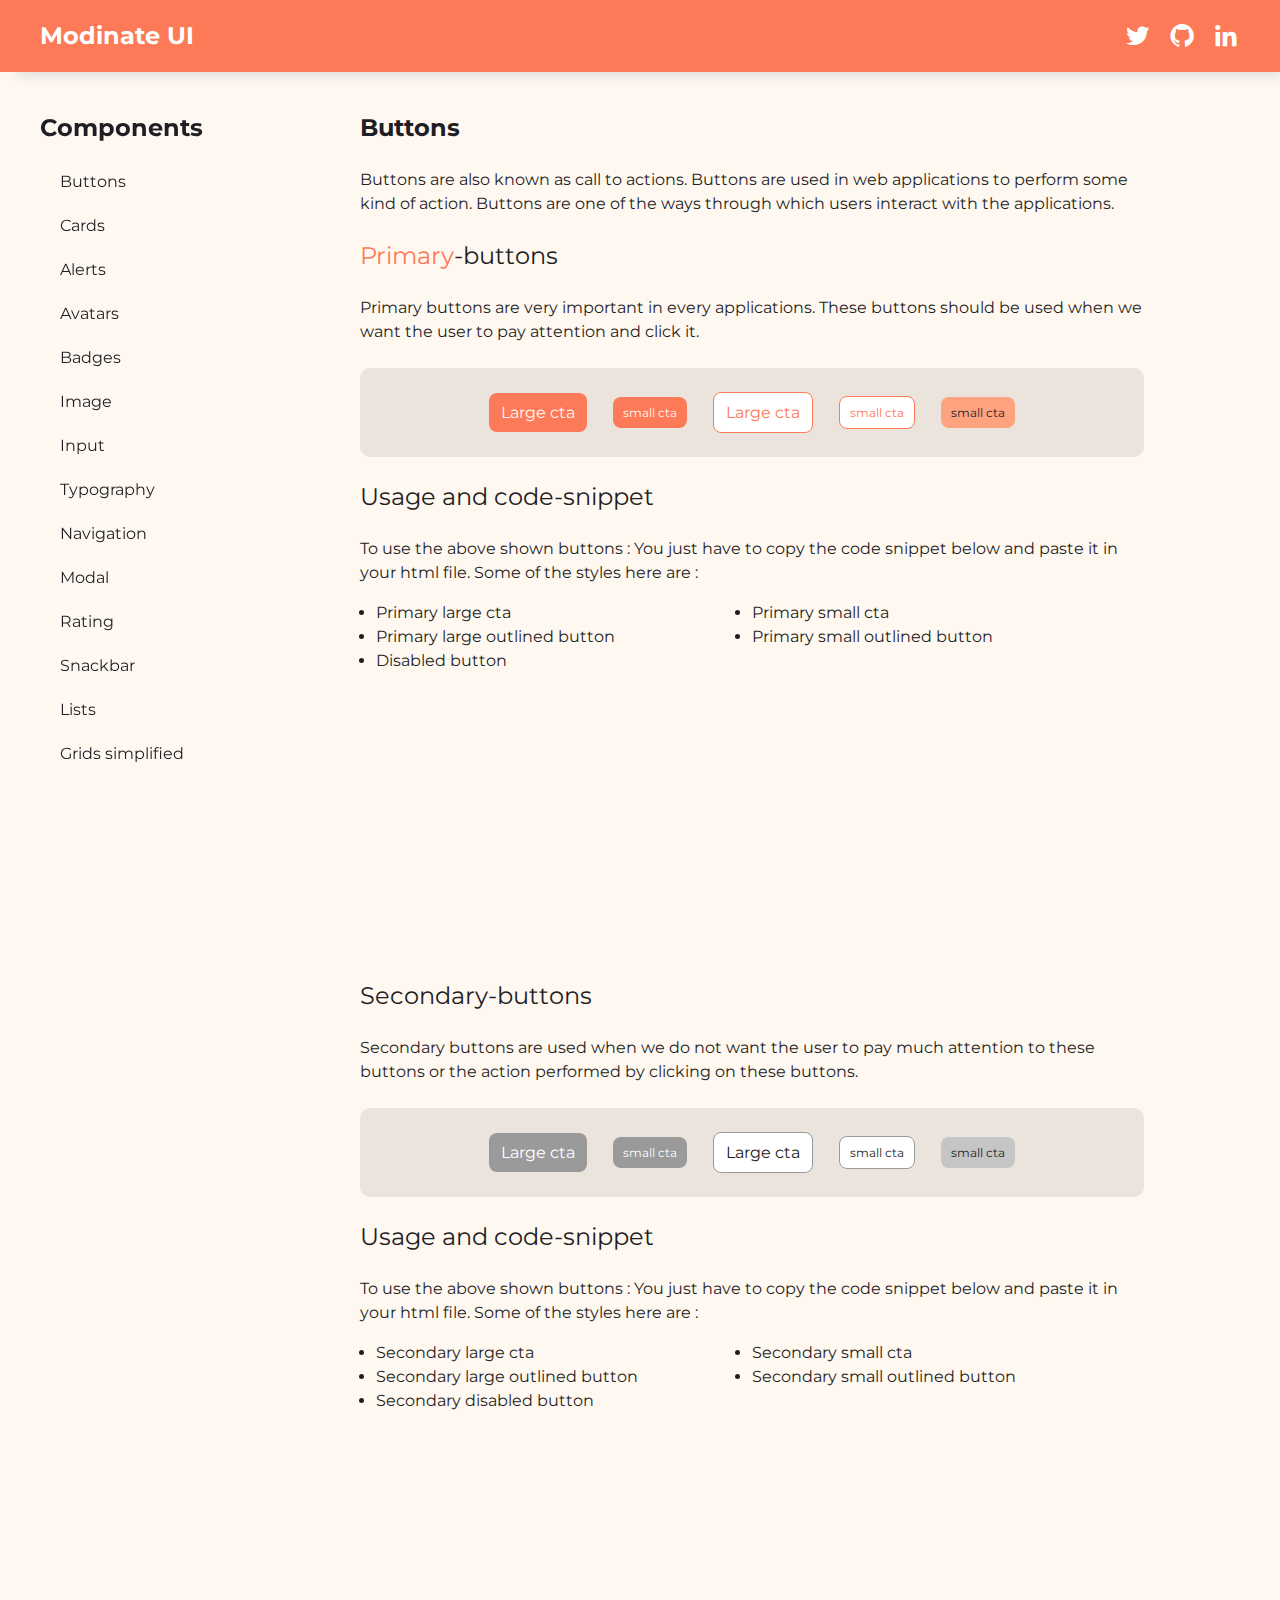
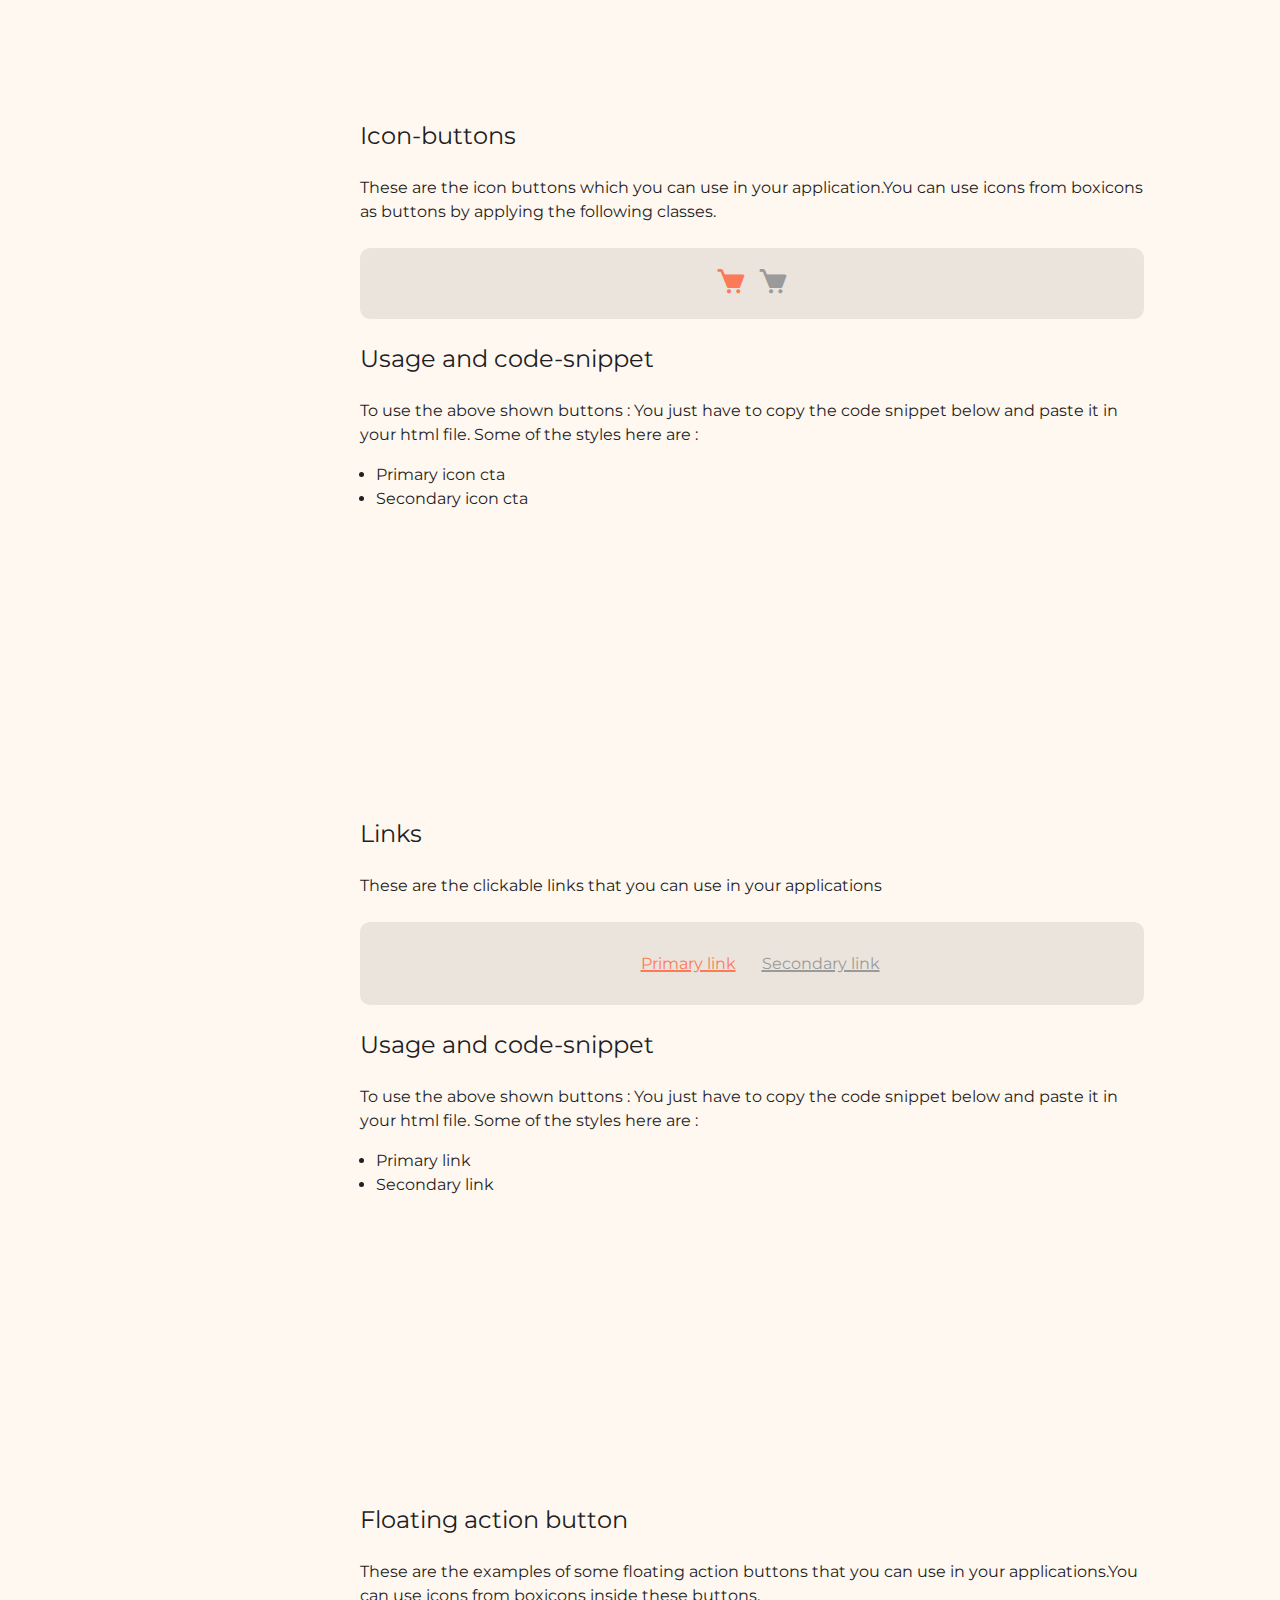
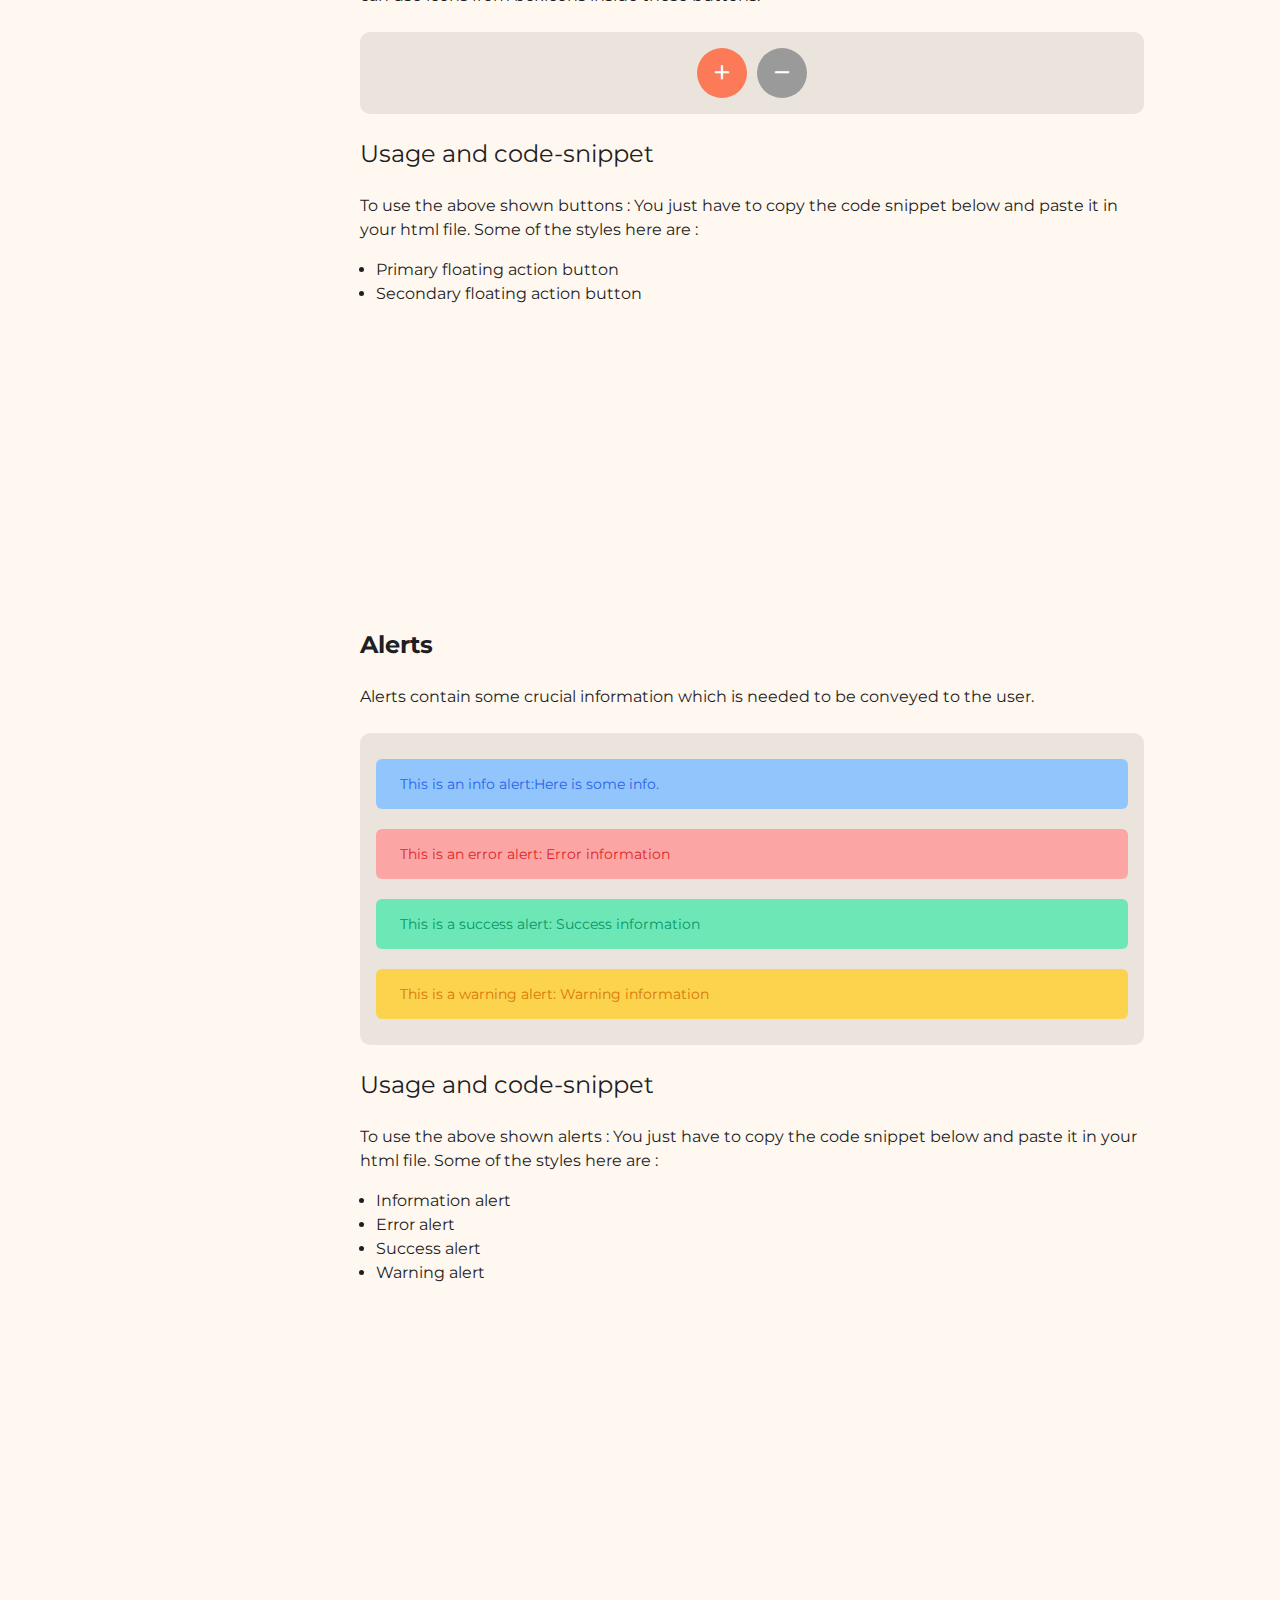
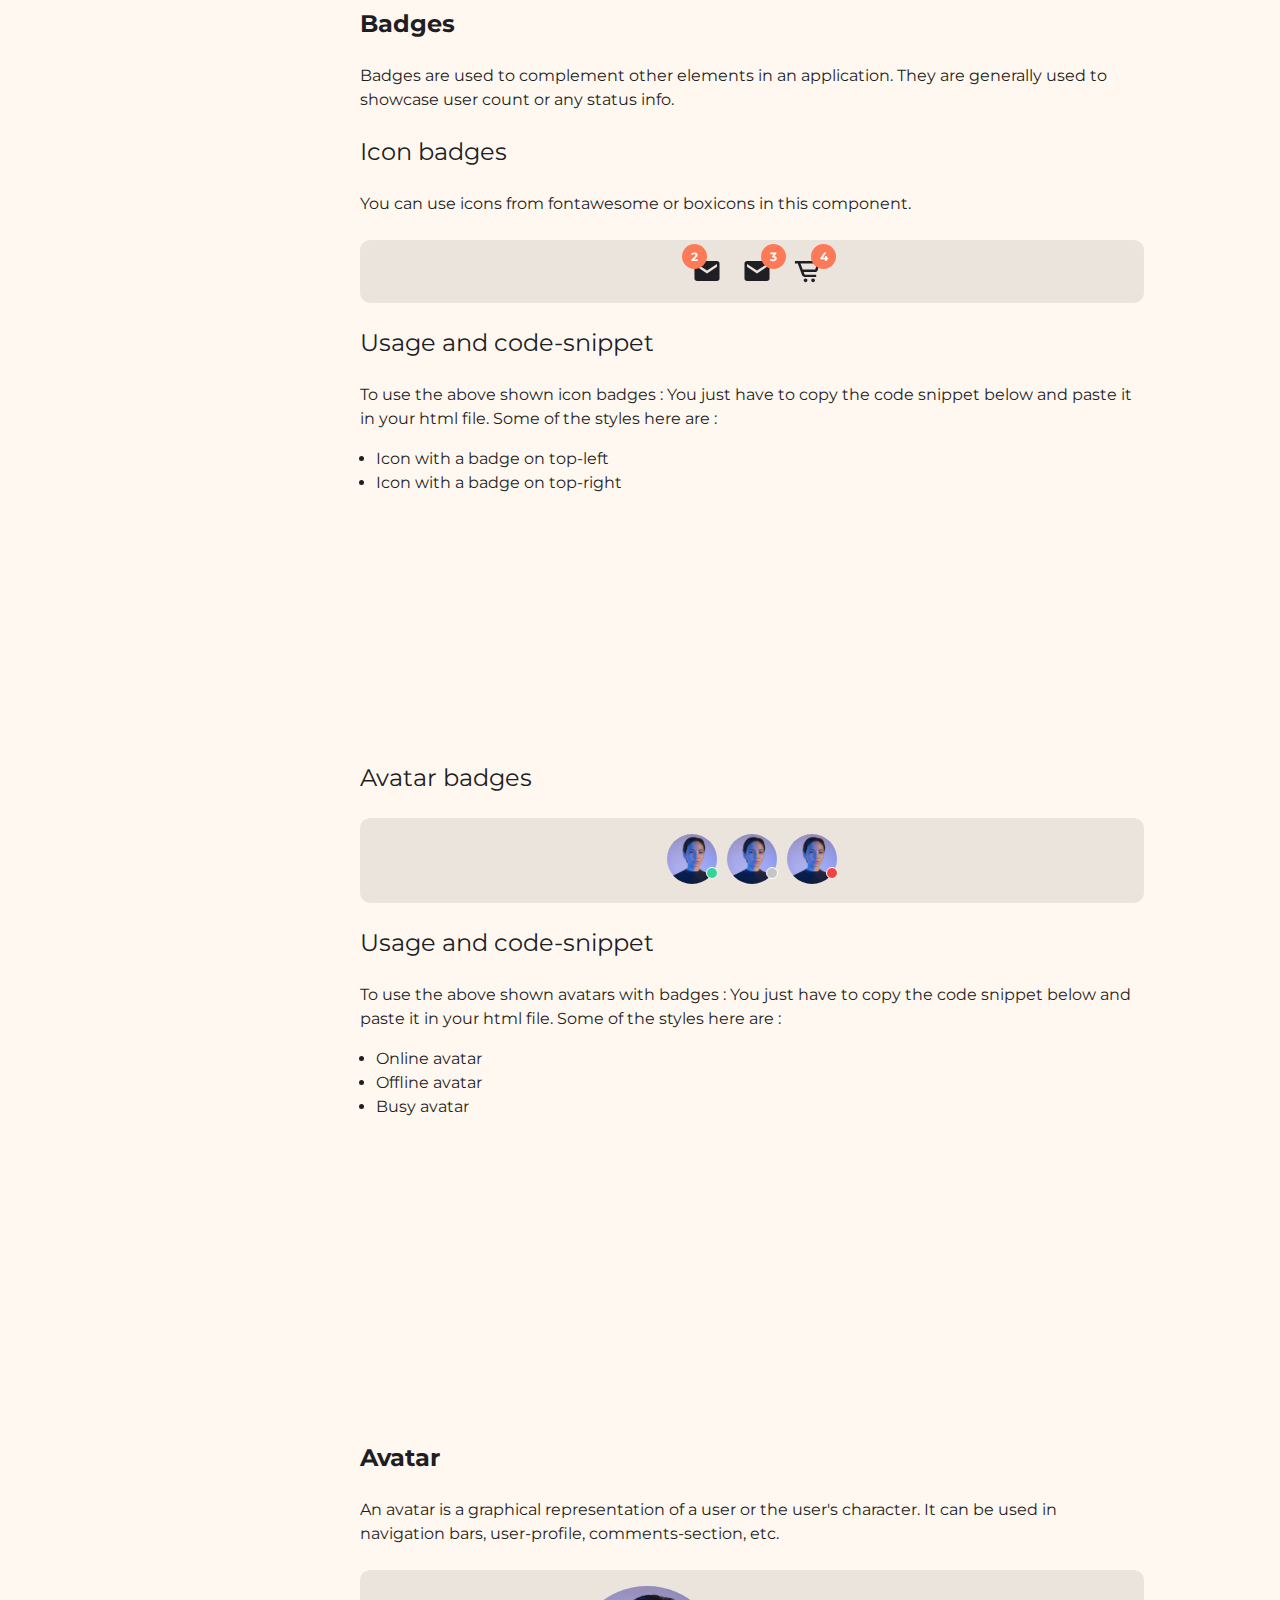
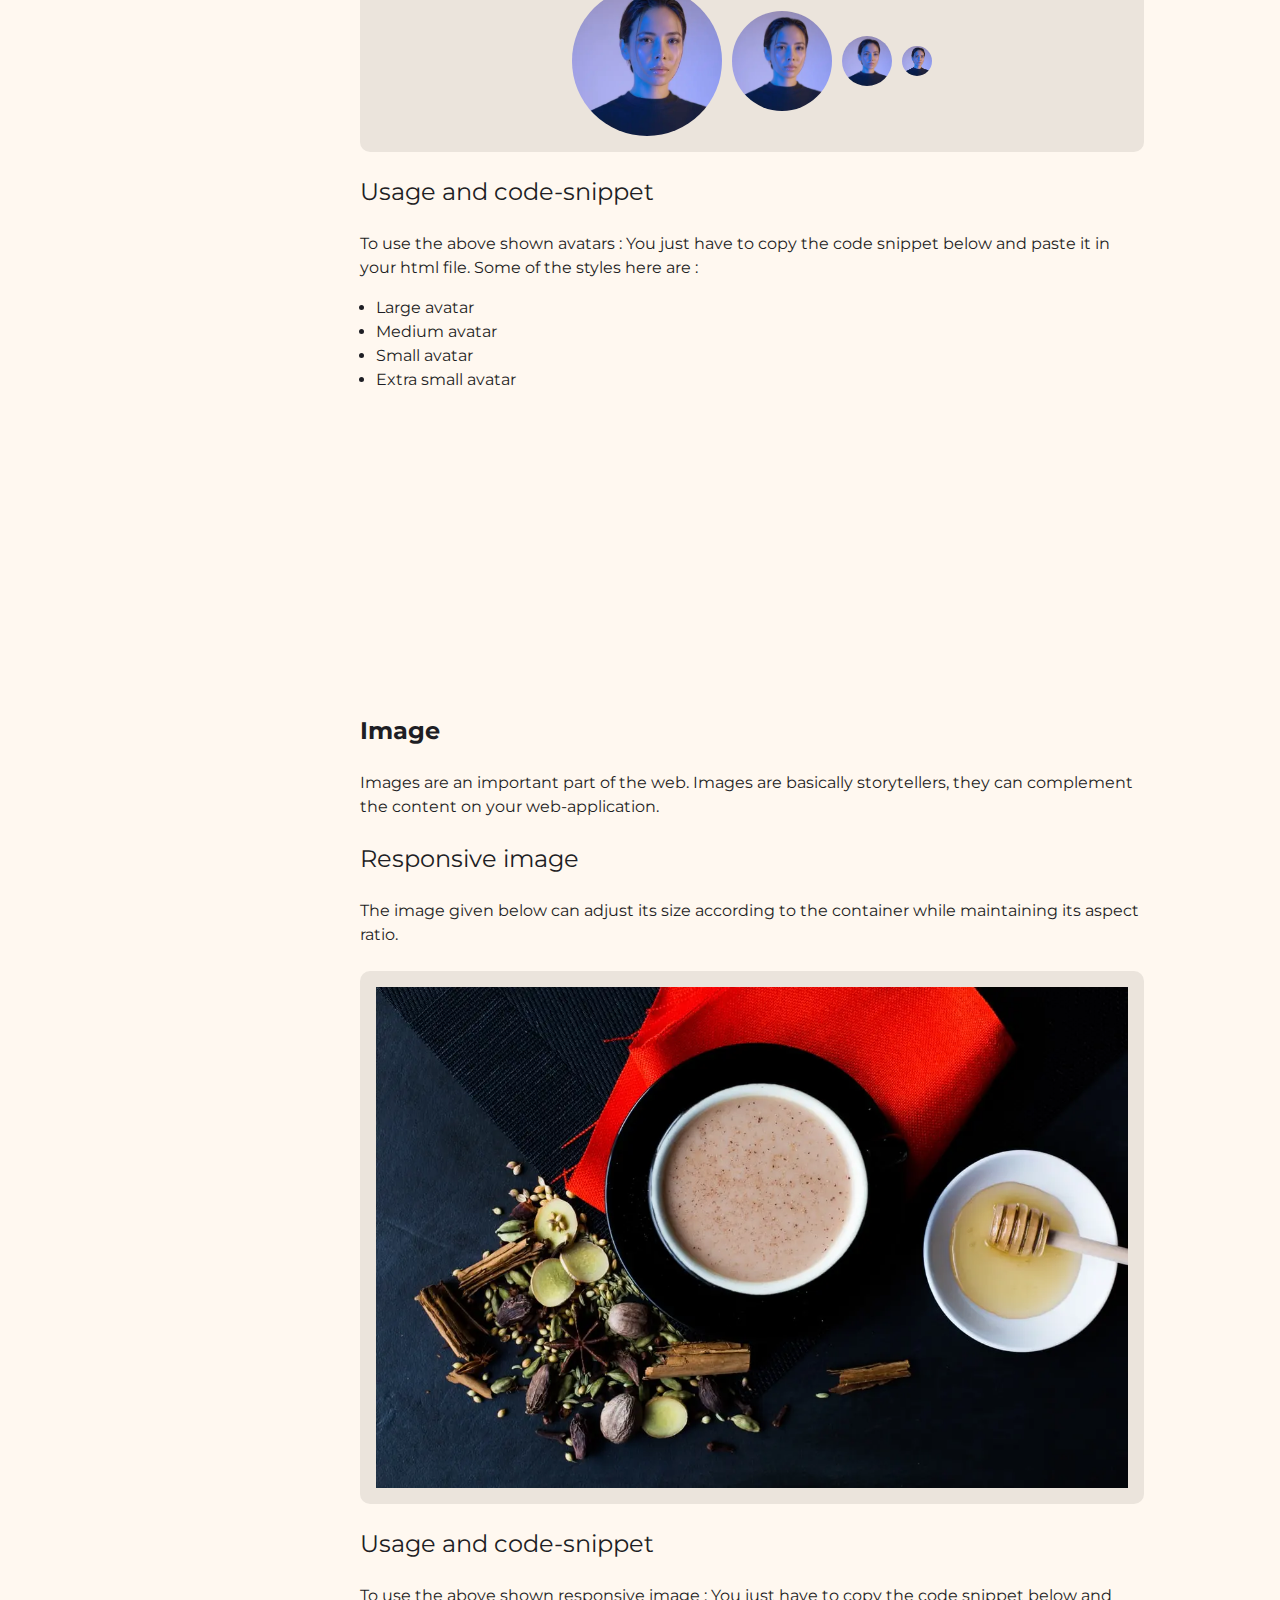
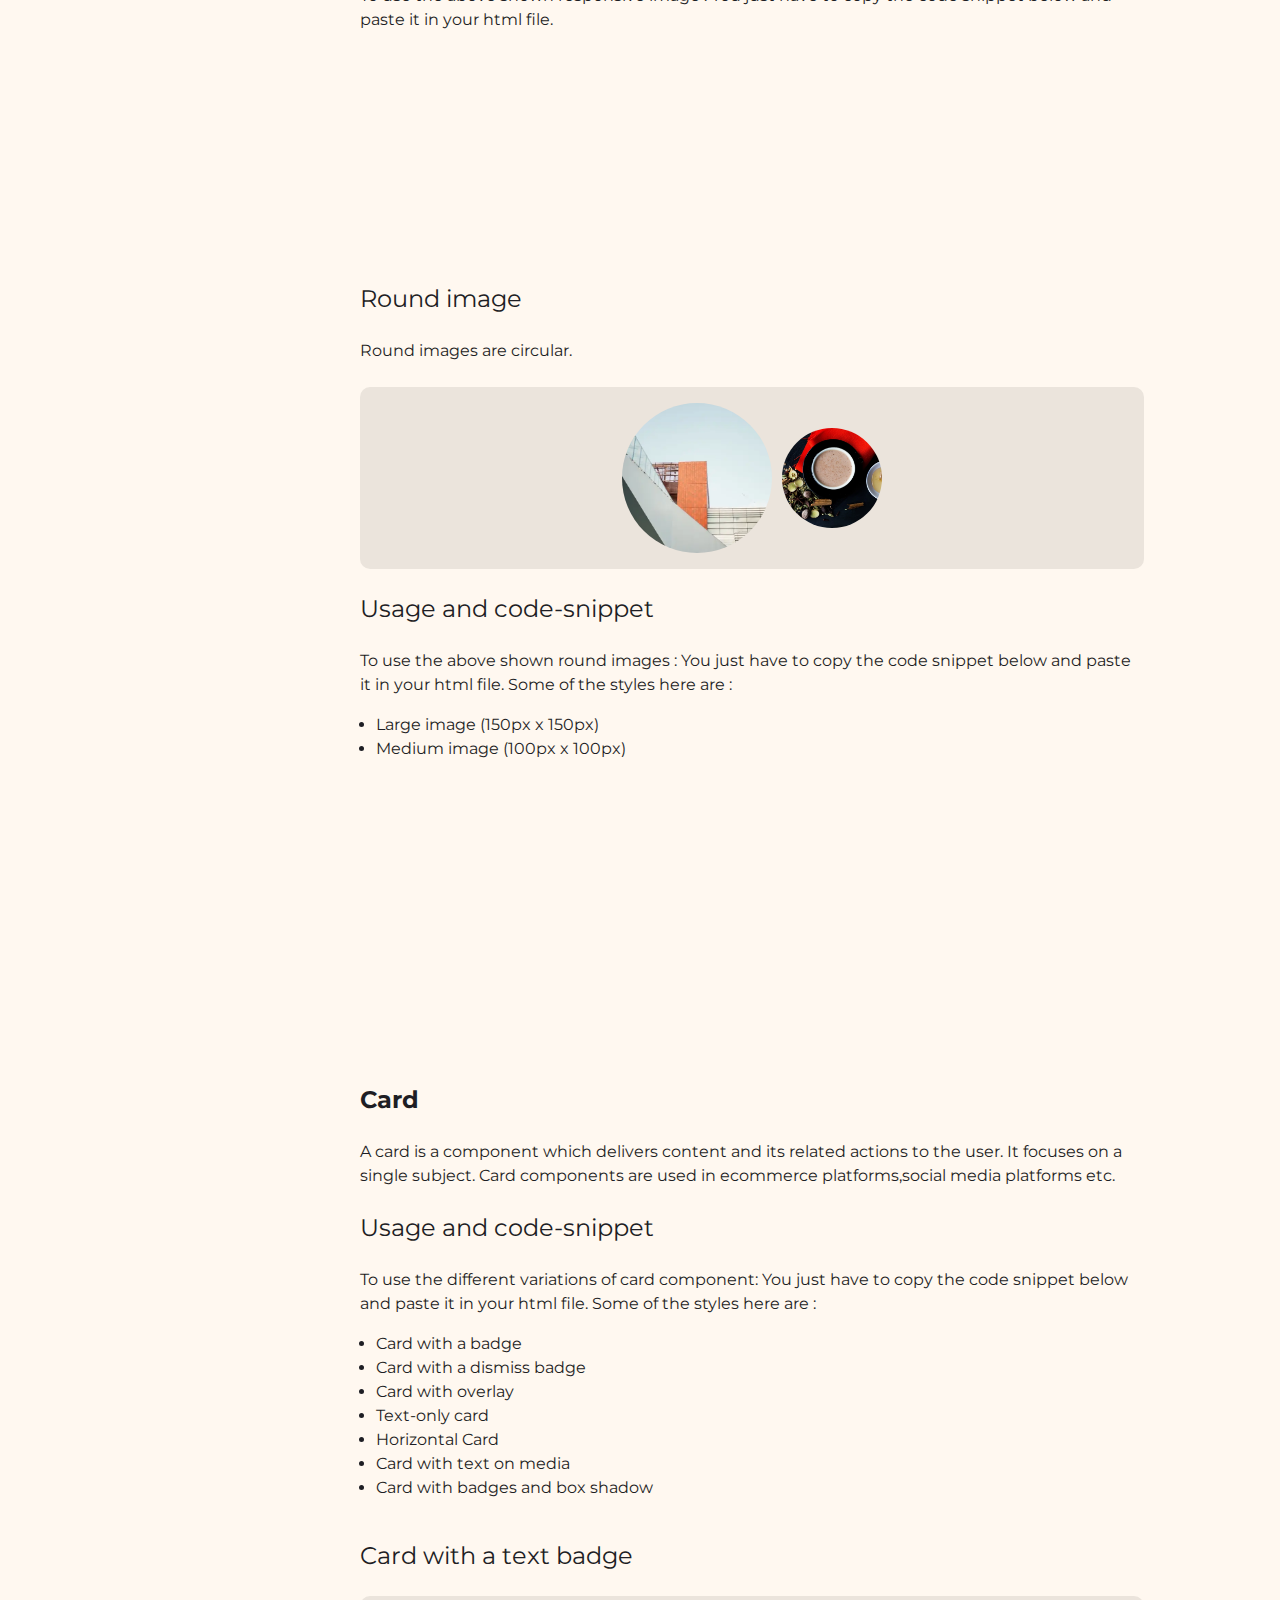
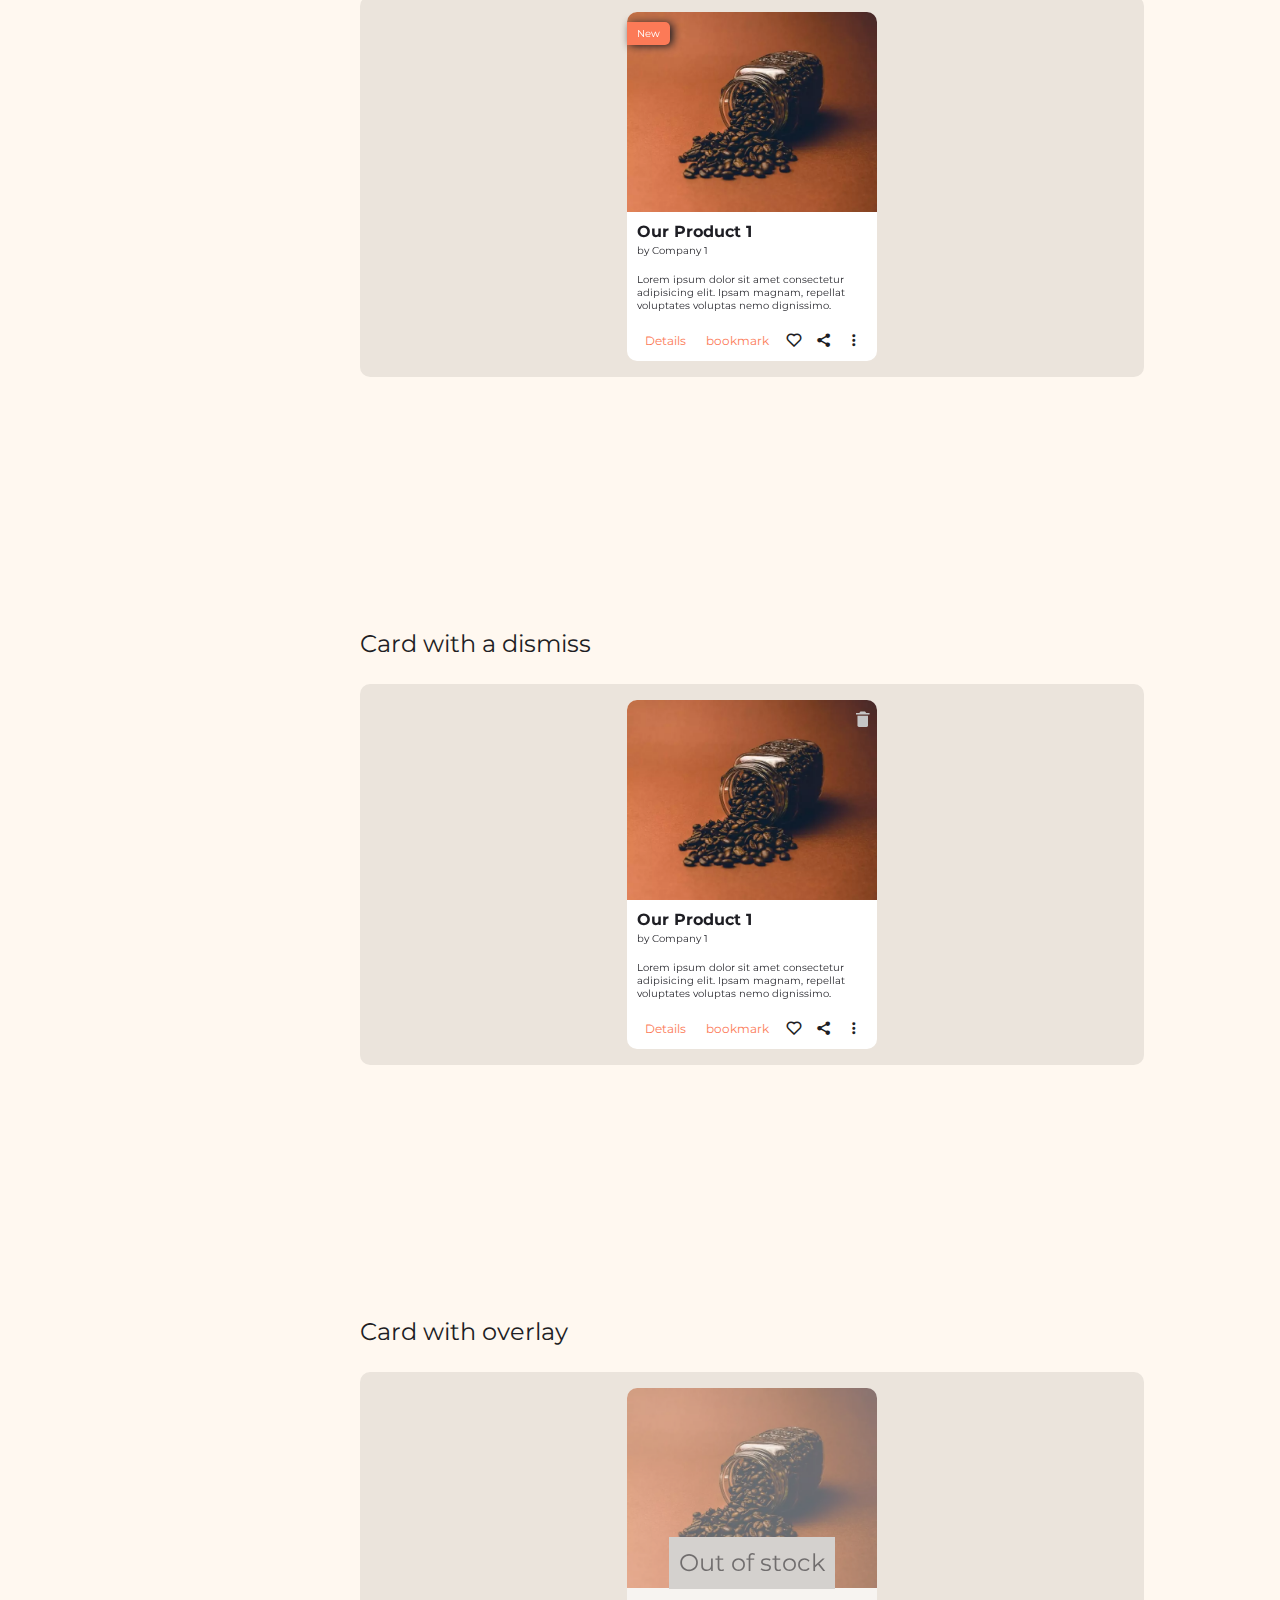
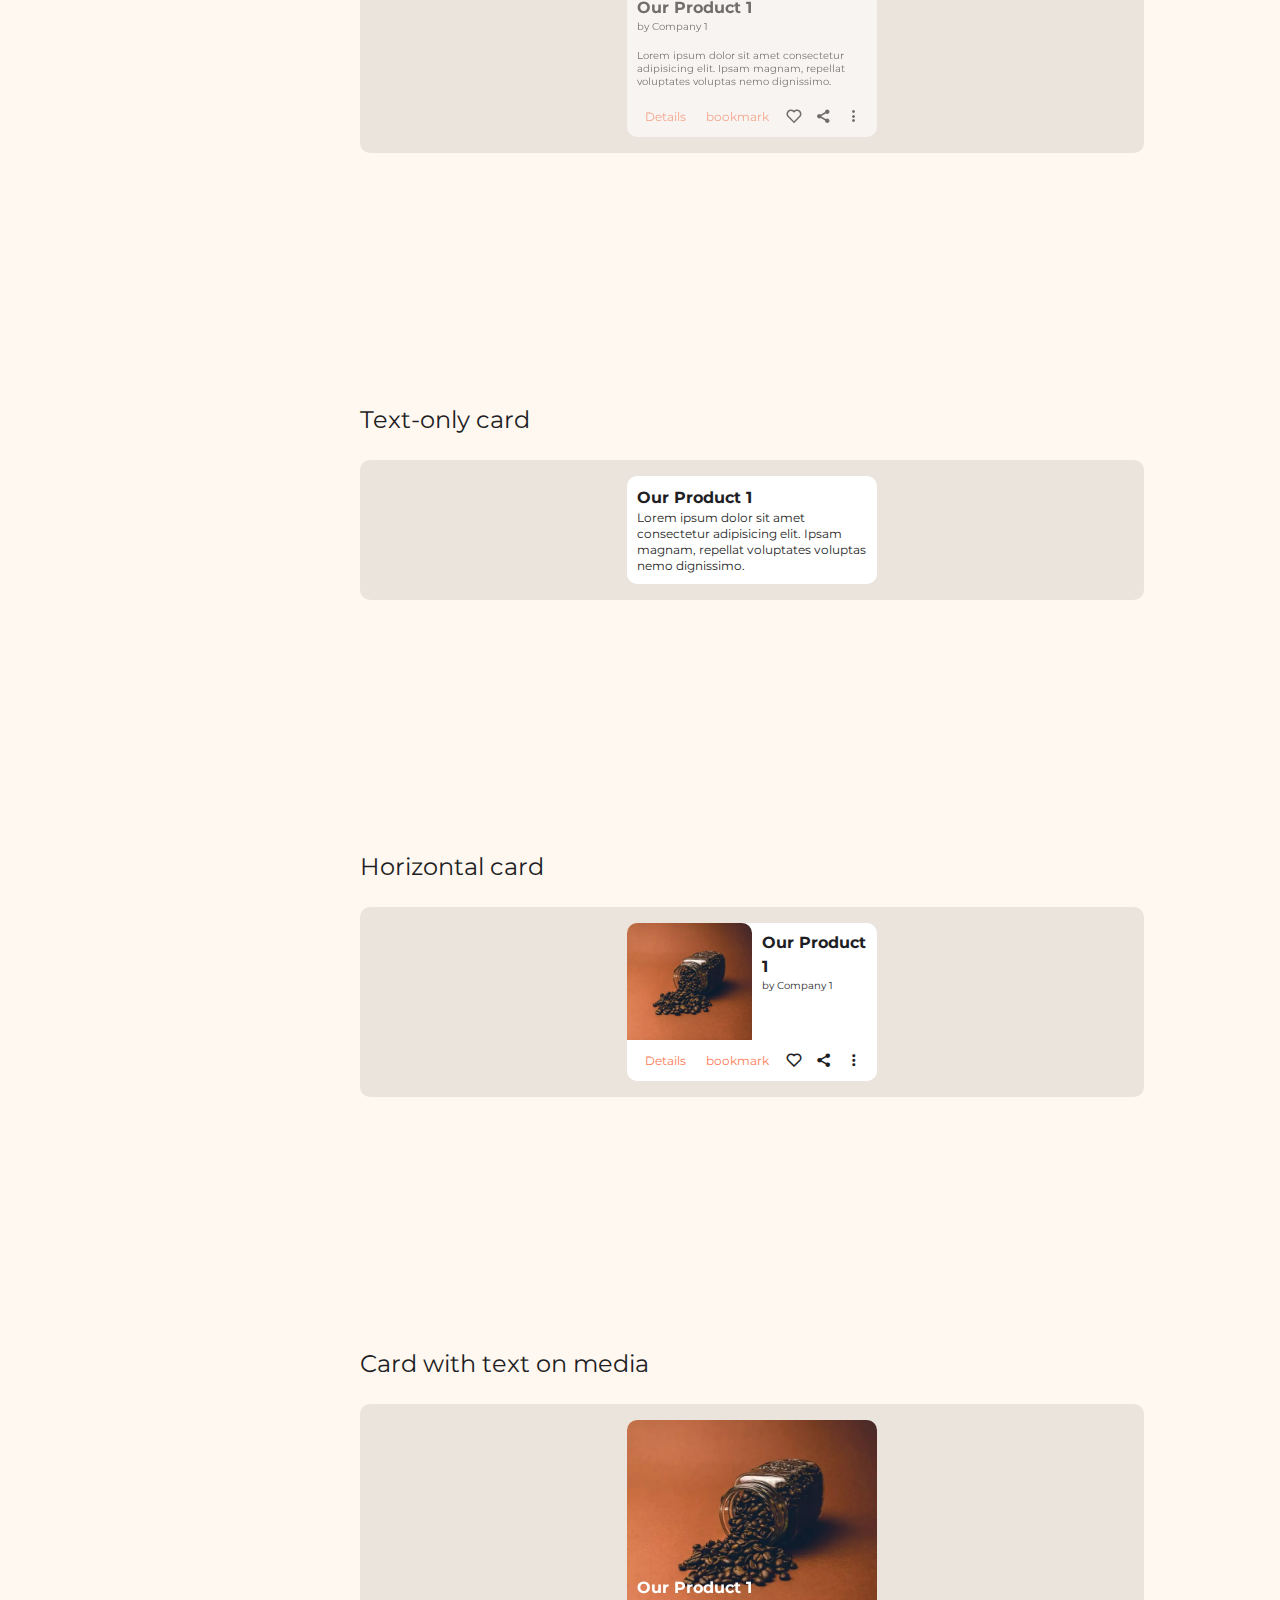
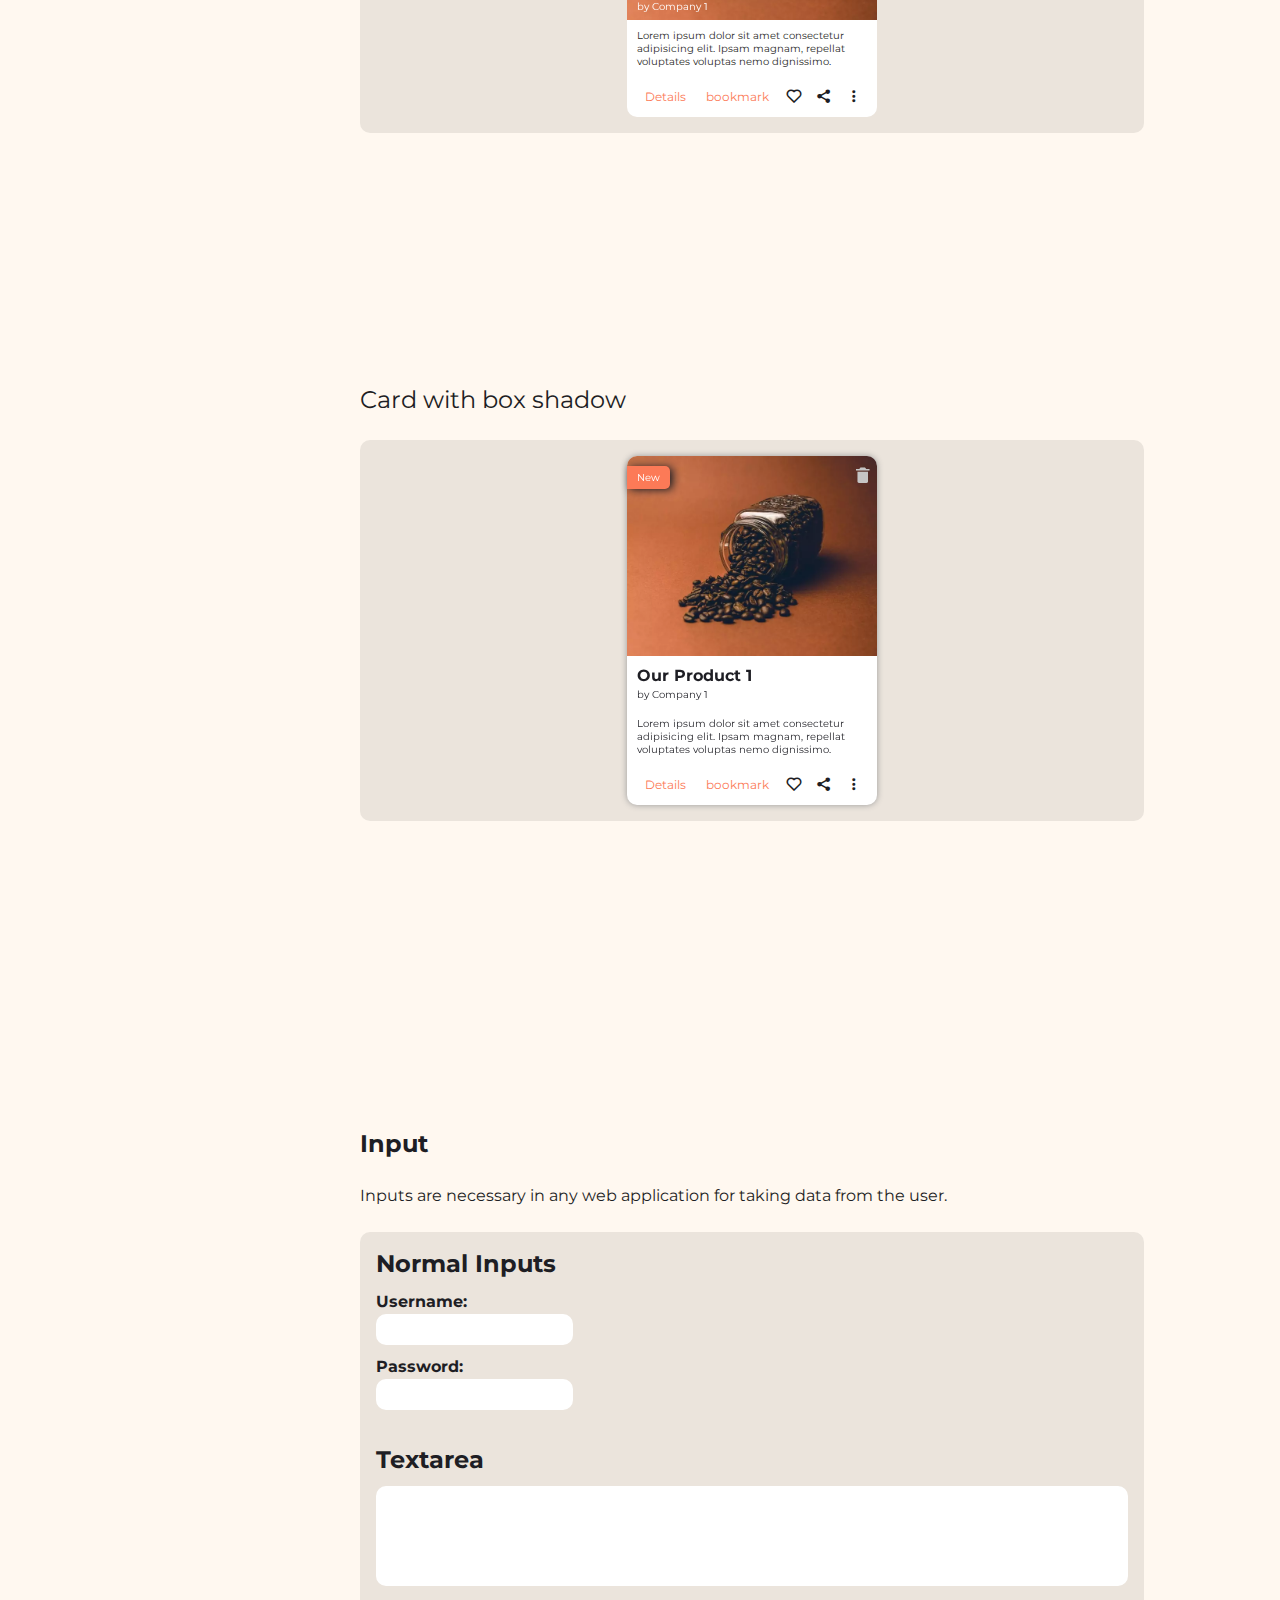
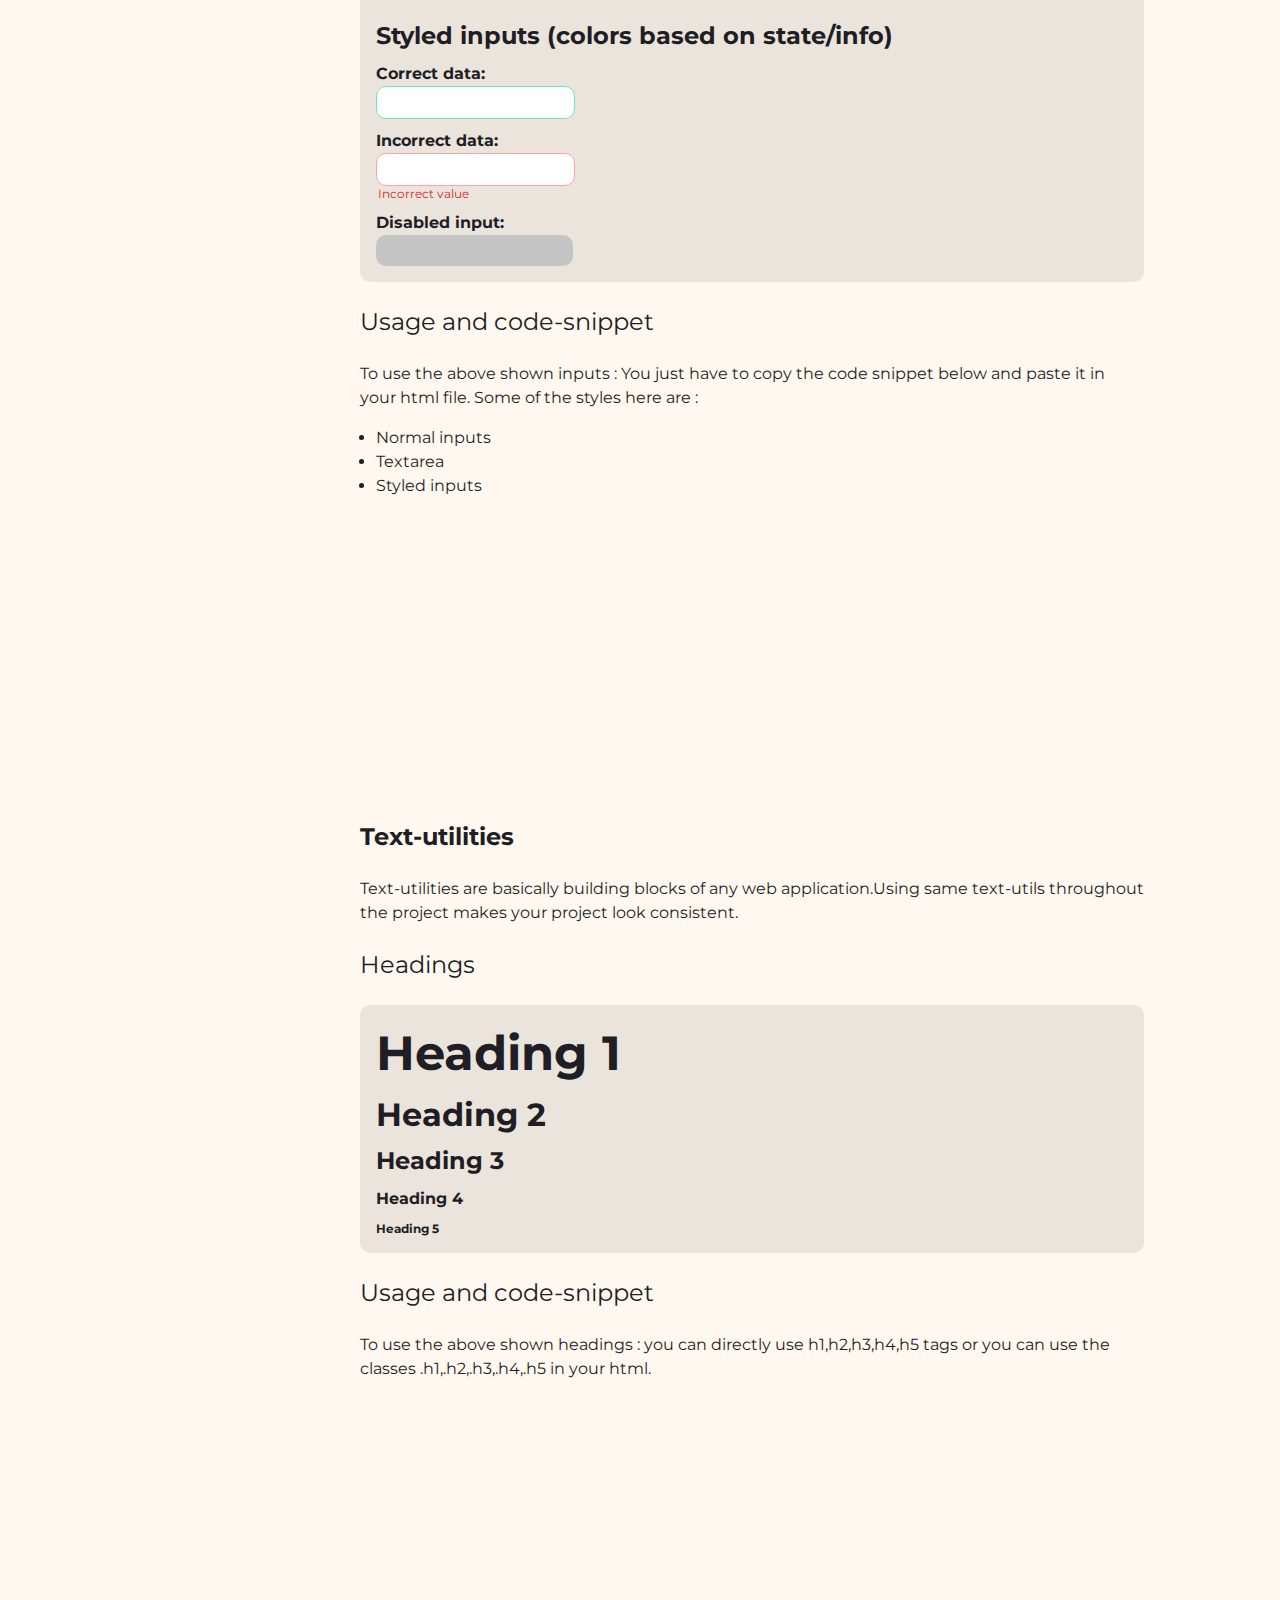
==== commit ee3cc911: "Update docsite.html" ====
--- a/docsite.html
+++ b/docsite.html
@@ -92,6 +92,9 @@
                     <li class="sidebar-list-item x-small-text">
                         <a class='sidebar-list-item' href="#lists">Lists</a>
                     </li>
+                    <li class="sidebar-list-item x-small-text">
+                        <a class='sidebar-list-item' href="#grids">Grids simplified</a>
+                    </li>
 
 
                 </ul>
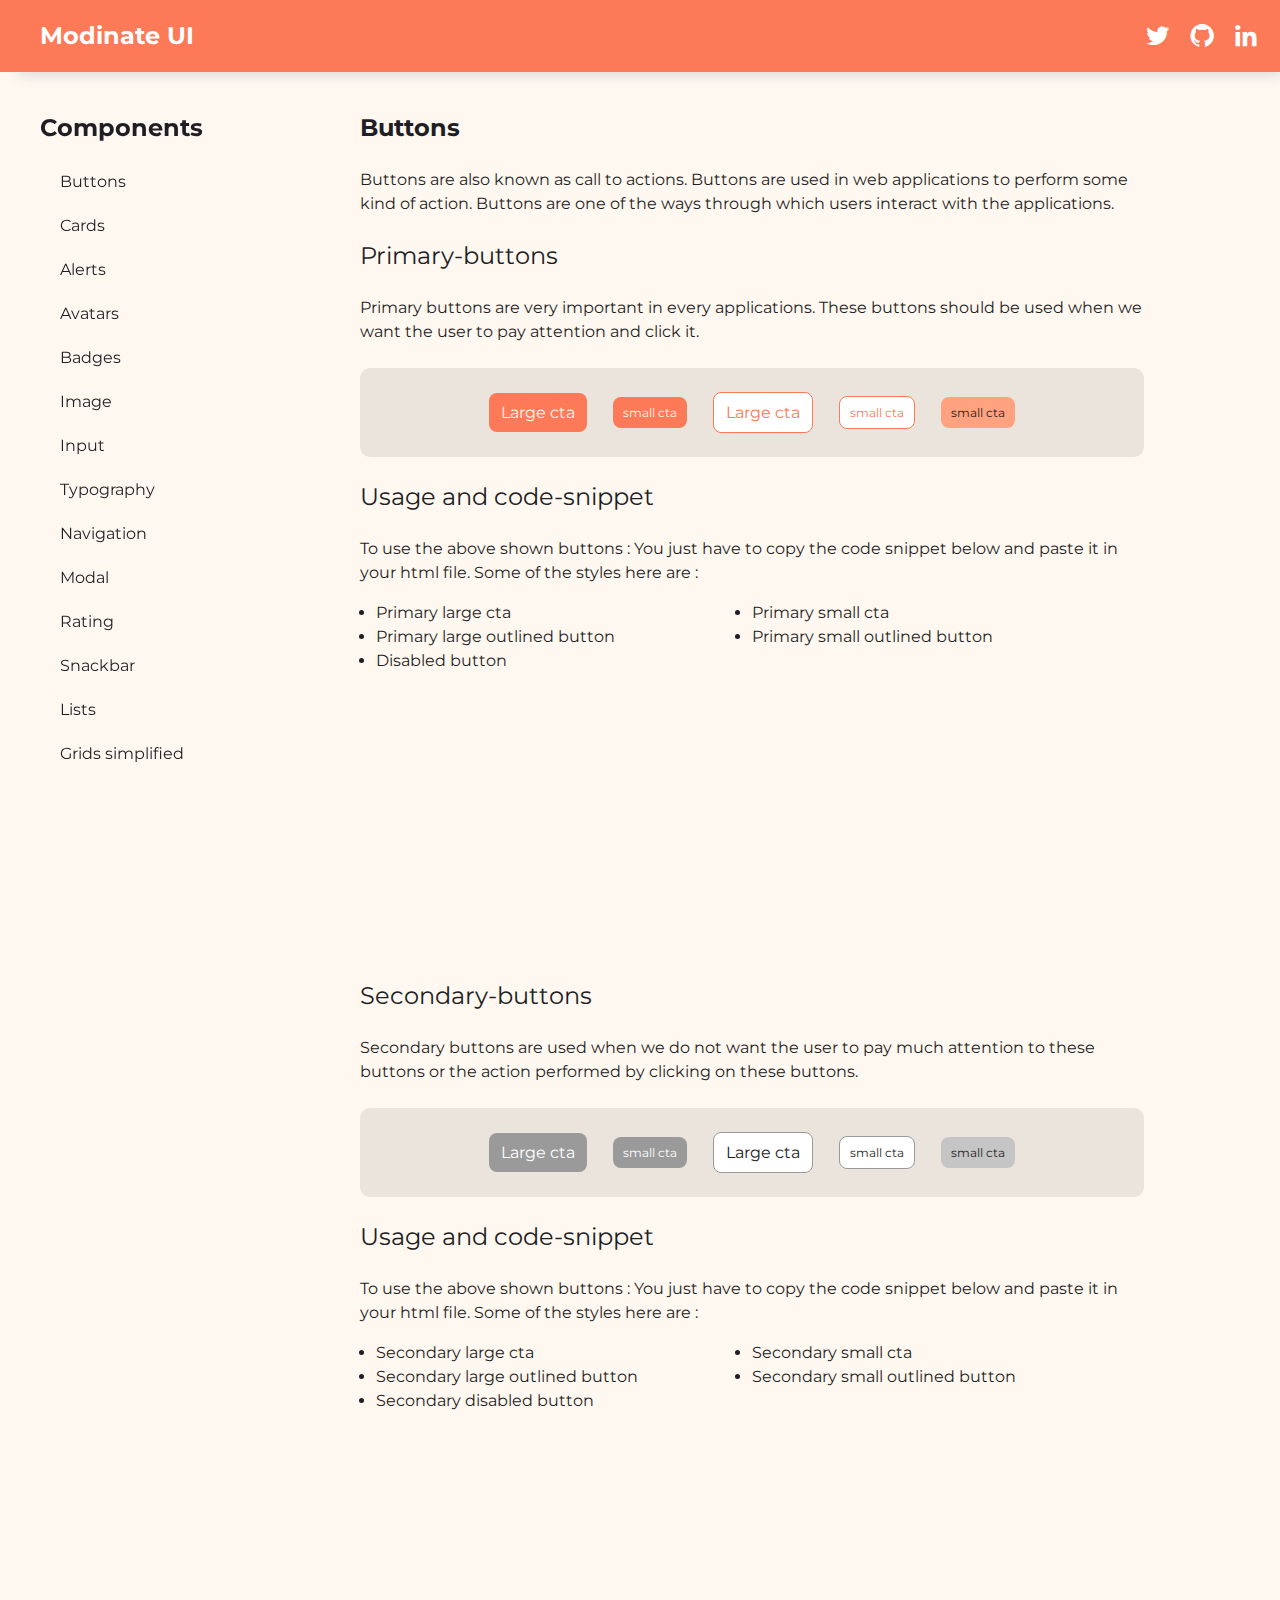
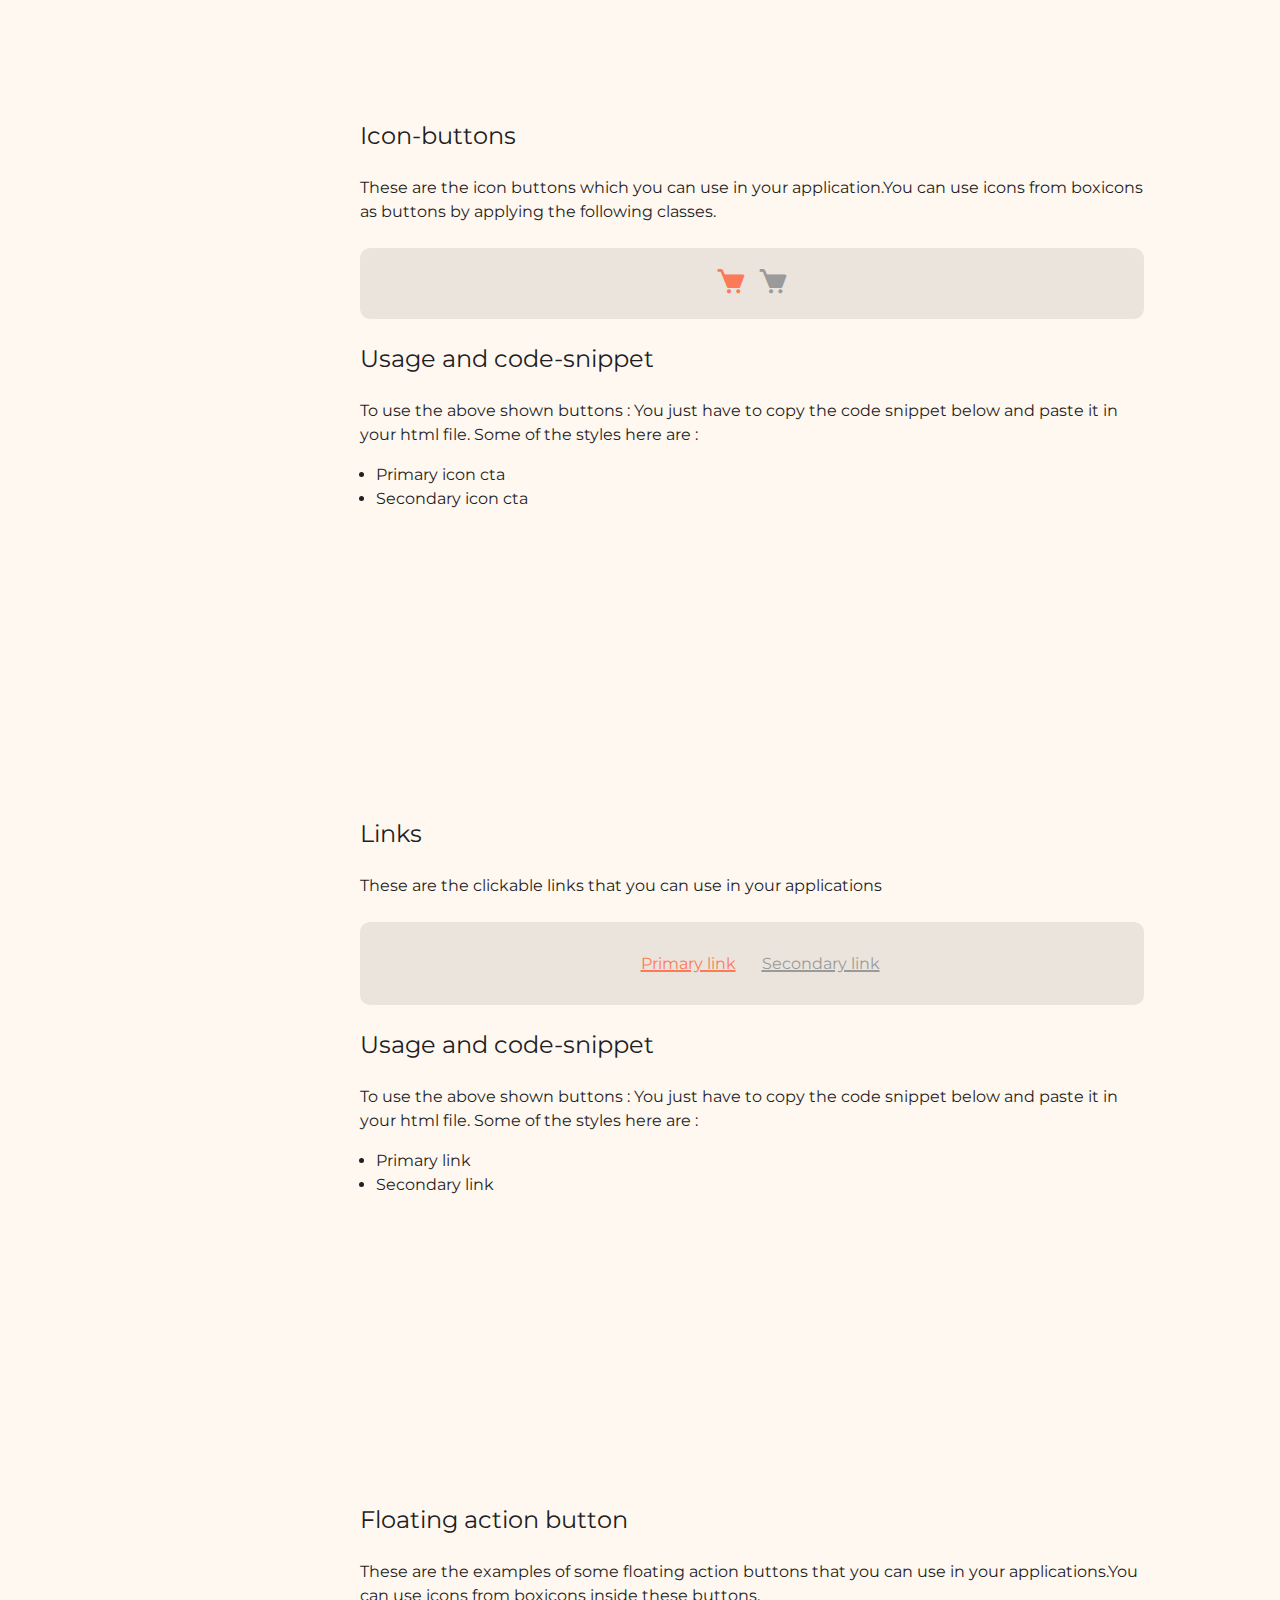
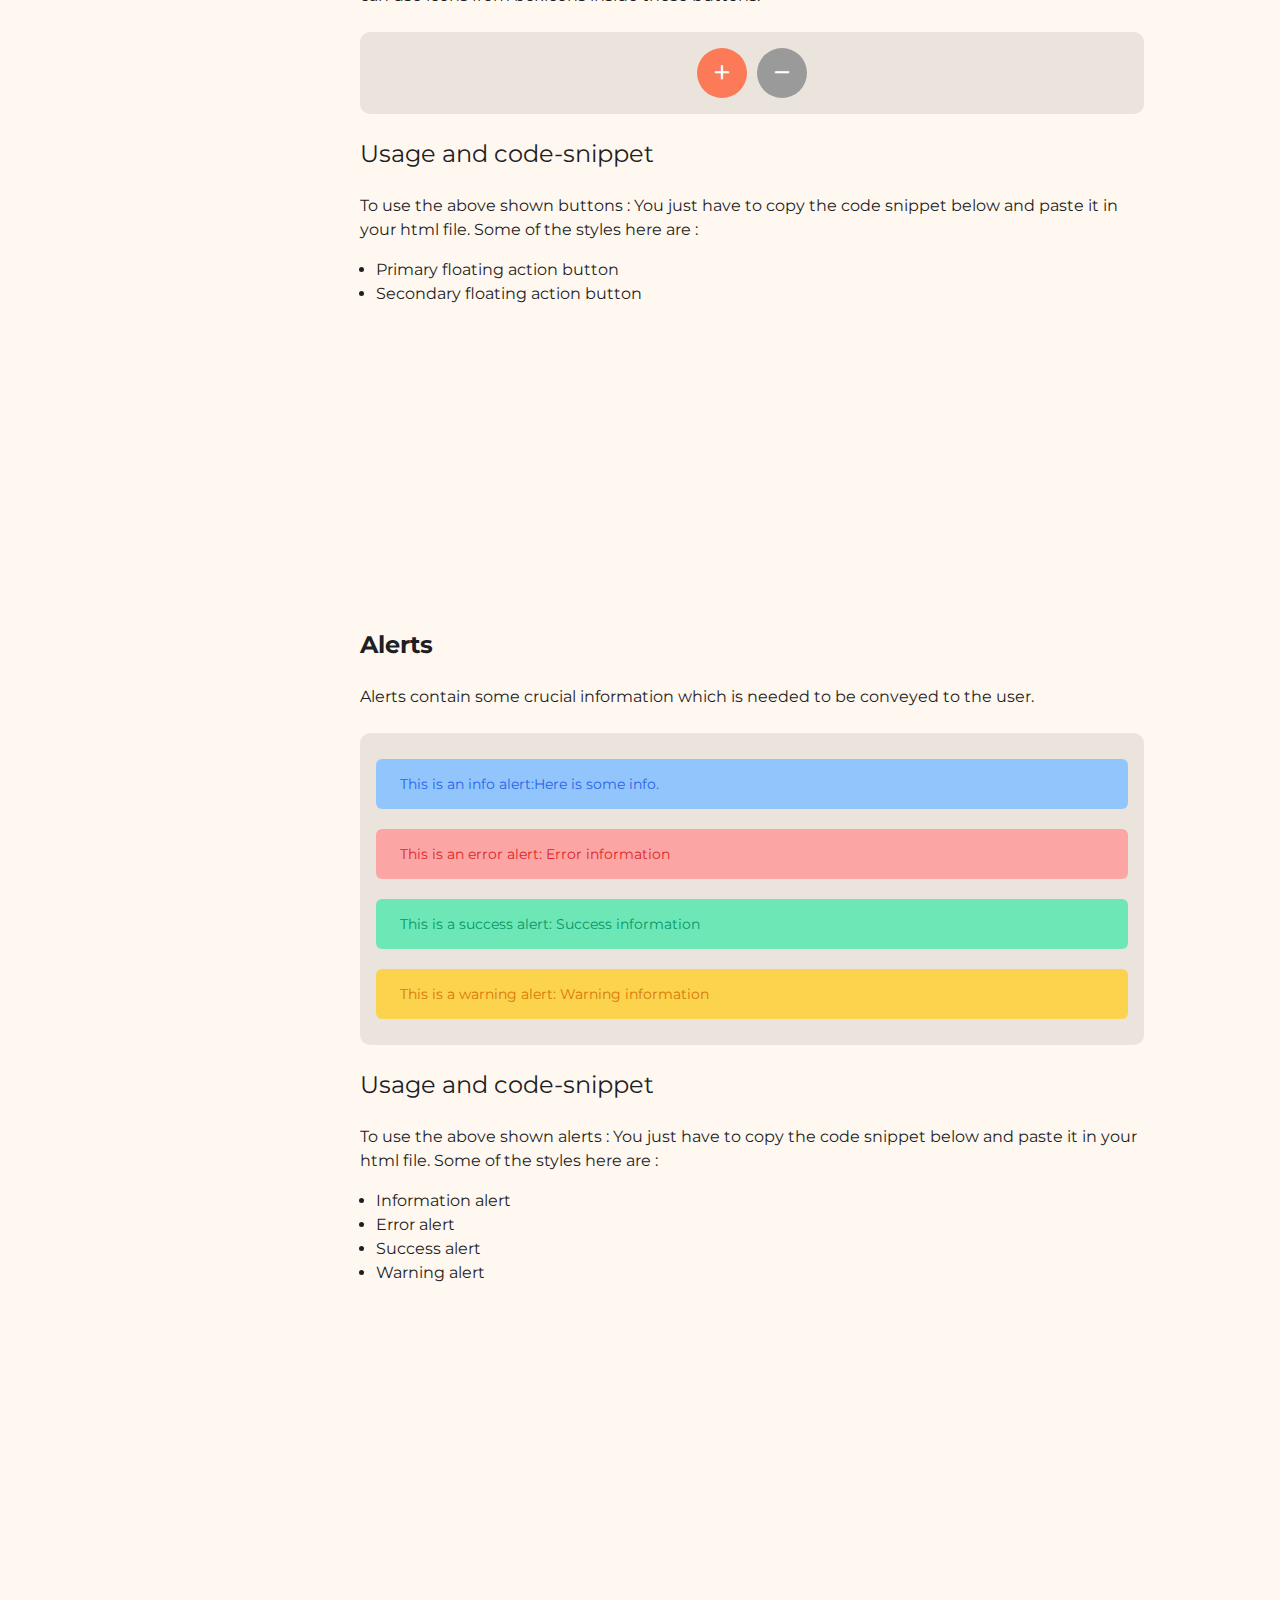
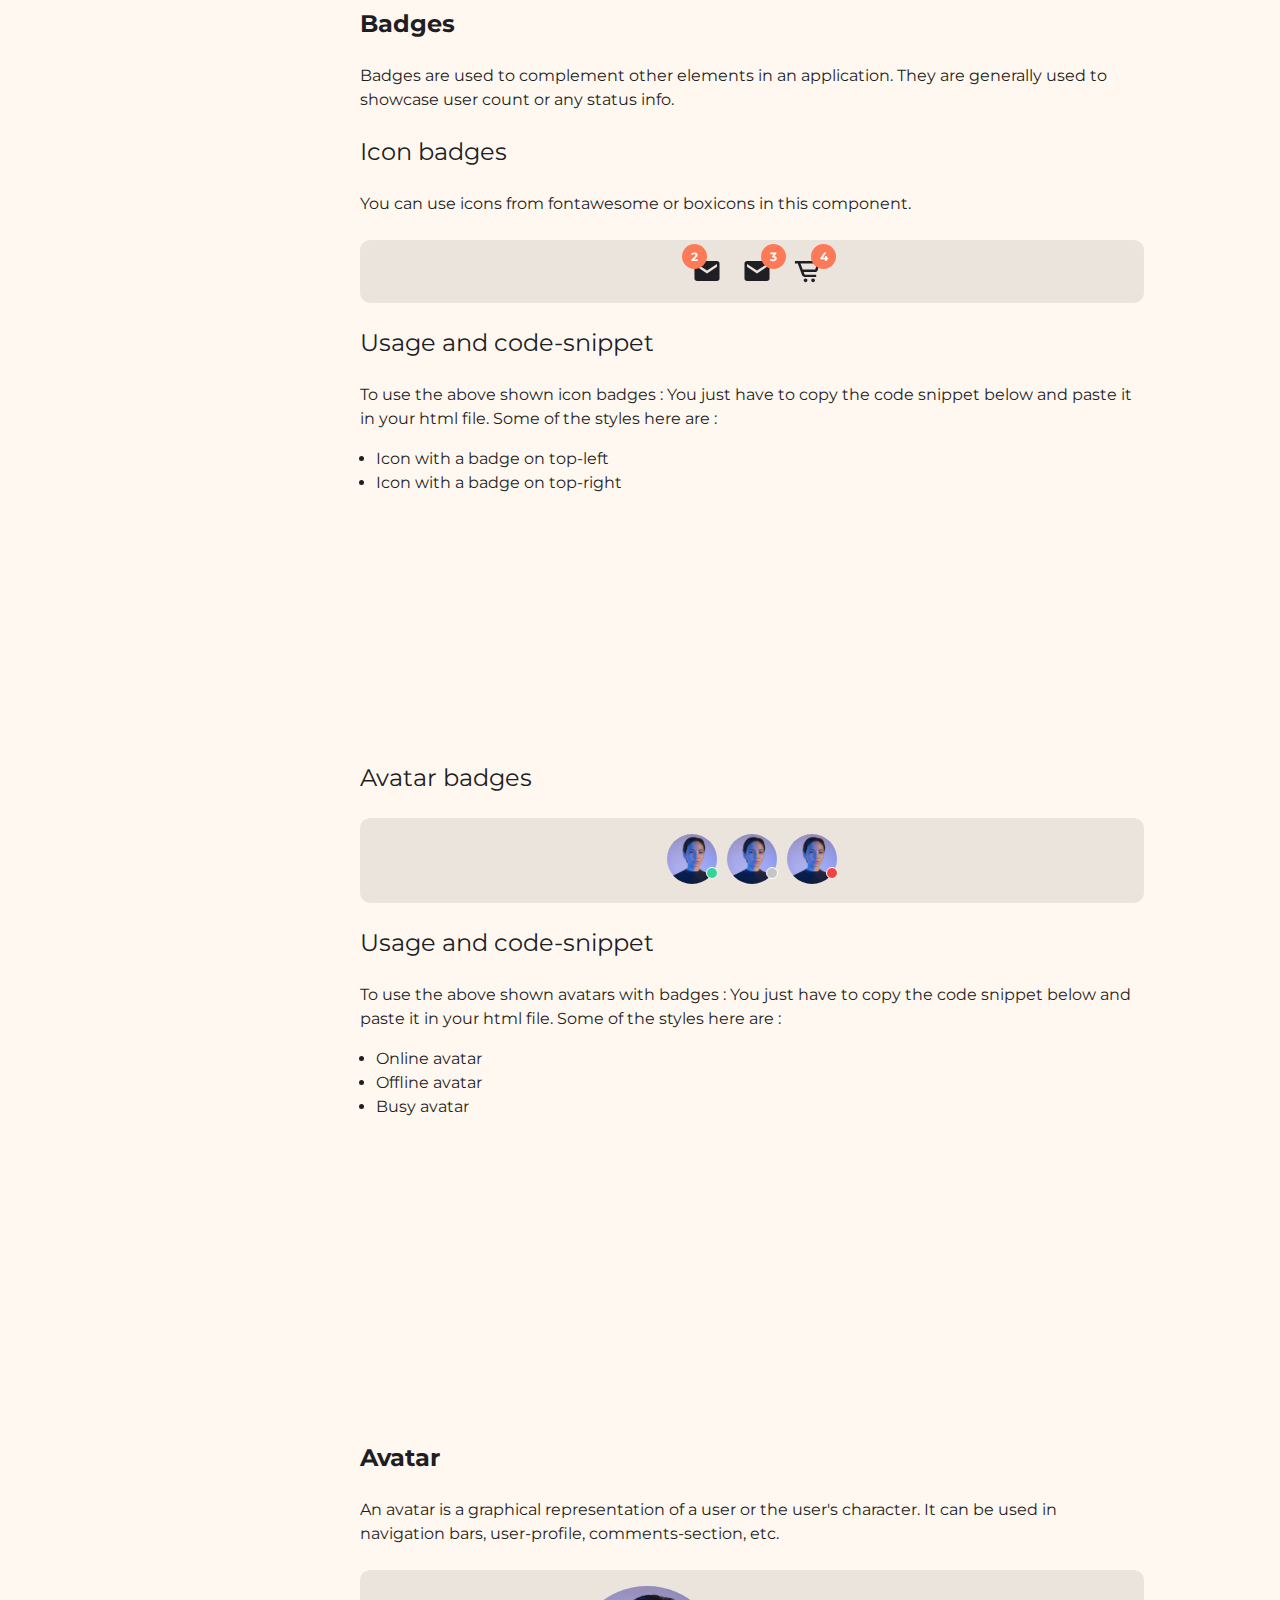
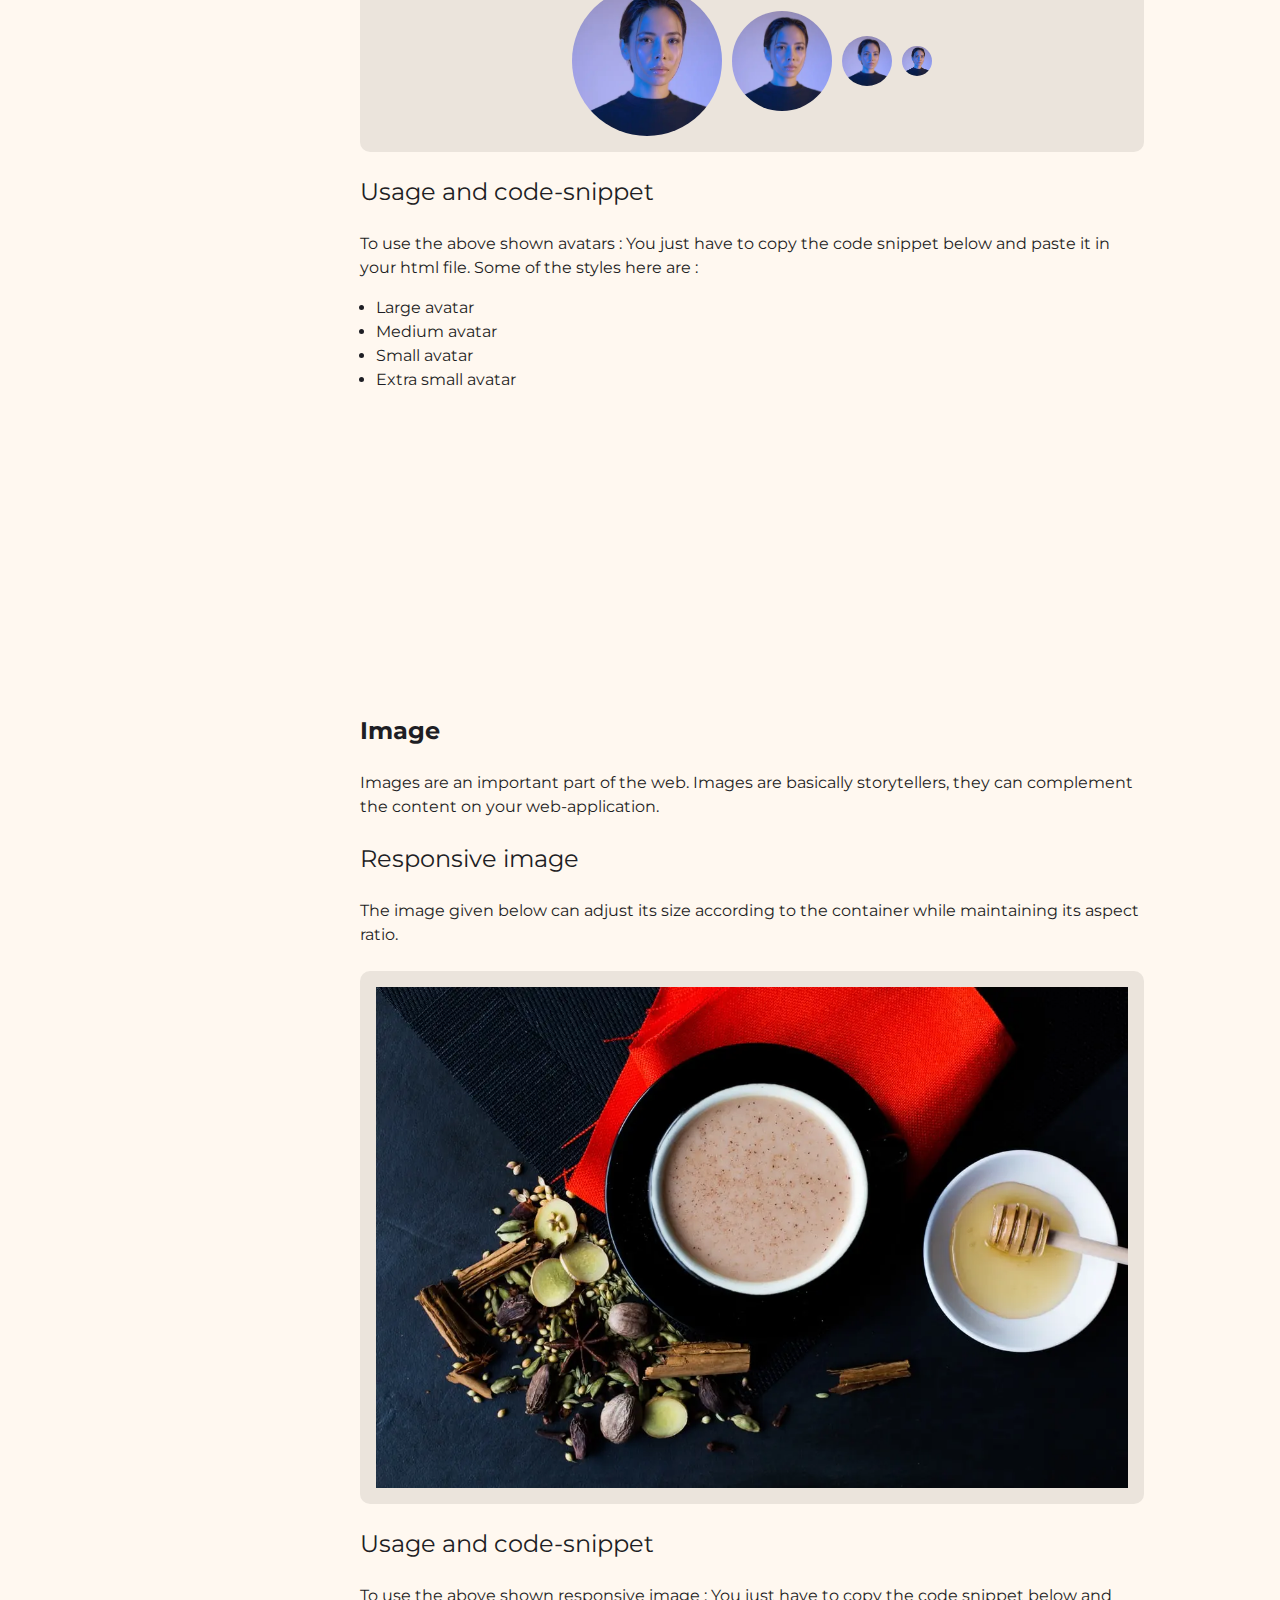
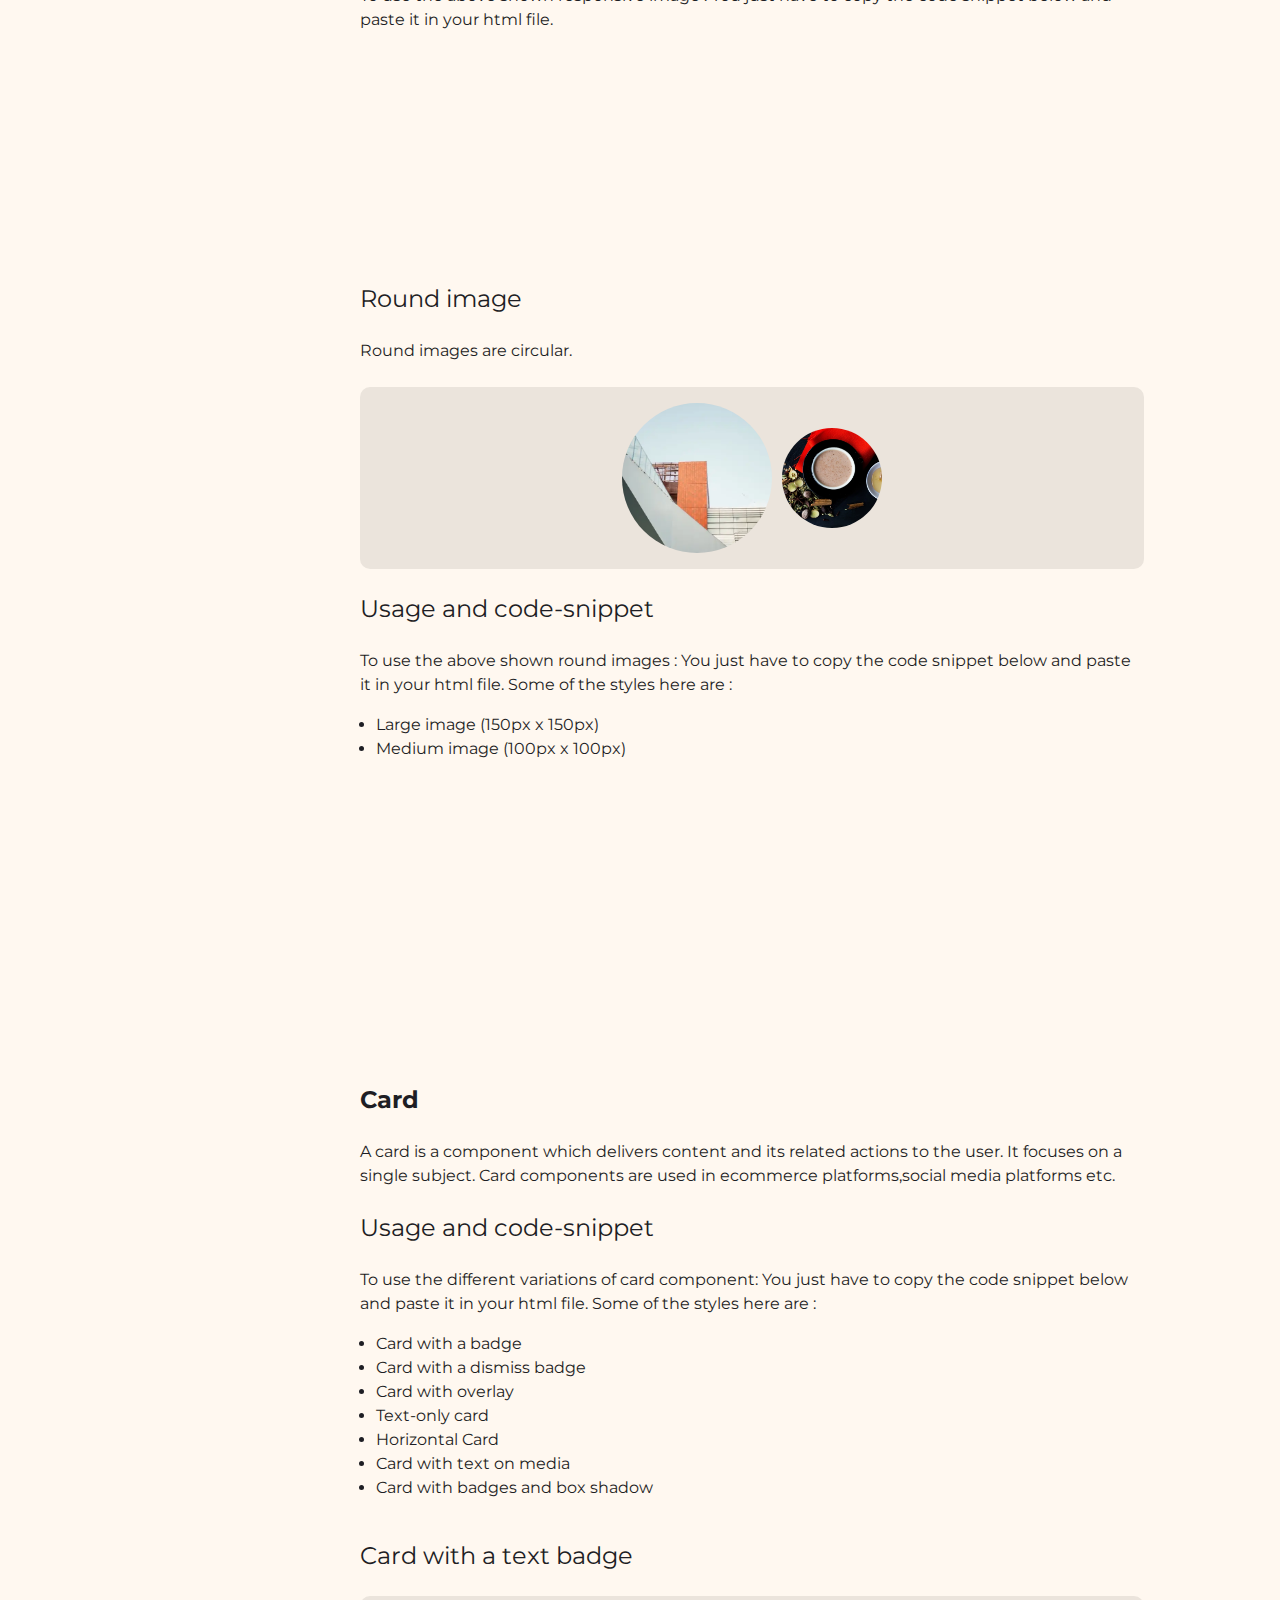
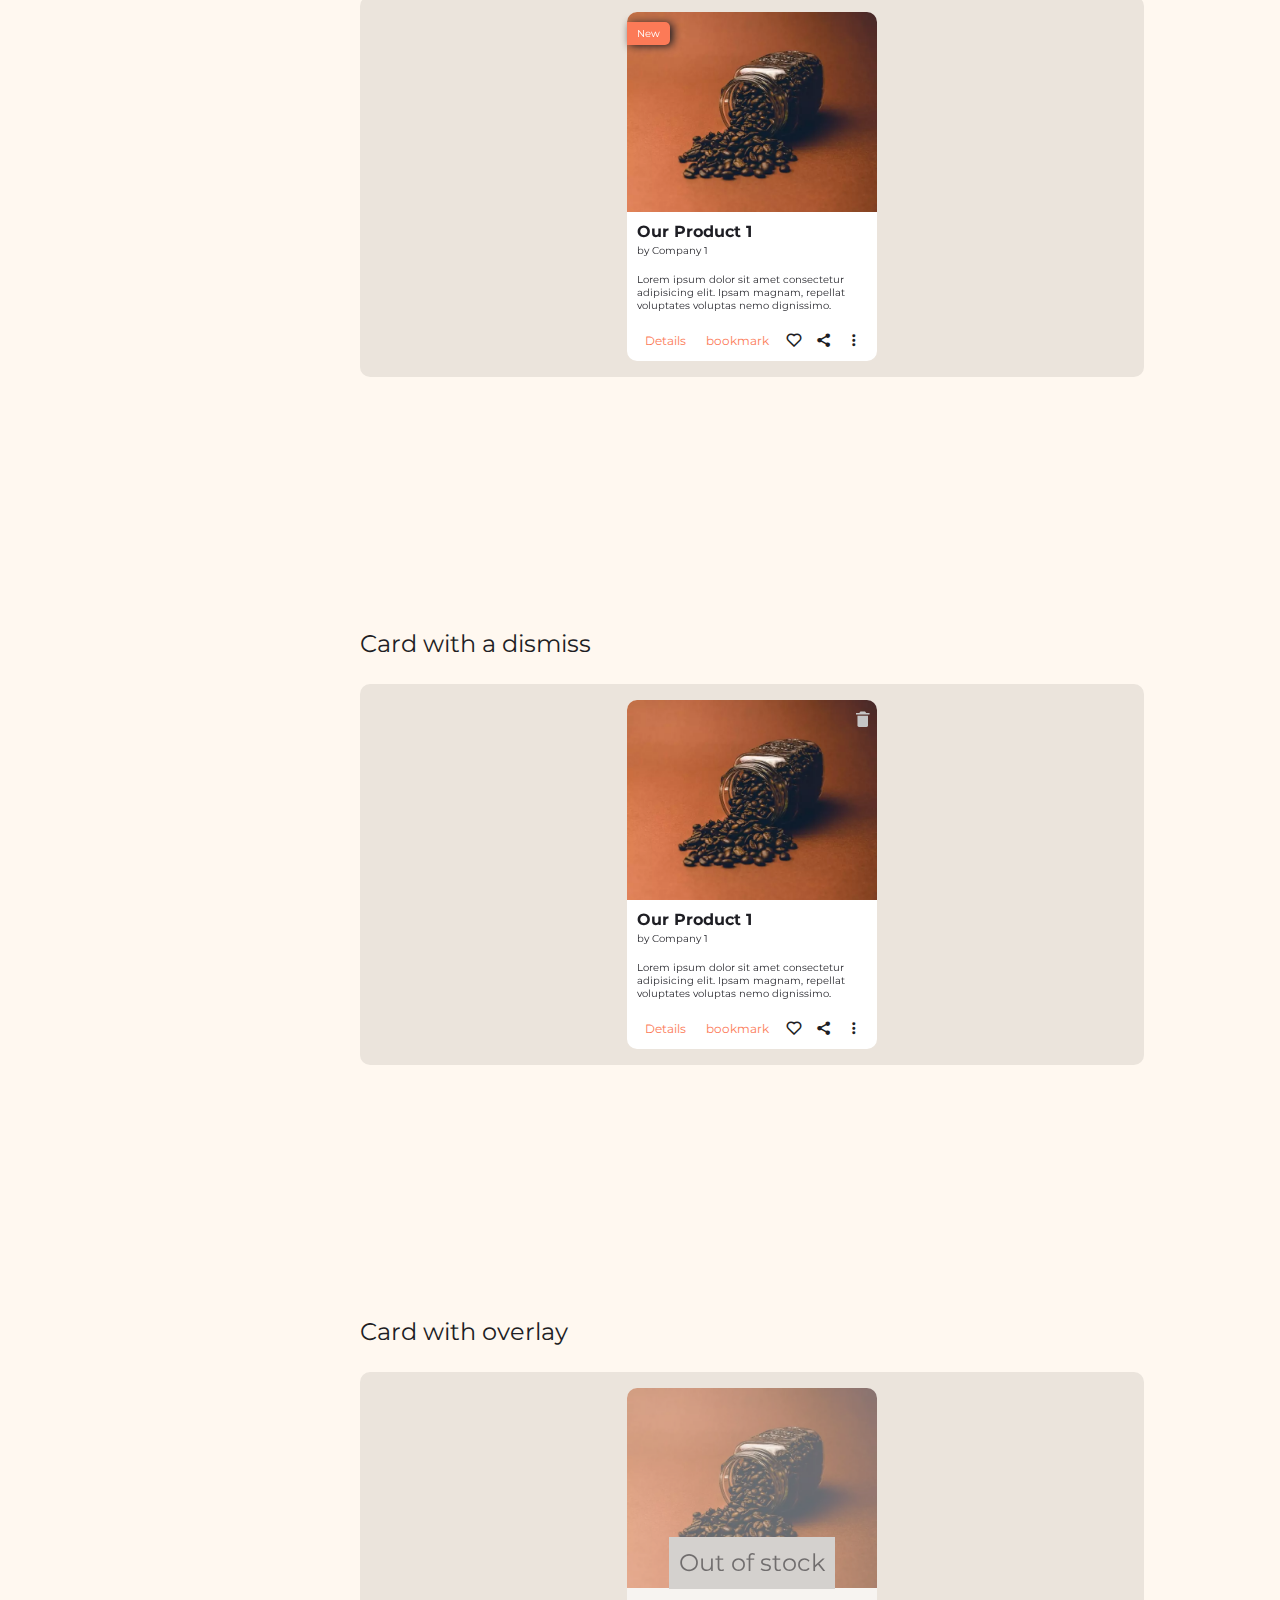
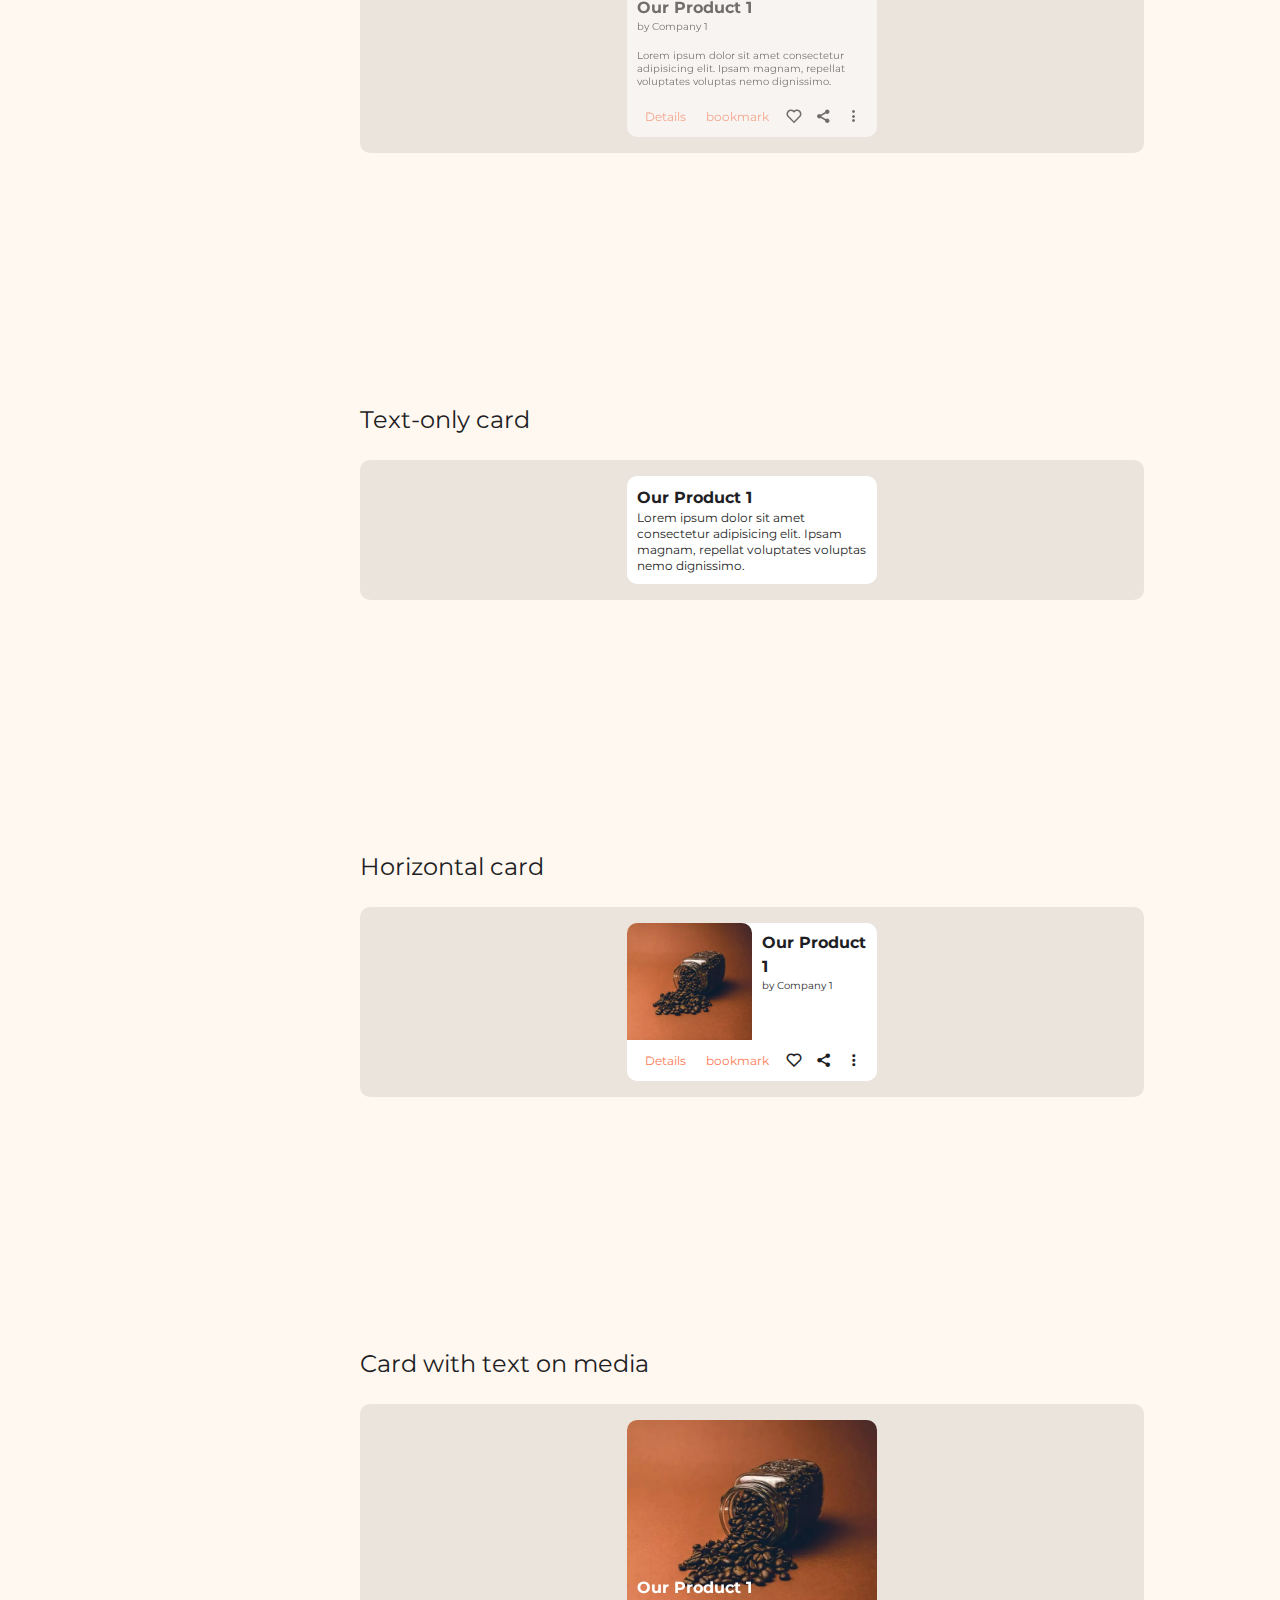
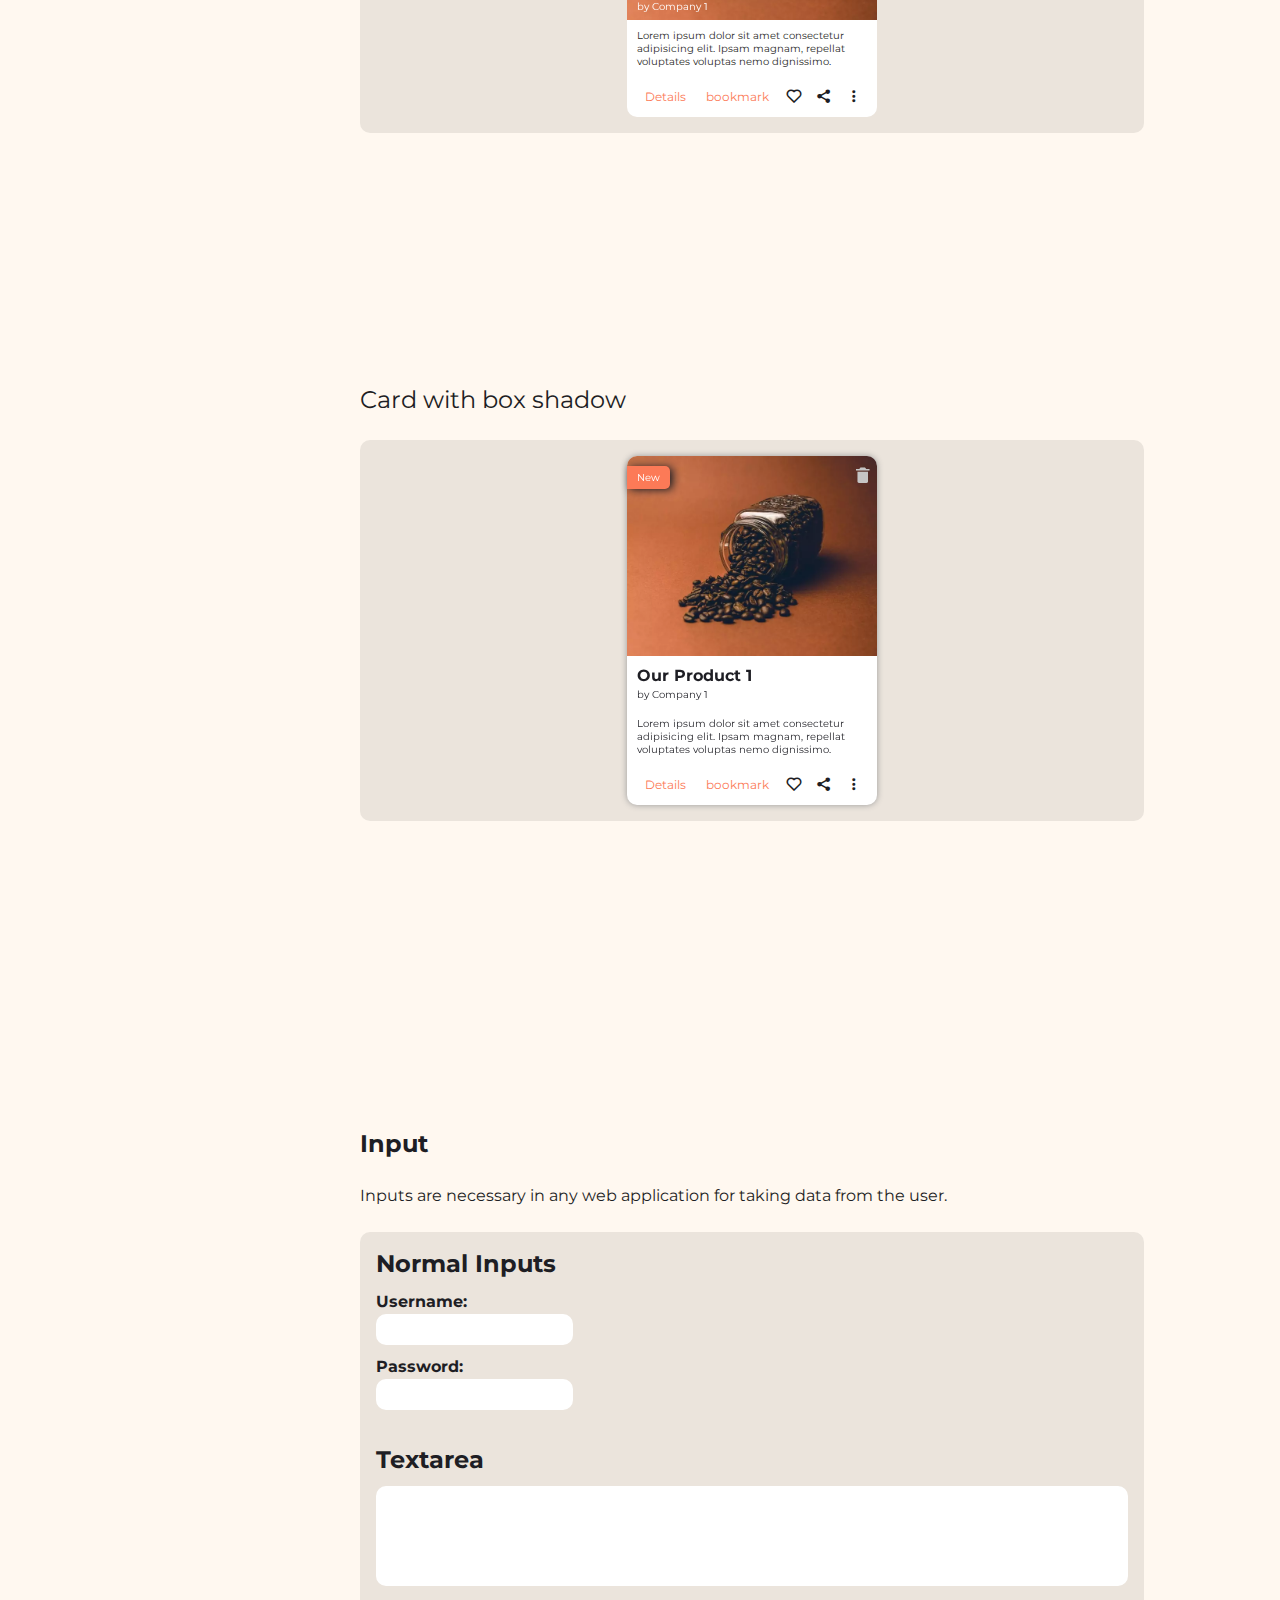
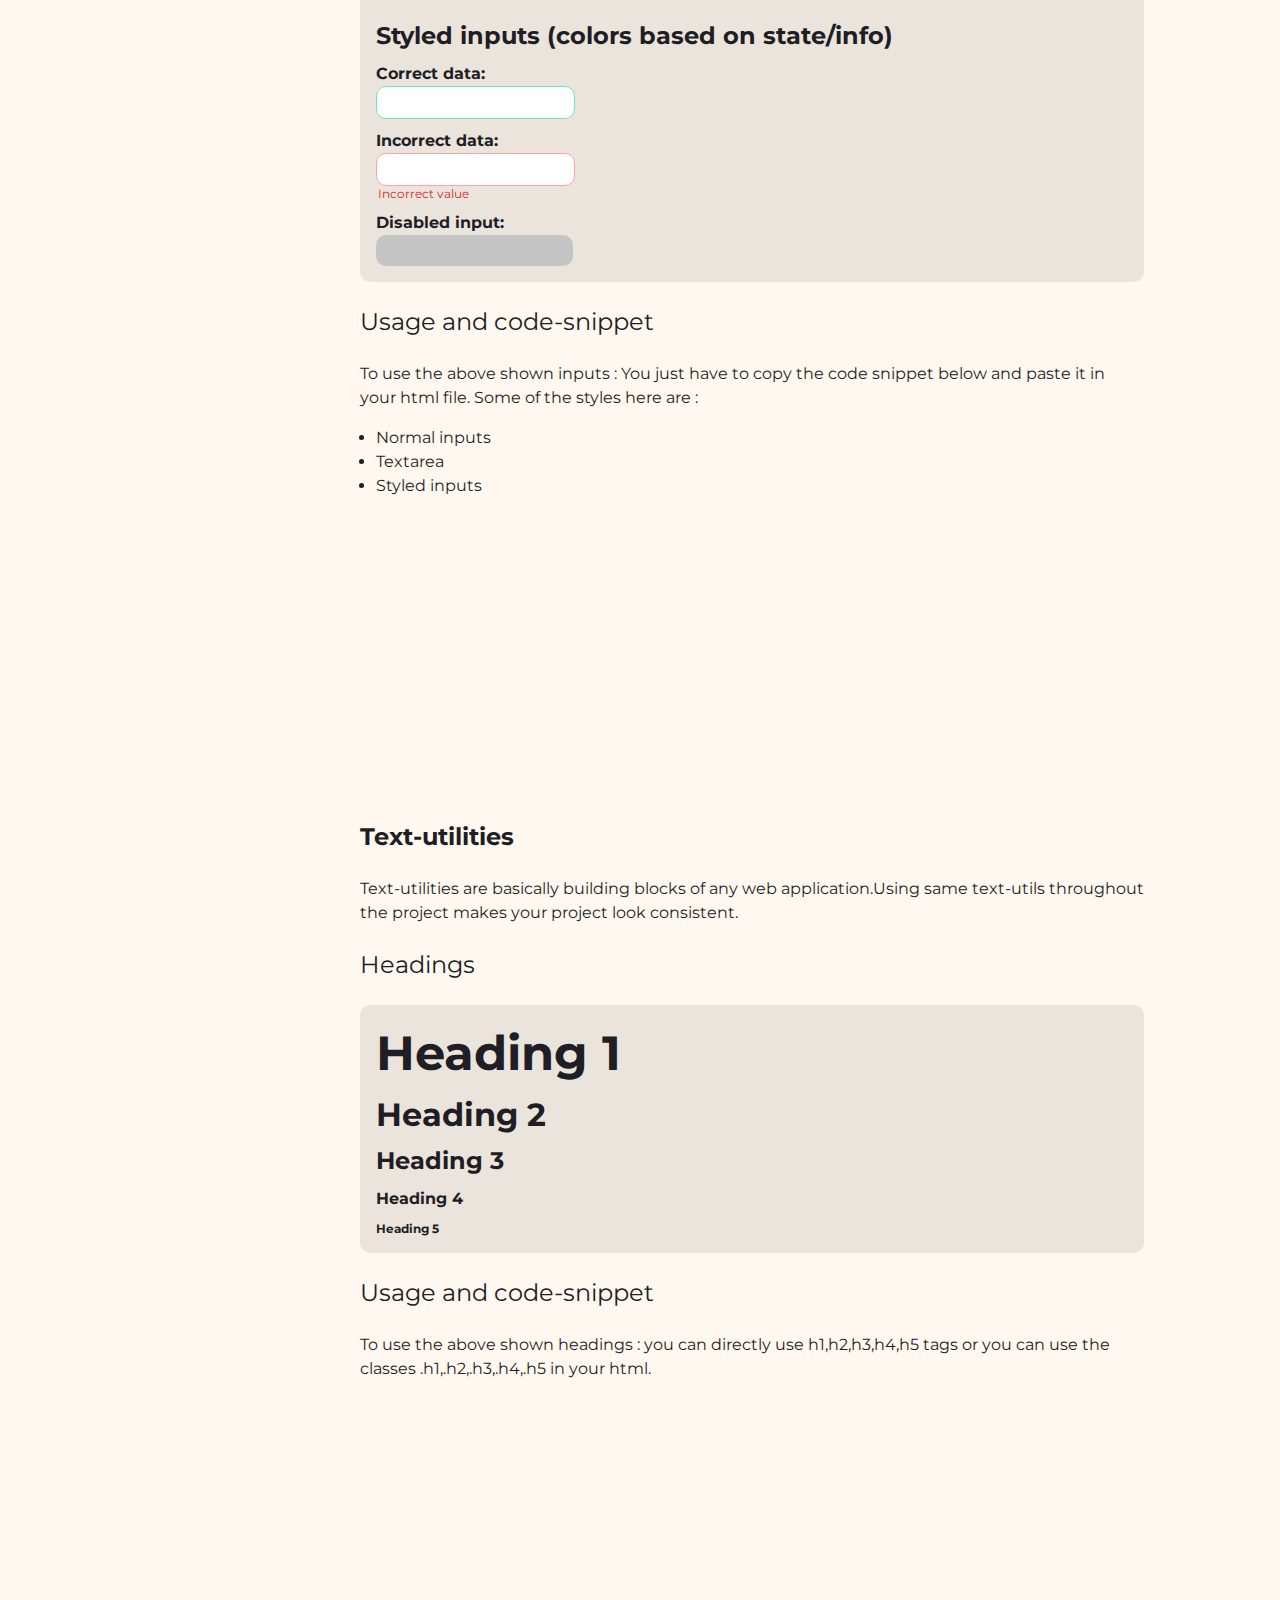
==== commit a72353f0: "feat:Added footer and installation page" ====
--- a/docsite.html
+++ b/docsite.html
@@ -50,50 +50,51 @@
             <div class="sidebar-container">
                 <div class="sidebar-heading">
                     <h3>Components</h3>
-                </div>
-                <ul class="sidebar-list">
-
-                    <li class="sidebar-list-item x-small-text mt-16">
-                        <a class='sidebar-list-item' href="#buttons">Buttons</a>
+                    <button class="btn-icon-secondary" id="dropdown-arrow"><i class='bx bx-chevron-up'></i></button>
+                </div>
+                <ul class="sidebar-list hide">
+
+                    <li class=" sidebar-list-item x-small-text mt-16">
+                        <a class='p-1' href="#buttons">Buttons</a>
                     </li>
                     <li class="sidebar-list-item x-small-text">
-                        <a class='sidebar-list-item' href="#cards">Cards</a>
+                        <a class='p-1' href="#cards">Cards</a>
                     </li>
                     <li class="sidebar-list-item x-small-text">
-                        <a class='sidebar-list-item' href="#alerts">Alerts</a>
+                        <a class='p-1' href="#alerts">Alerts</a>
                     </li>
                     <li class="sidebar-list-item x-small-text">
-                        <a class='sidebar-list-item' href="#avatars">Avatars</a>
+                        <a class='p-1' href="#avatars">Avatars</a>
                     </li>
                     <li class="sidebar-list-item x-small-text">
-                        <a class='sidebar-list-item' href="#badges">Badges</a>
+                        <a class='p-1' href="#badges">Badges</a>
                     </li>
                     <li class="sidebar-list-item x-small-text">
-                        <a class='sidebar-list-item' href="#images">Image</a>
+                        <a class='p-1' href="#images">Image</a>
                     </li>
                     <li class="sidebar-list-item x-small-text">
-                        <a class='sidebar-list-item' href="#inputs">Input</a>
+                        <a class='p-1' href="#inputs">Input</a>
                     </li>
                     <li class="sidebar-list-item x-small-text">
-                        <a class='sidebar-list-item' href="#text-utils">Typography</a>
+                        <a class='p-1' href="#text-utils">Typography</a>
                     </li>
                     <li class="sidebar-list-item x-small-text">
-                        <a class='sidebar-list-item' href="#navigation">Navigation</a>
+                        <a class='p-1' href="#navigation">Navigation</a>
                     </li>
                     <li class="sidebar-list-item x-small-text">
-                        <a class='sidebar-list-item' href="#modal-component">Modal</a>
+                        <a class='p-1' href="#modal-component">Modal</a>
                     </li>
                     <li class="sidebar-list-item x-small-text">
-                        <a class='sidebar-list-item' href="#ratings">Rating</a>
+                        <a class='p-1' href="#ratings">Rating</a>
                     </li>
                     <li class="sidebar-list-item x-small-text">
-                        <a class='sidebar-list-item' href="#snackbar-component">Snackbar</a>
+                        <a class='p-1' href="#snackbar-component">Snackbar</a>
                     </li>
                     <li class="sidebar-list-item x-small-text">
-                        <a class='sidebar-list-item' href="#lists">Lists</a>
+                        <a class='p-1' href="#lists">Lists</a>
                     </li>
                     <li class="sidebar-list-item x-small-text">
-                        <a class='sidebar-list-item' href="#grids">Grids simplified</a>
+                        <a class='p-1' href="#grids">Grids simplified</a>
                     </li>
 
 
@@ -1263,13 +1264,13 @@
                     <div class="list-container">
                         <ul class="stacked-list">
                             <li class="list-item stacked-list-item"> <img class="avatar-xsm round-img"
-                                    src="http://tiny.cc/2n7ouz" alt="">Notification 1</li>
+                                    src="./assets/profile.webp" alt="">Notification 1</li>
                             <li class="list-item stacked-list-item"> <img class="avatar-xsm round-img"
-                                    src="http://tiny.cc/2n7ouz" alt="">Notification 2</li>
+                                    src="./assets/profile.webp" alt="">Notification 2</li>
                             <li class="list-item stacked-list-item"> <img class="avatar-xsm round-img"
-                                    src="http://tiny.cc/2n7ouz" alt="">Notification 3</li>
+                                    src="./assets/profile.webp" alt="">Notification 3</li>
                             <li class="list-item stacked-list-item"> <img class="avatar-xsm round-img"
-                                    src="http://tiny.cc/2n7ouz" alt="">Notification 4</li>
+                                    src="./assets/profile.webp" alt="">Notification 4</li>
 
                         </ul>
                     </div>
@@ -1360,11 +1361,34 @@
 
         </main>
         <footer class="footer">
+            <h4>Made by Chirag Gupta</h4>
+            <nav>
+                <ul class="spaced-list spaced-list-icons mt-1">
+                    <li>
+                        <a href="https://twitter.com/Chirag__dev">
+                            <i class='bx bxl-twitter social-icons'></i>
+                        </a>
+                    </li>
+                    <li>
+                        <a href="https://github.com/Hardiegogo/Modinate_UI">
+                            <i class='bx bxl-github social-icons'></i>
+                        </a>
+                    </li>
+
+                    <li>
+                        <a href="https://www.linkedin.com/in/chirag-dev/">
+                            <i class='bx bxl-linkedin social-icons'></i>
+                        </a>
+                    </li>
+                </ul>
+
+            </nav>
 
 
         </footer>
     </div>
     <script src="./CSS_files/components/rating/rating.js"></script>
+    <script src="./CSS_files/components/sidebar/sidebar.js"></script>
 </body>
 
 </html>--- a/CSS_files/docsite.css
+++ b/CSS_files/docsite.css
@@ -1,17 +1,5 @@
-@import "style-guide.css";
-@import "./components/navbar/navbar.css";
-@import "./components/buttons/buttons.css";
-@import "./components/alerts/alerts.css";
-@import "./components/badges/badges.css";
-@import "./components/avatar/avatar.css";
-@import "./components/image/image.css";
-@import "./components/cards/cards.css";
-@import "./components/input/input.css";
-@import "./components/modal/modal.css";
-@import "./components/rating/rating.css";
-@import "./components/snackbar/snackbar.css";
-@import "./components/lists/lists.css";
-@import "./components/grids/grids.css";
+@import "./styles.css";
+
 
 *,
 *::before,
@@ -19,9 +7,6 @@
   margin: 0;
   padding: 0;
   box-sizing: border-box;
-}
-button{
-    all:unset;
 }
 
 .grid-list{
@@ -44,10 +29,6 @@
     'footer footer footer footer';
 }
 
-.primary{
-    color:var(--primary-color)
-}
-
 
 
 .navbar{
@@ -55,31 +36,7 @@
     box-shadow: 10px 12px 12px -8px rgba(222,222,222,1);
 }
 
-.sidebar{
-    grid-area: sidebar;
-}
-.sidebar-container{
-    position: sticky;
-    top:2rem;
-}
 
-
-.sidebar-list{
-    list-style: none;
-    
-}
-
-.sidebar-list-item{
-    padding: 1rem;
-    color: var(--black-shade);
-
-}
-
-.sidebar-list-item:hover,.sidebar-list-item:focus{
-    
-    font-weight: 600;
-    background-color: #EBE4DC;
-}
 
 /* main */
 
@@ -119,6 +76,11 @@
 
 .footer{
     grid-area: footer;
+    background-color: var(--primary-color);
+    color: var(--pure-white);
+    padding:var(--lg-space);
+    display: grid;
+    place-items: center;
 }
 
 @media screen and (max-width:600px) {
@@ -130,6 +92,10 @@
         'content'
         'footer';
 
+    }
+
+    .hide{
+        display: none;
     }
     .content{
         width: 100%;
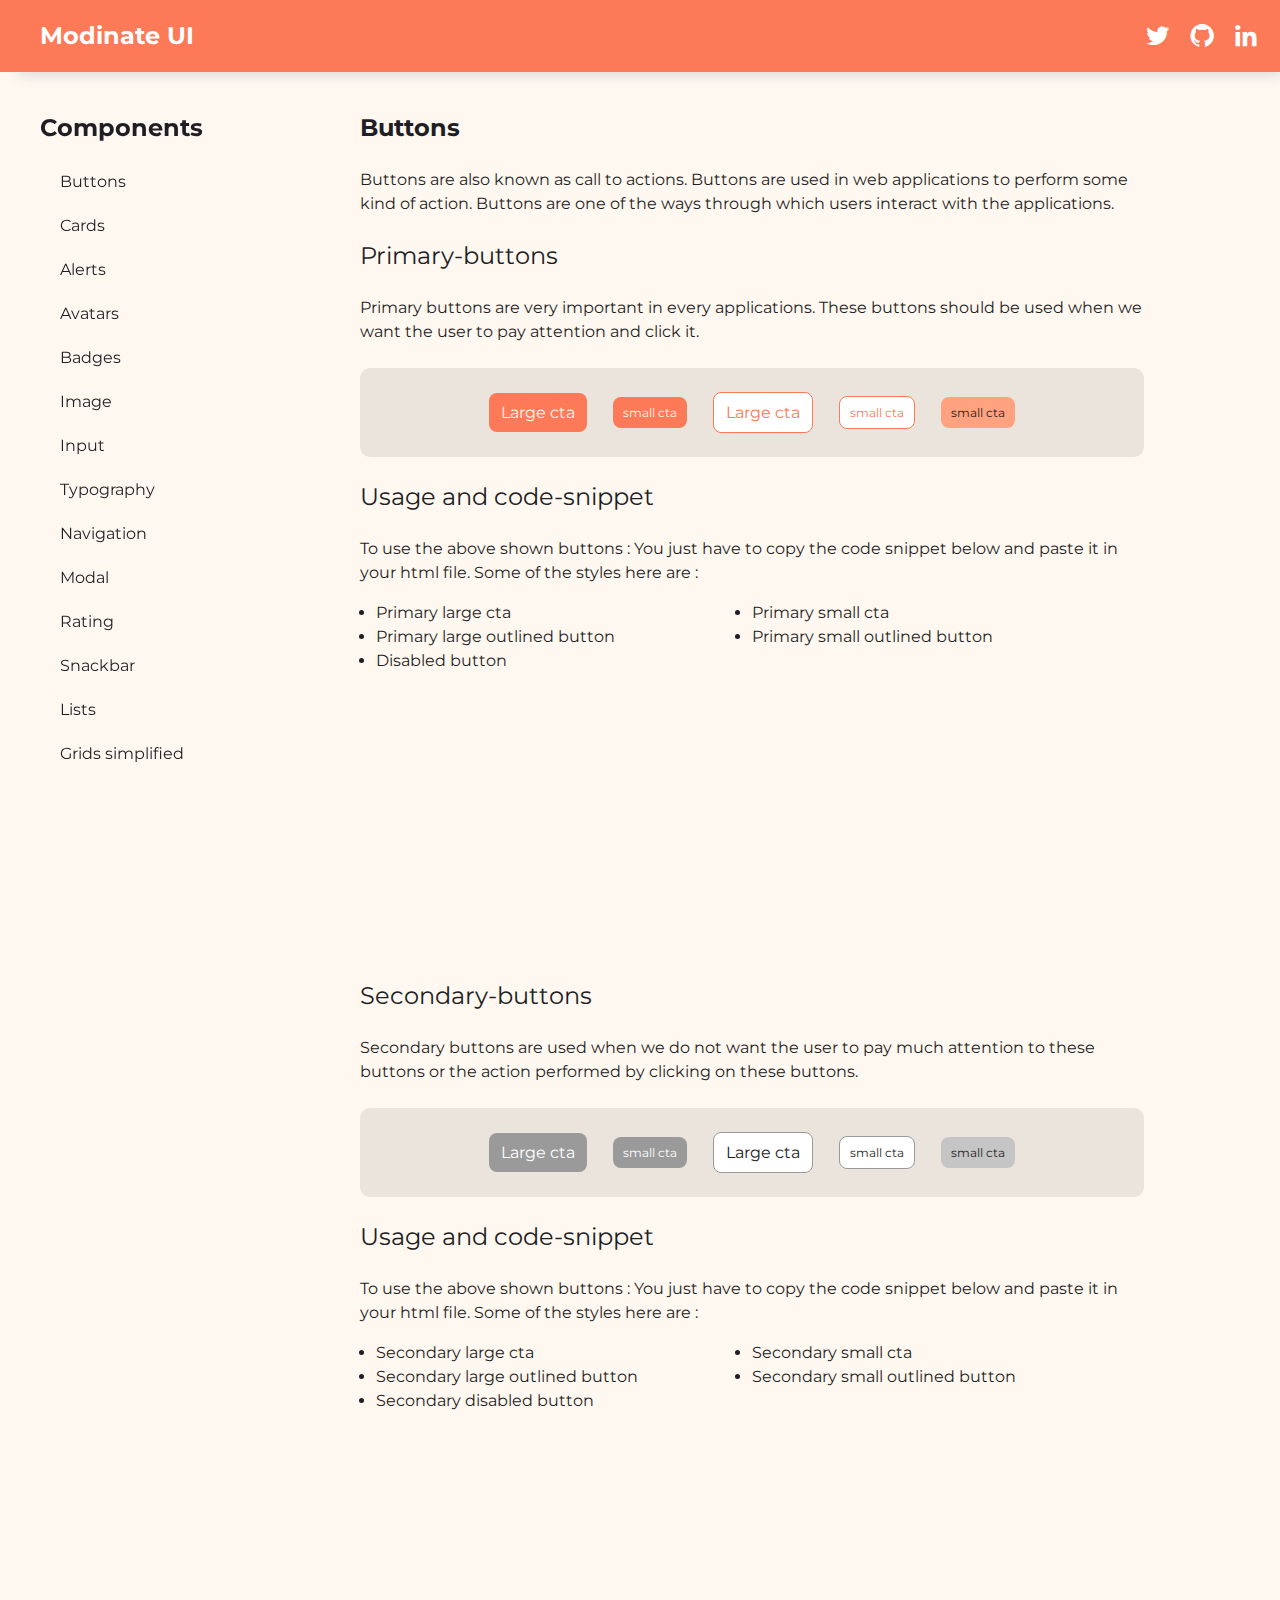
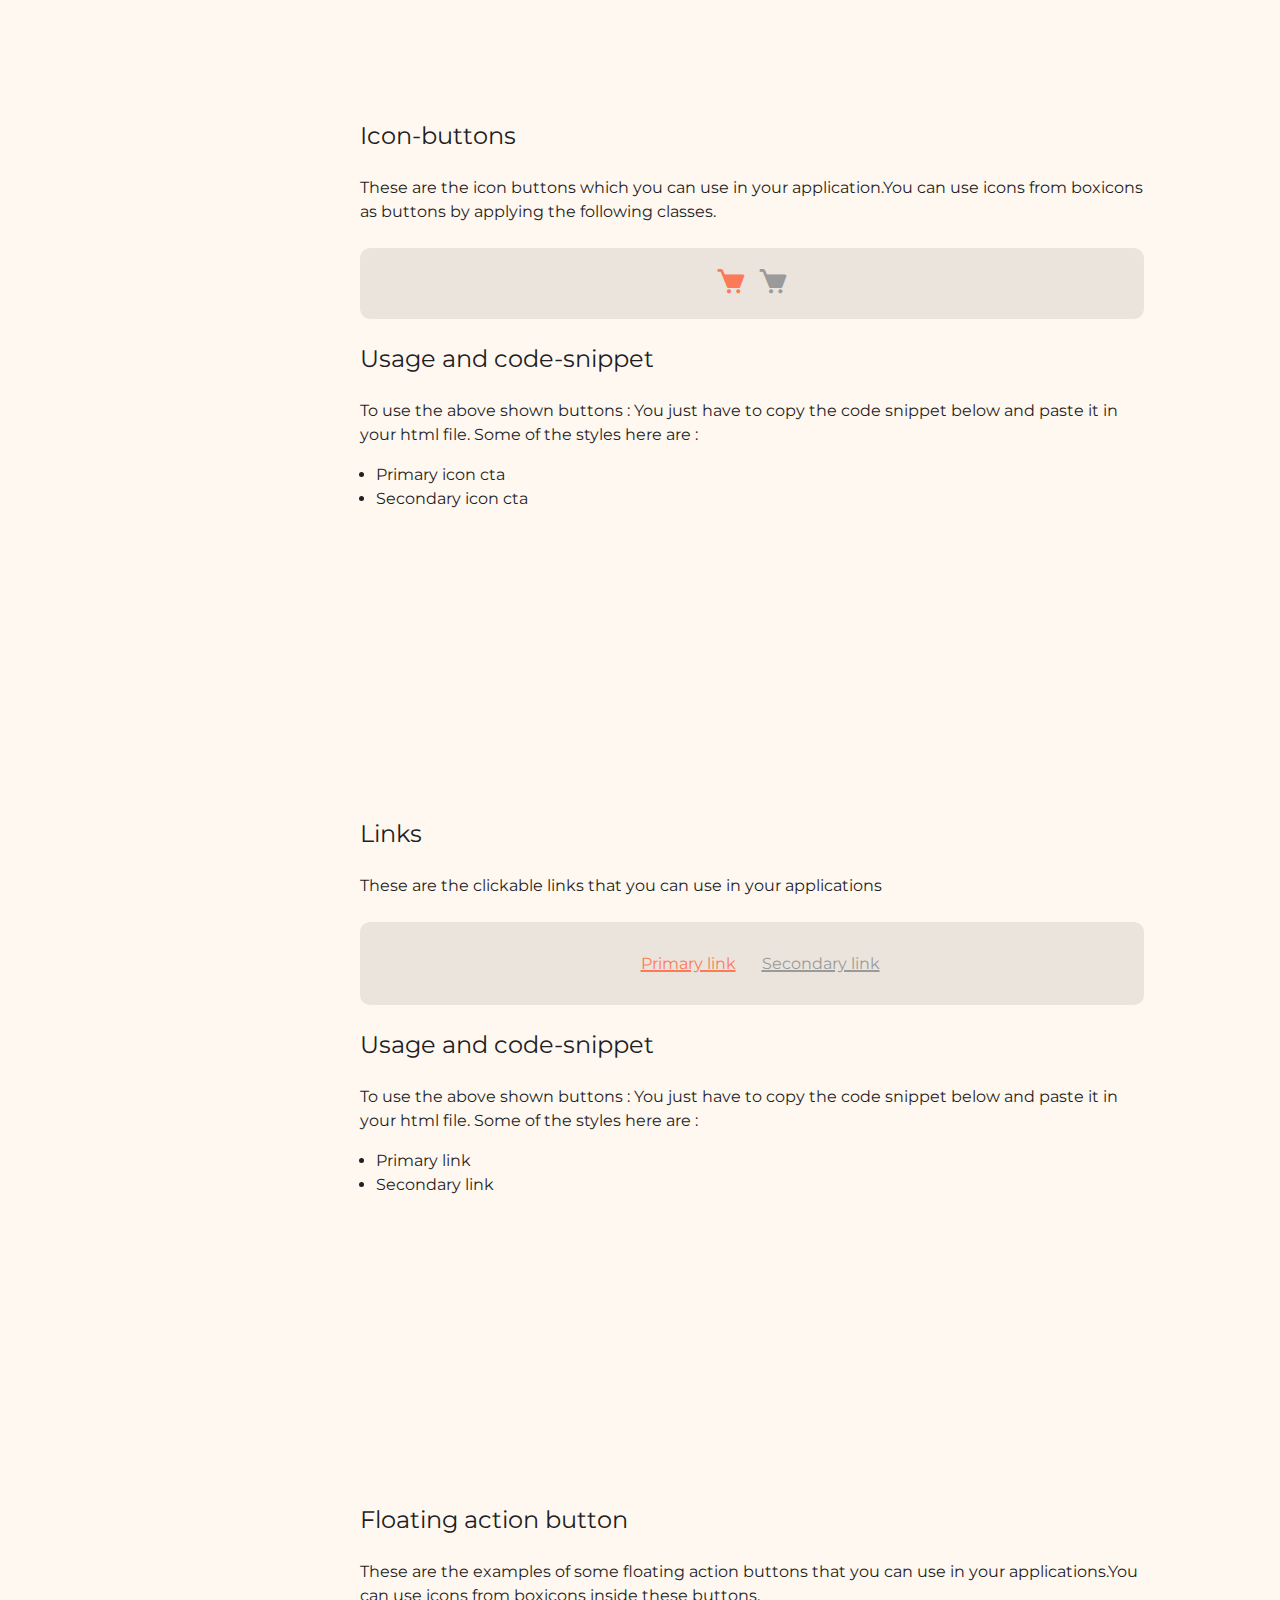
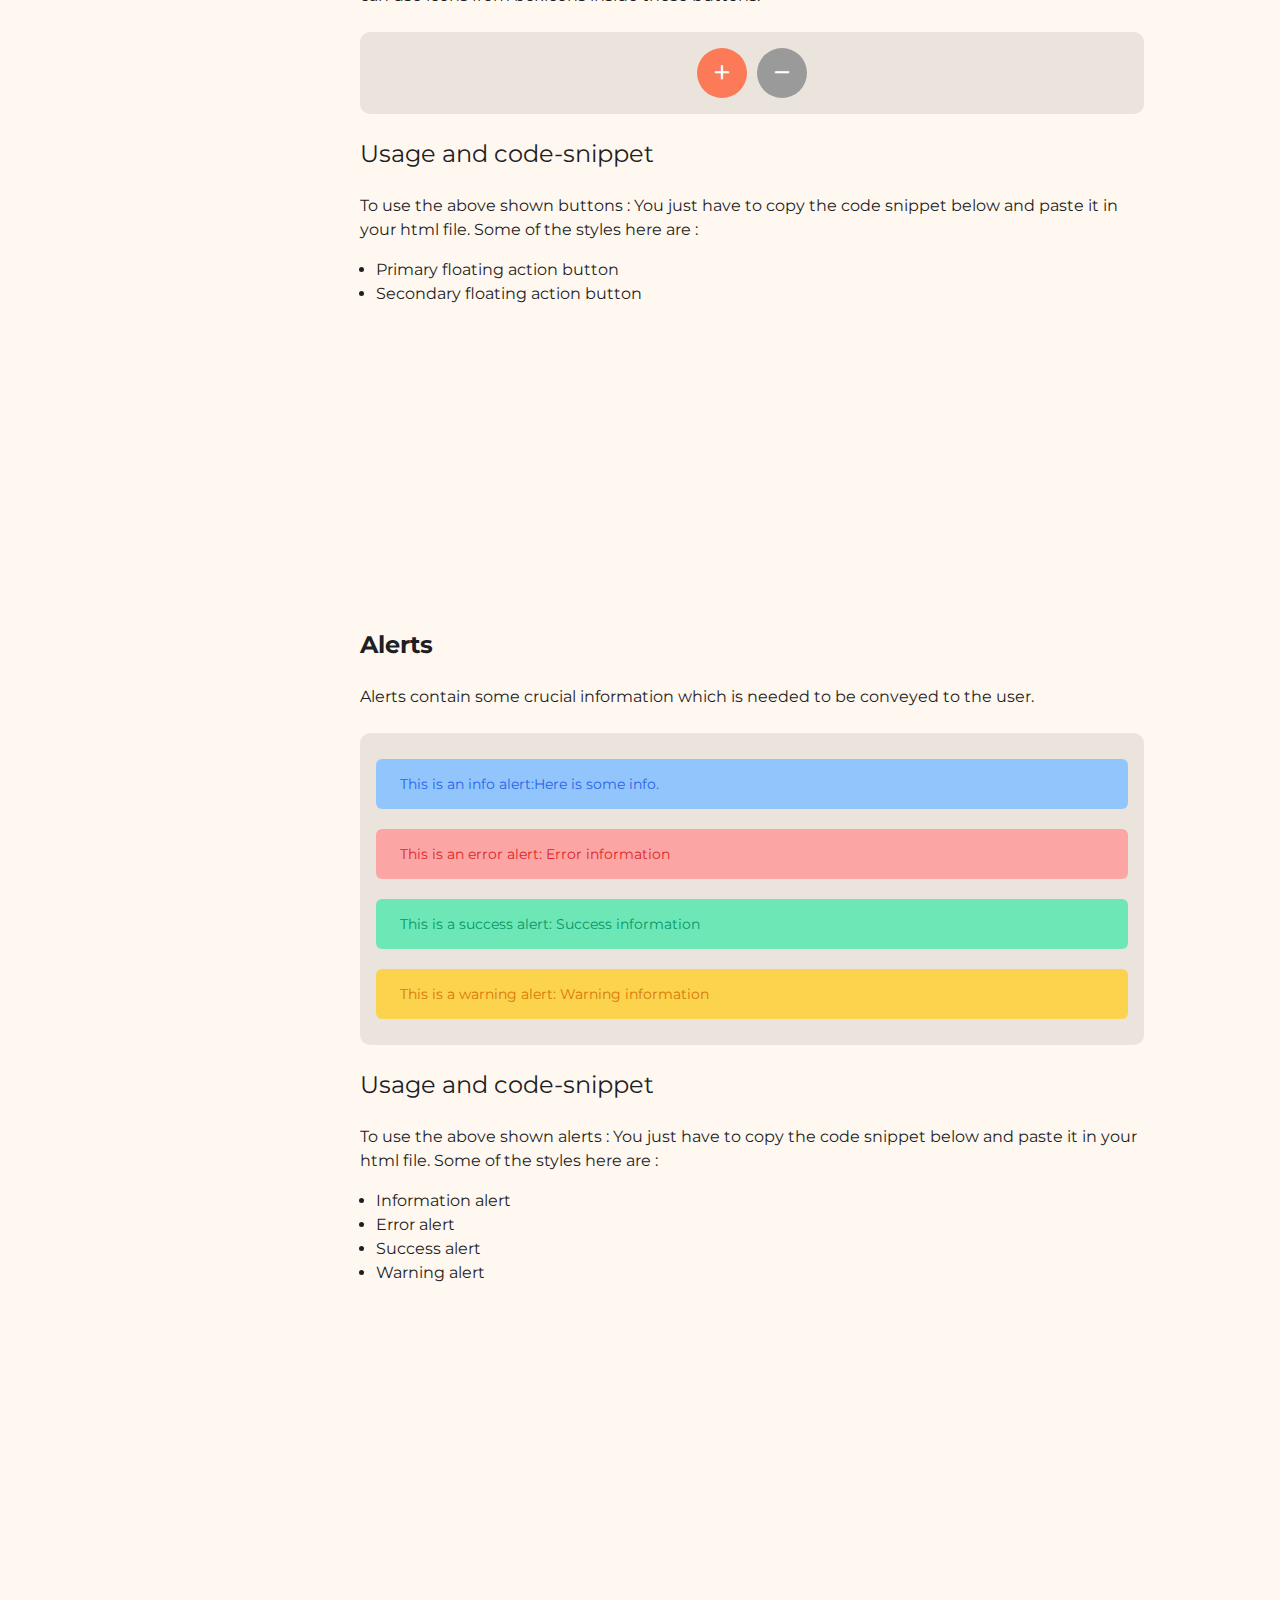
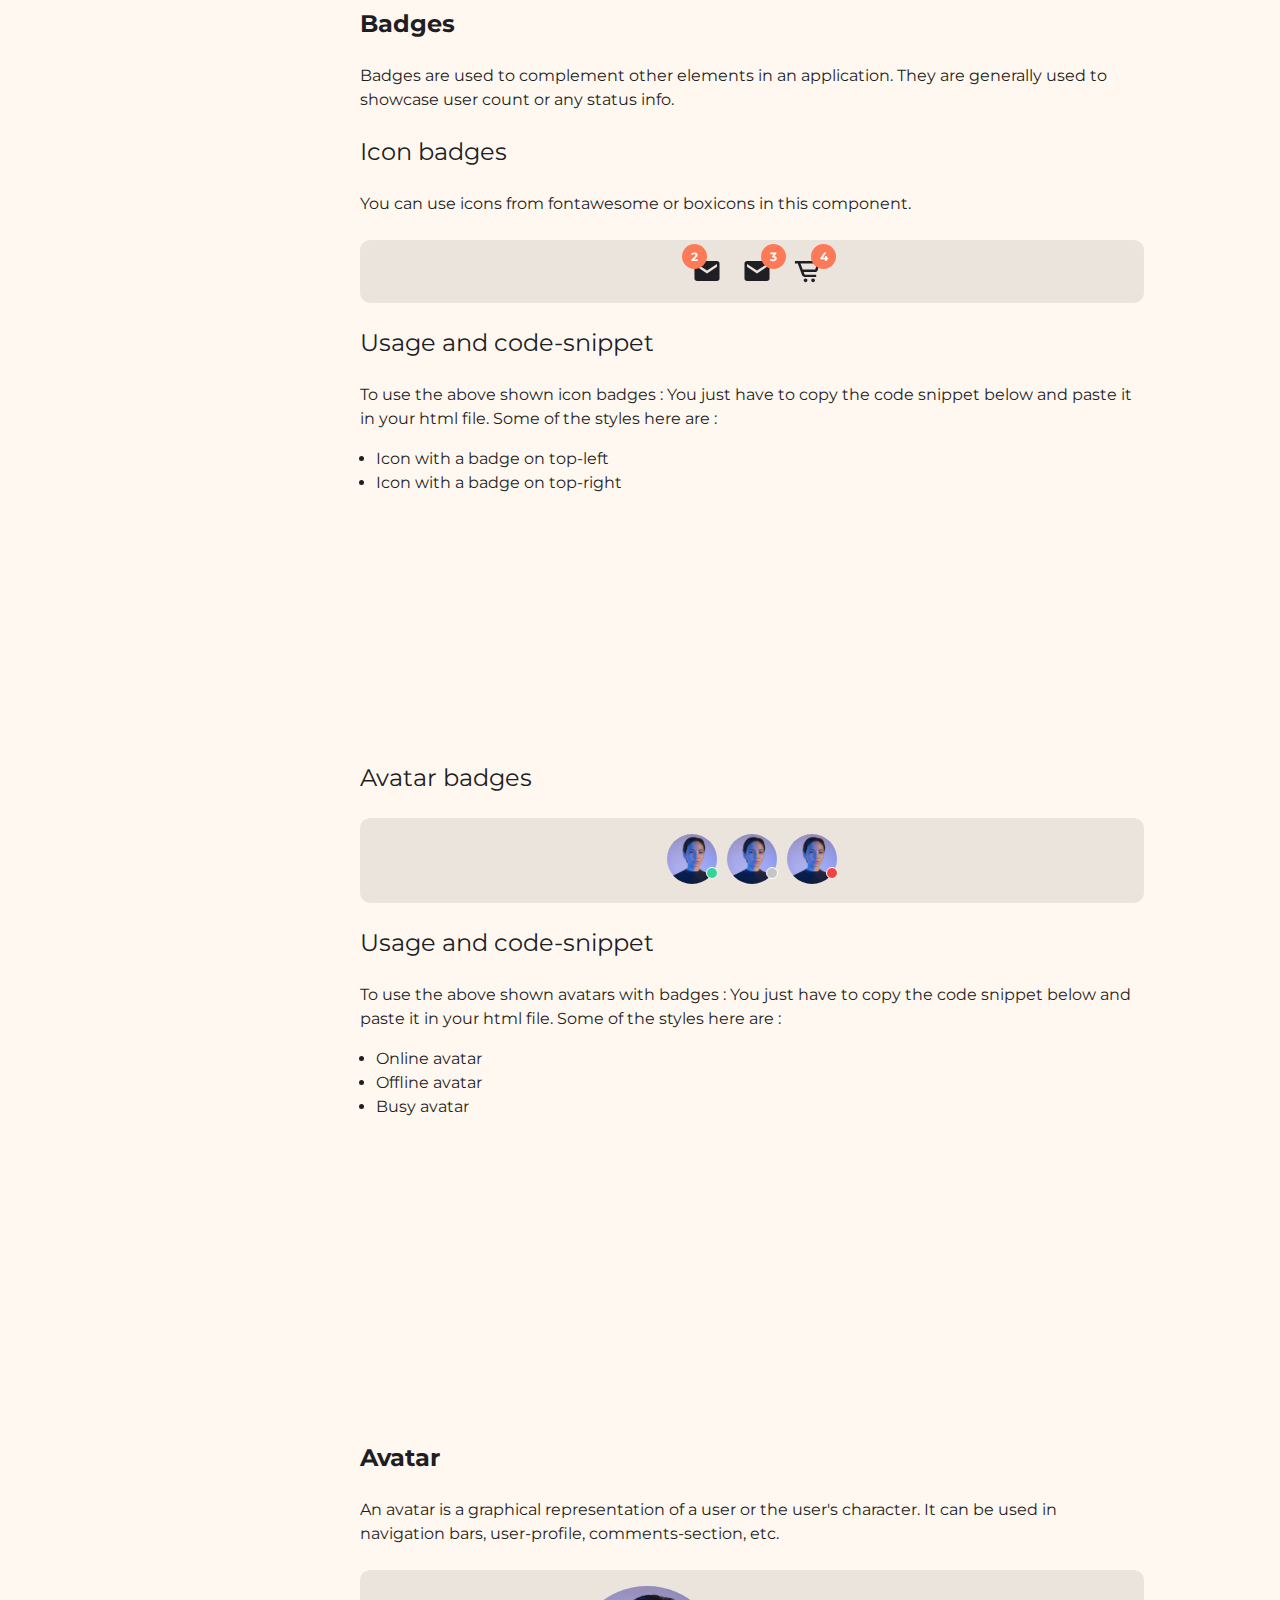
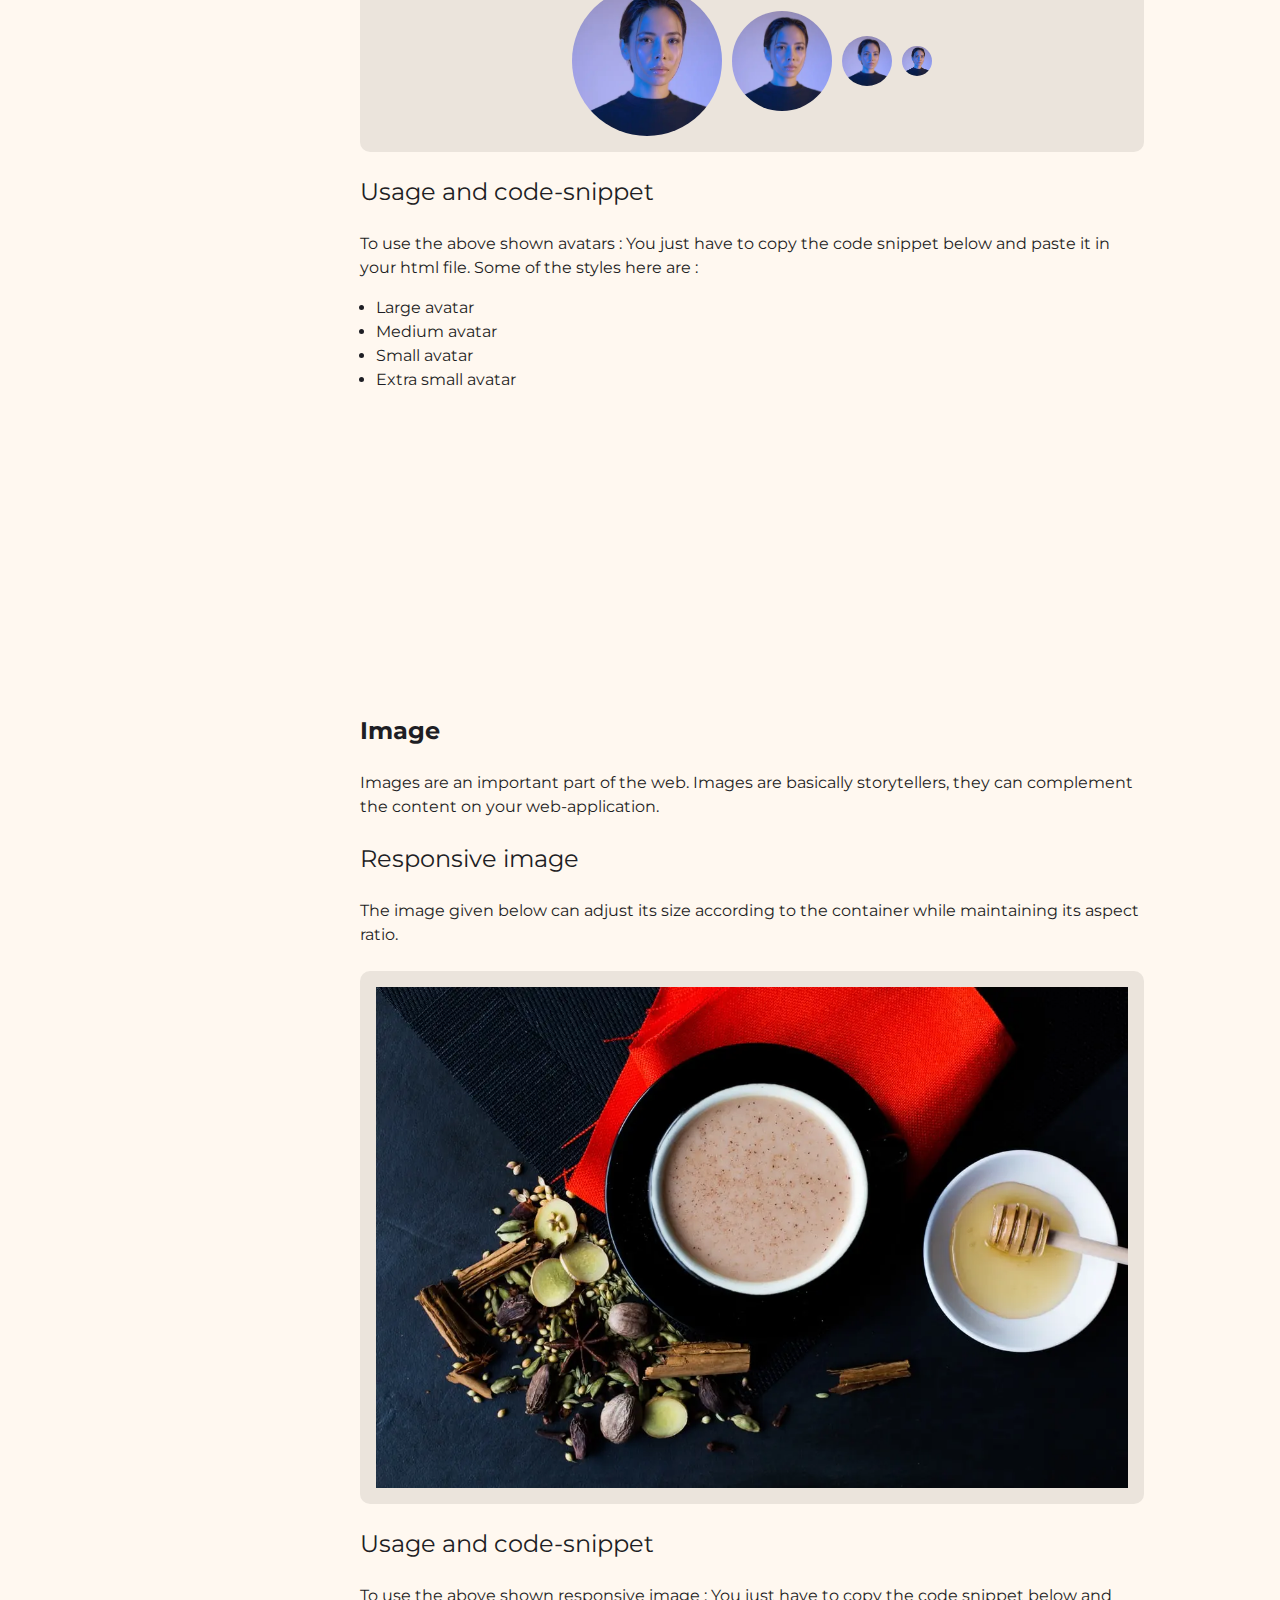
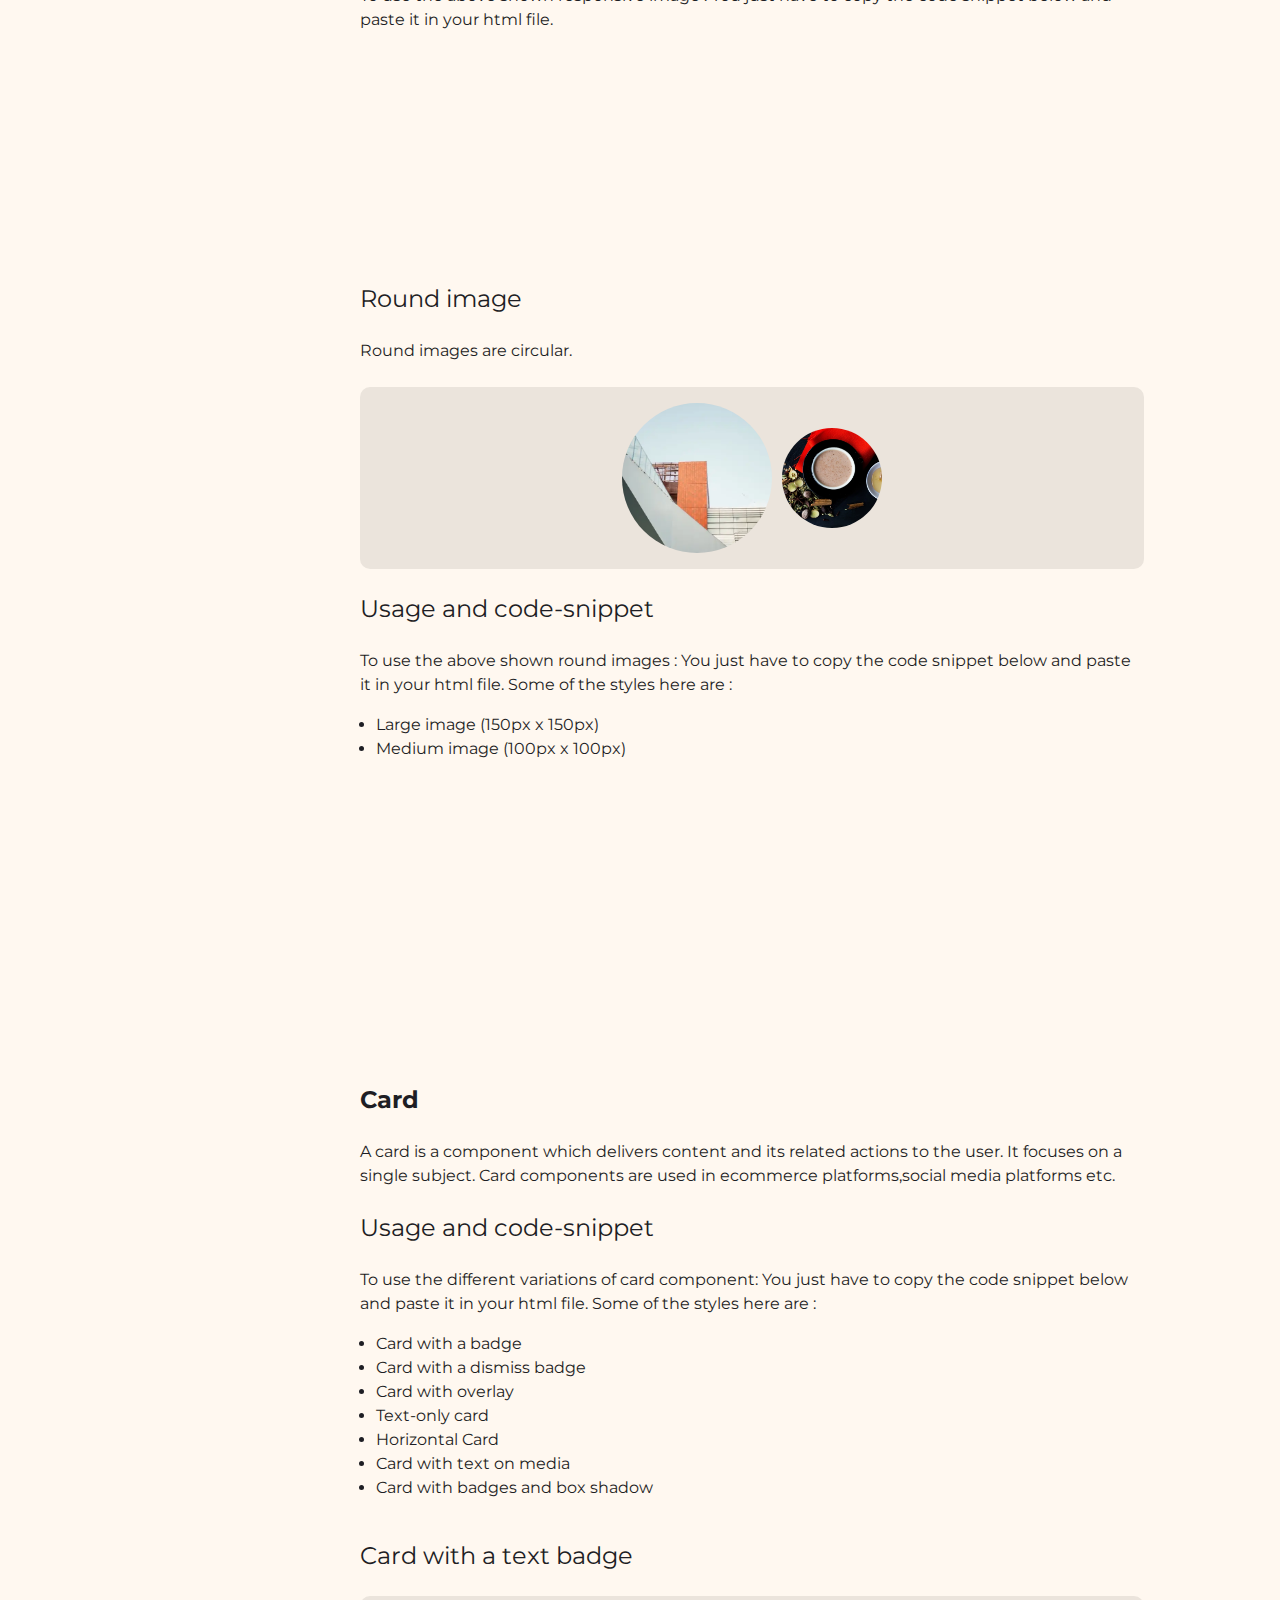
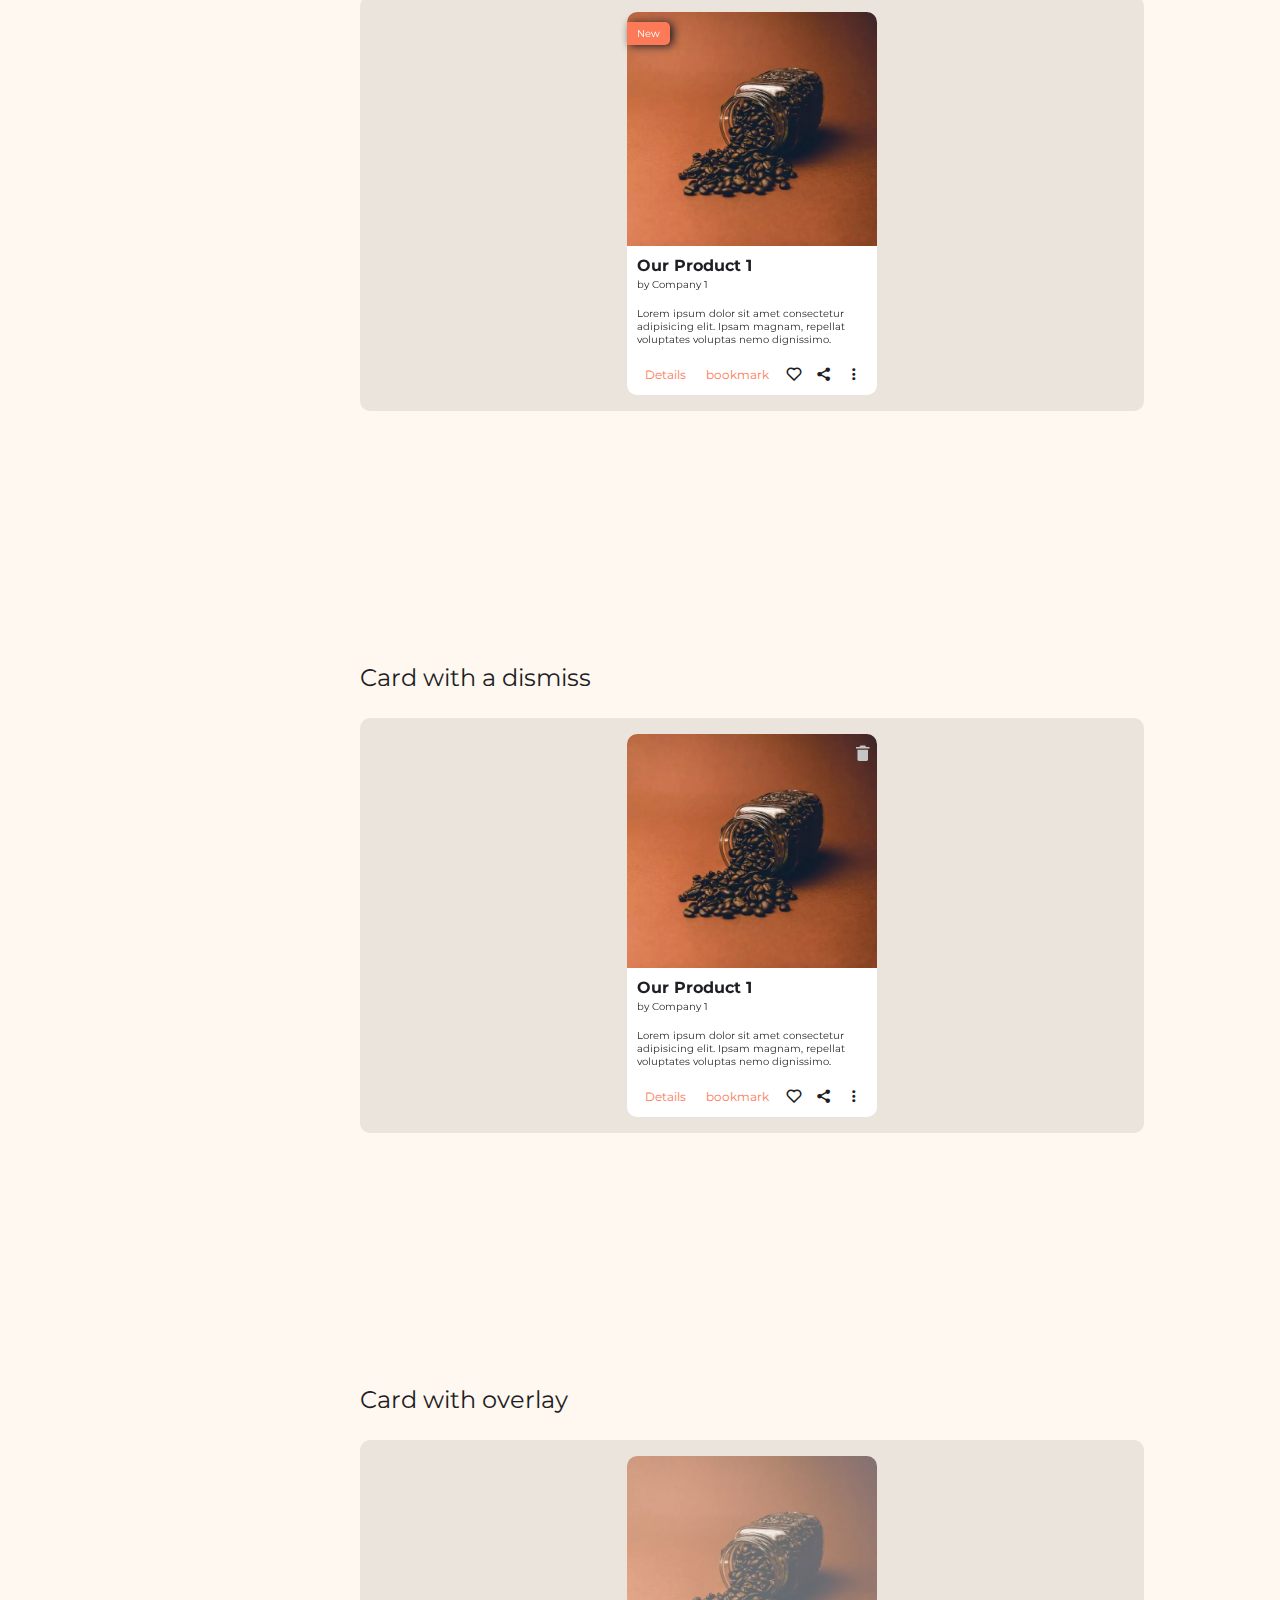
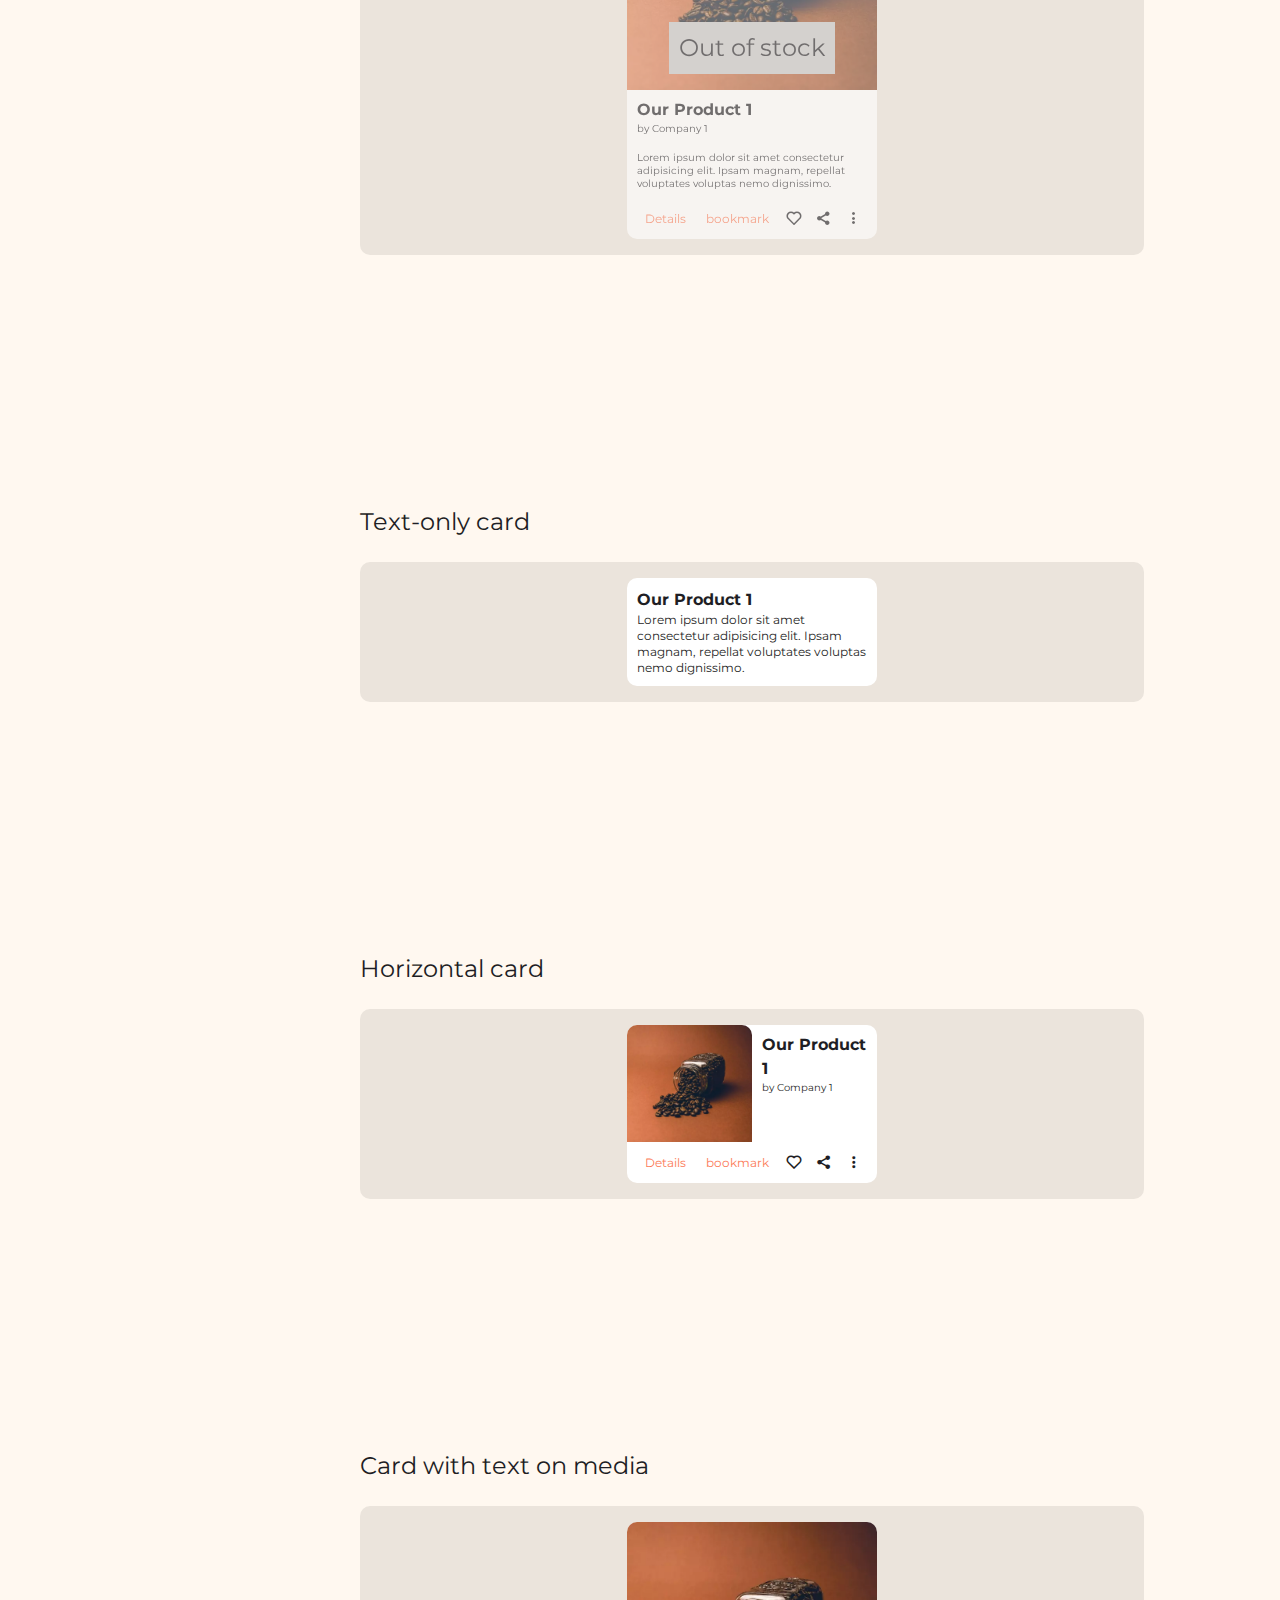
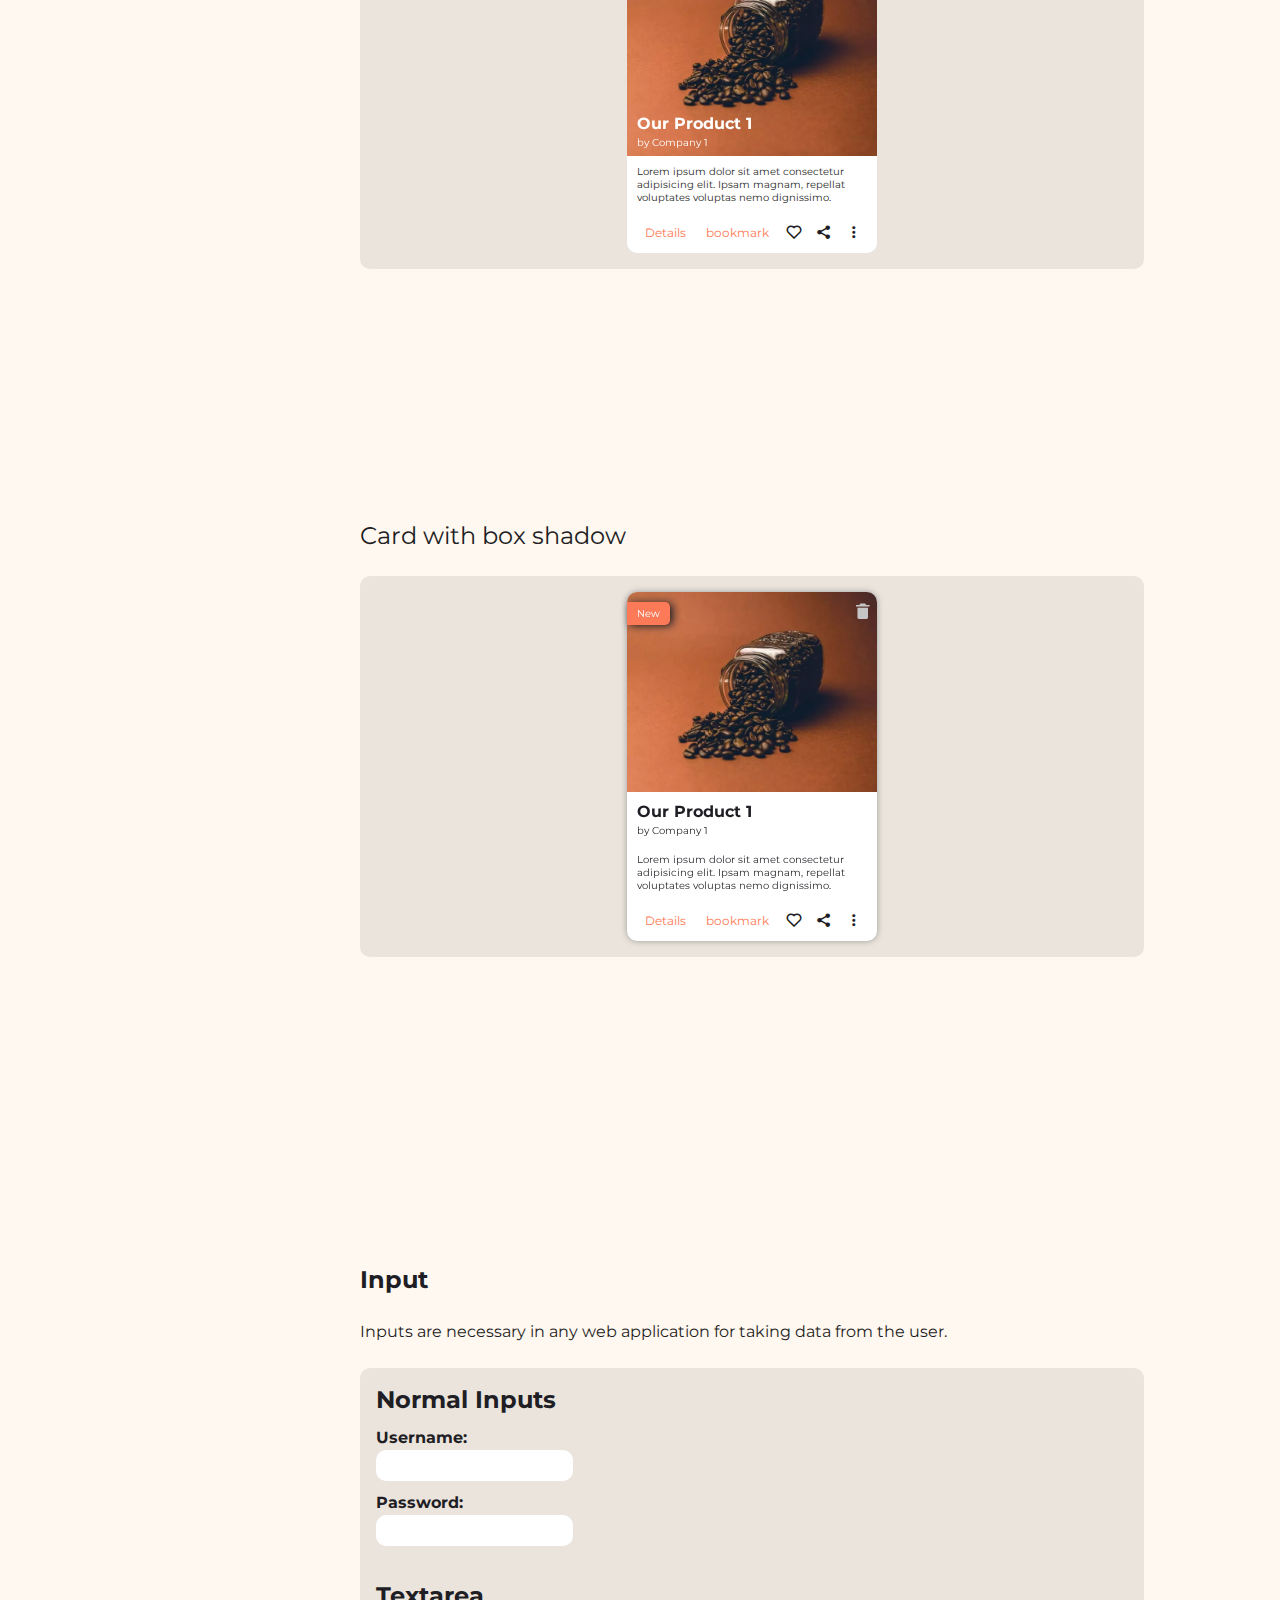
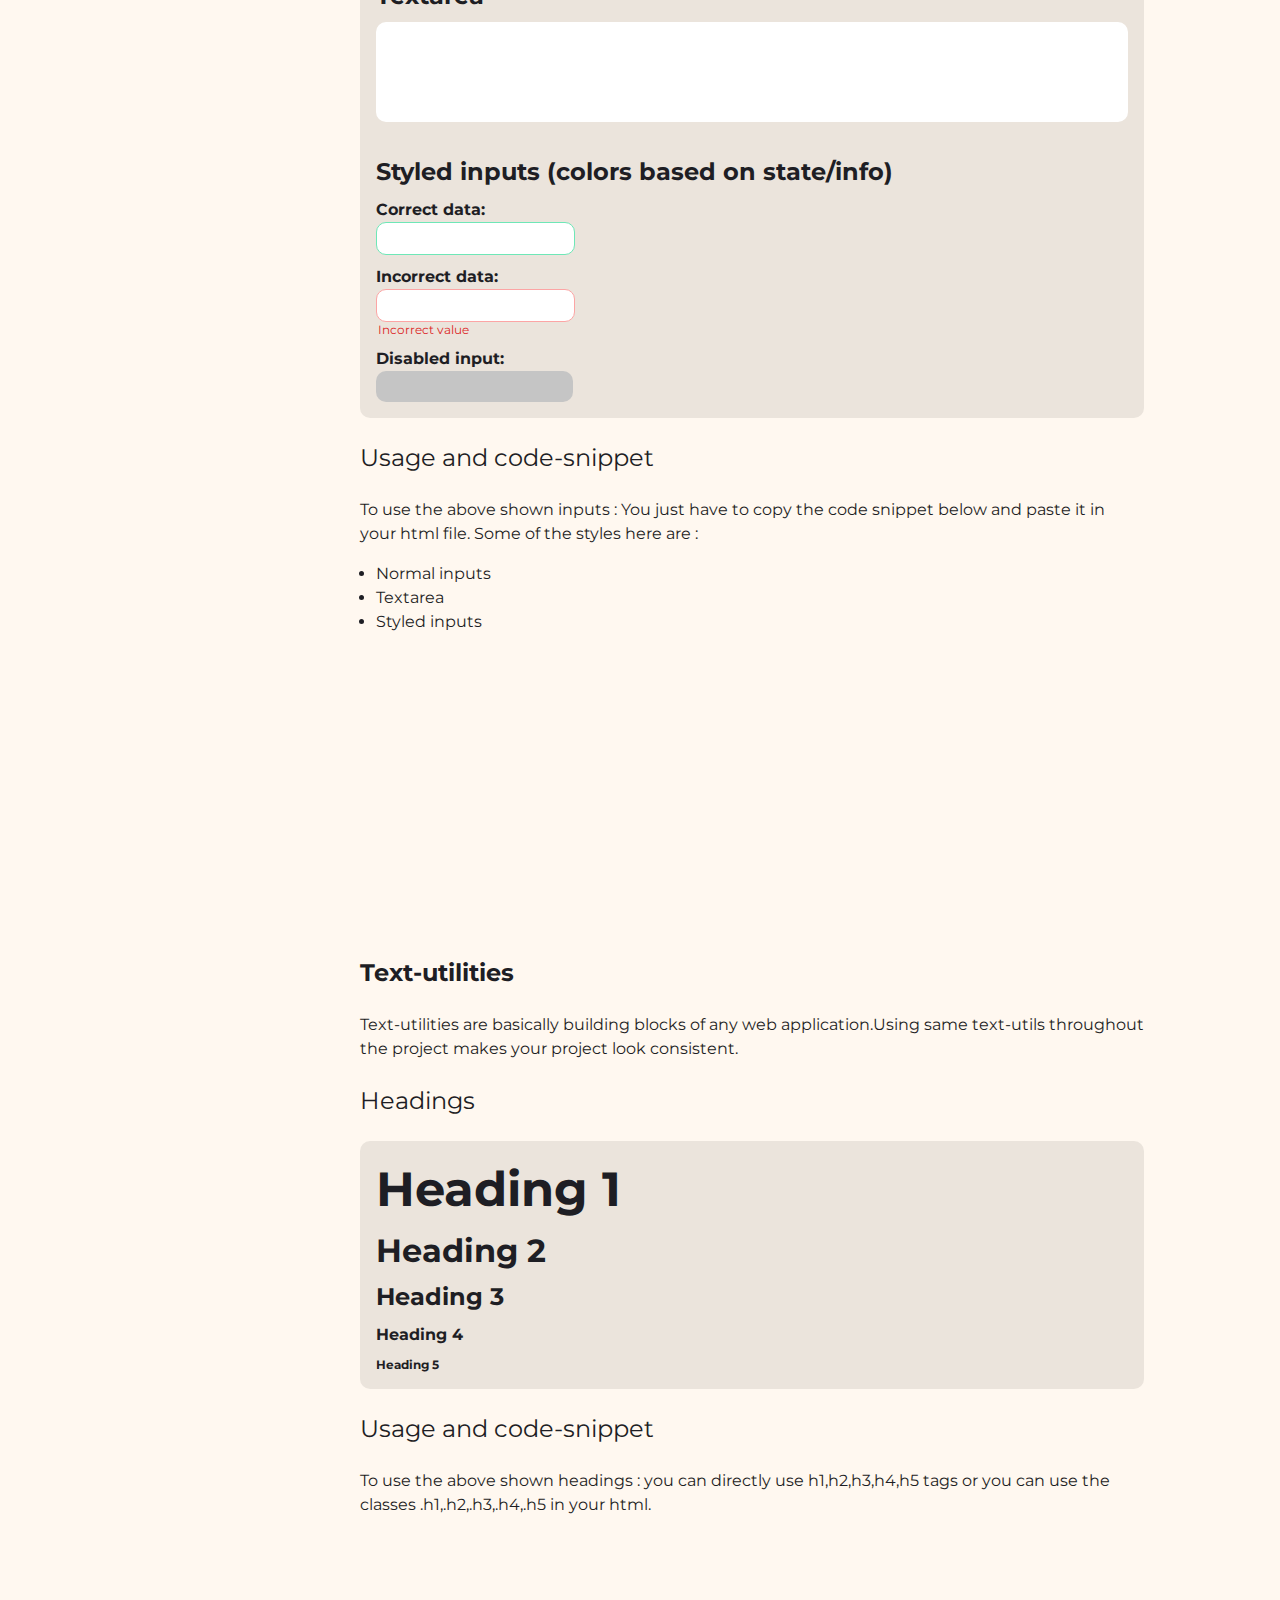
==== commit 4f2d87eb: "Added second primary color and minor card image changes" ====
--- a/docsite.html
+++ b/docsite.html
@@ -839,7 +839,7 @@
                 <div class="component-wrapper p-16 br-m mt-24">
                     <div class="card card-shadow">
                         <div class="card-content badge-wrapper">
-                            <img class="resp-img card-img-top-br" src="./assets/product2.webp" alt="">
+                            <img class="resp-img card-img-top-br card-img" src="./assets/product2.webp" alt="">
                             <div class="card-heading">
                                 <h4>Our Product 1</h4>
                                 <p>by Company 1</p>
